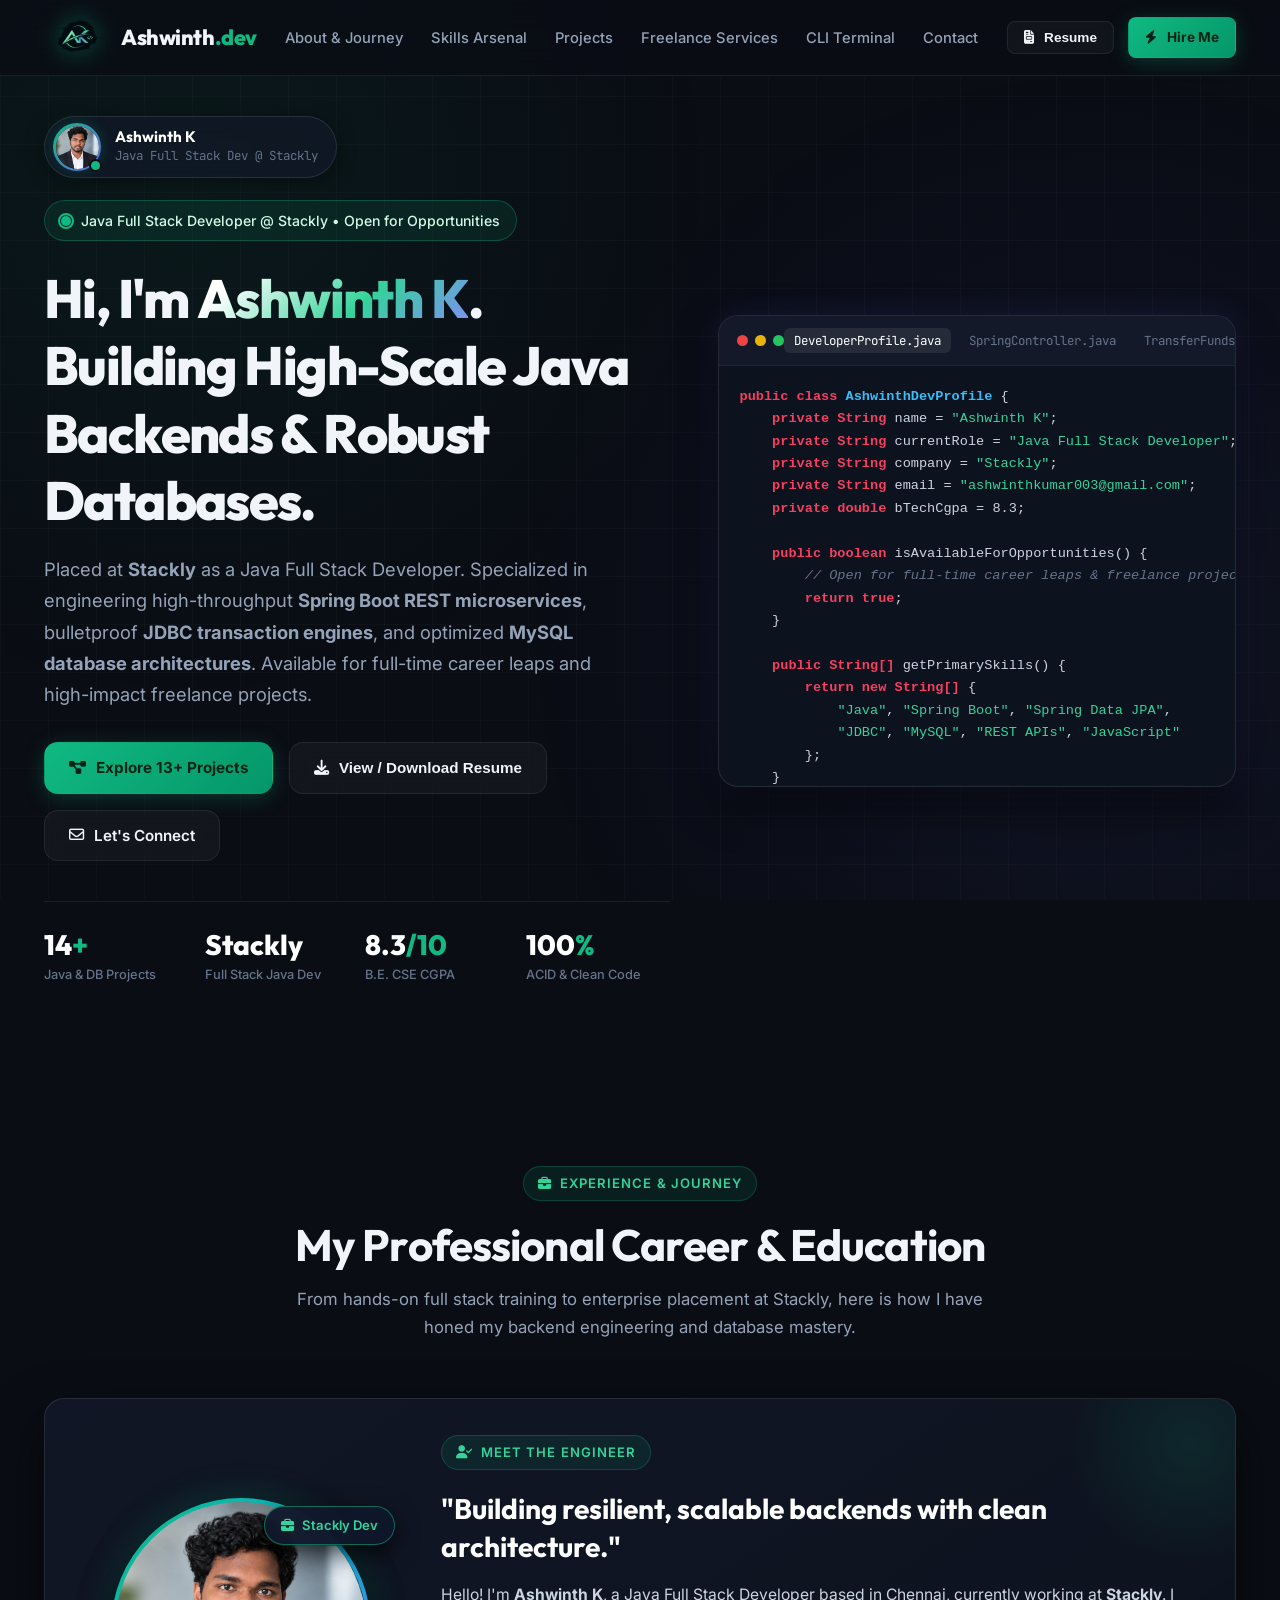
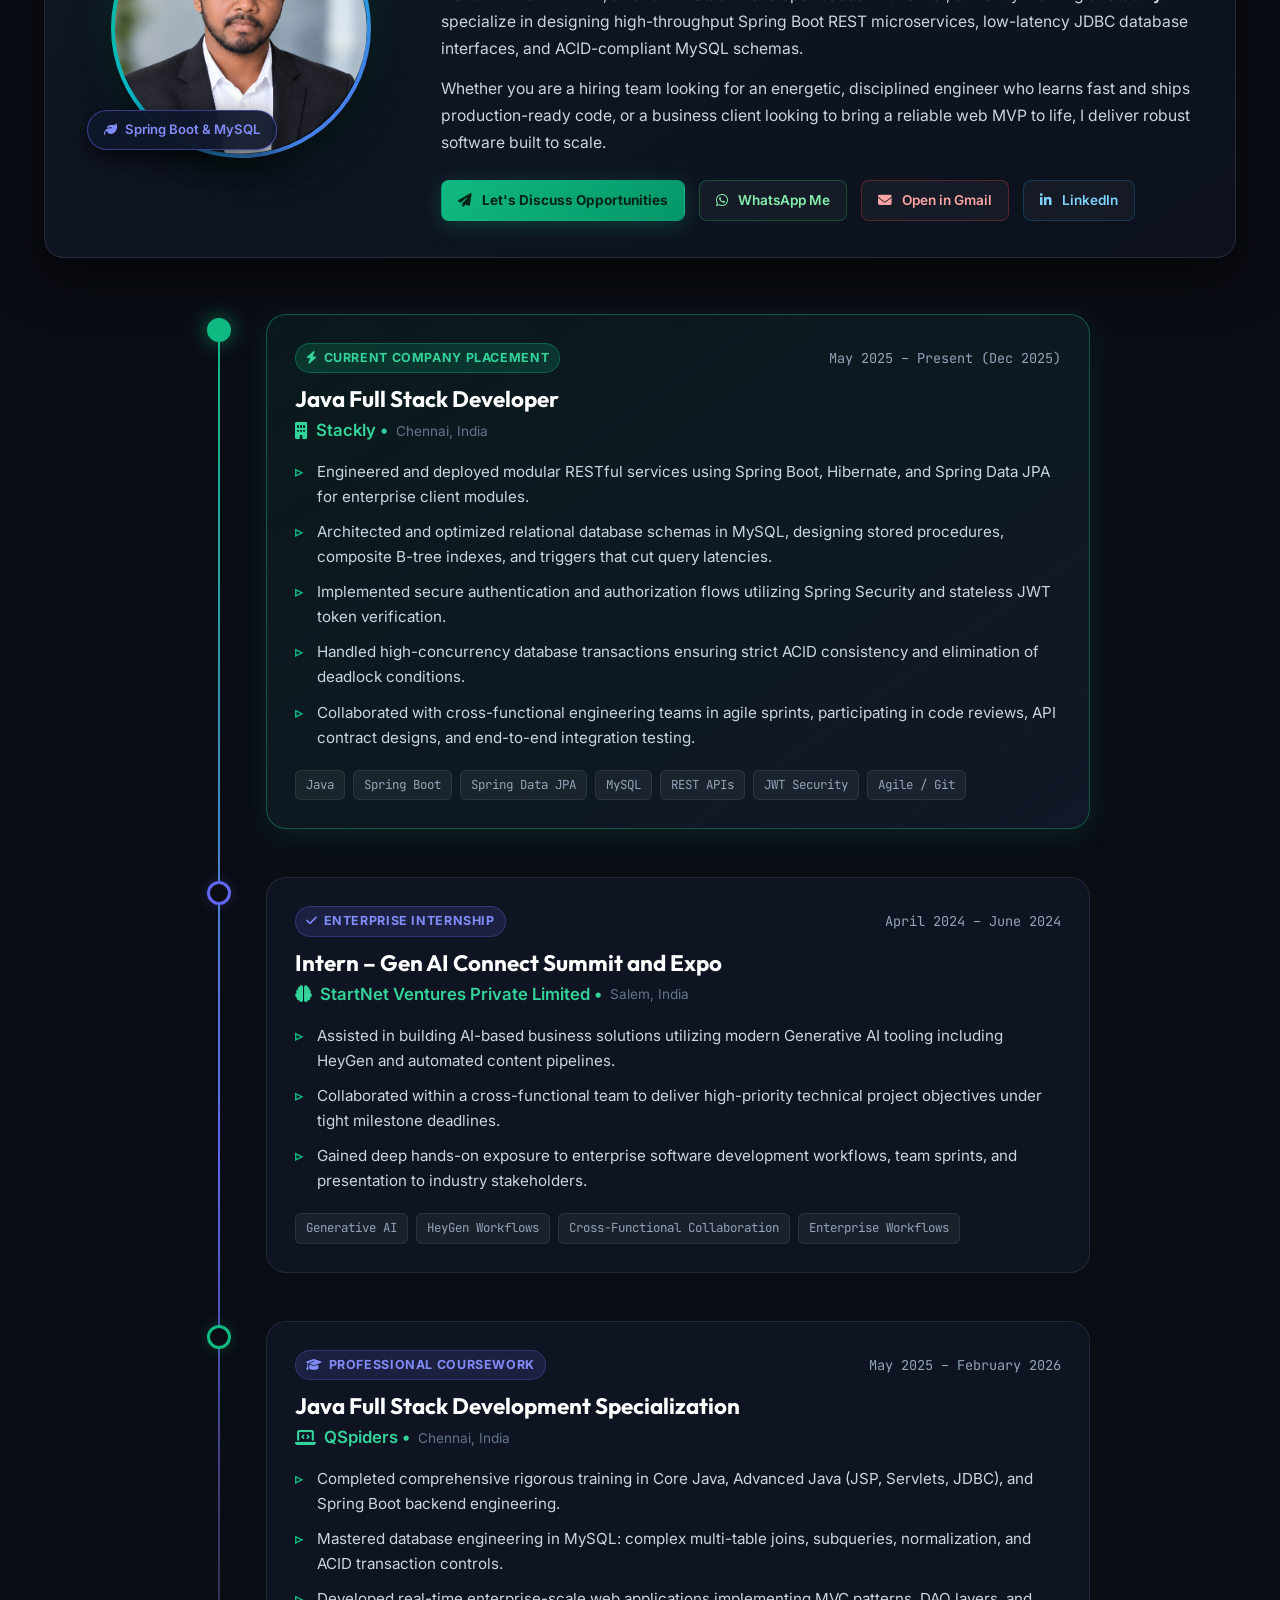
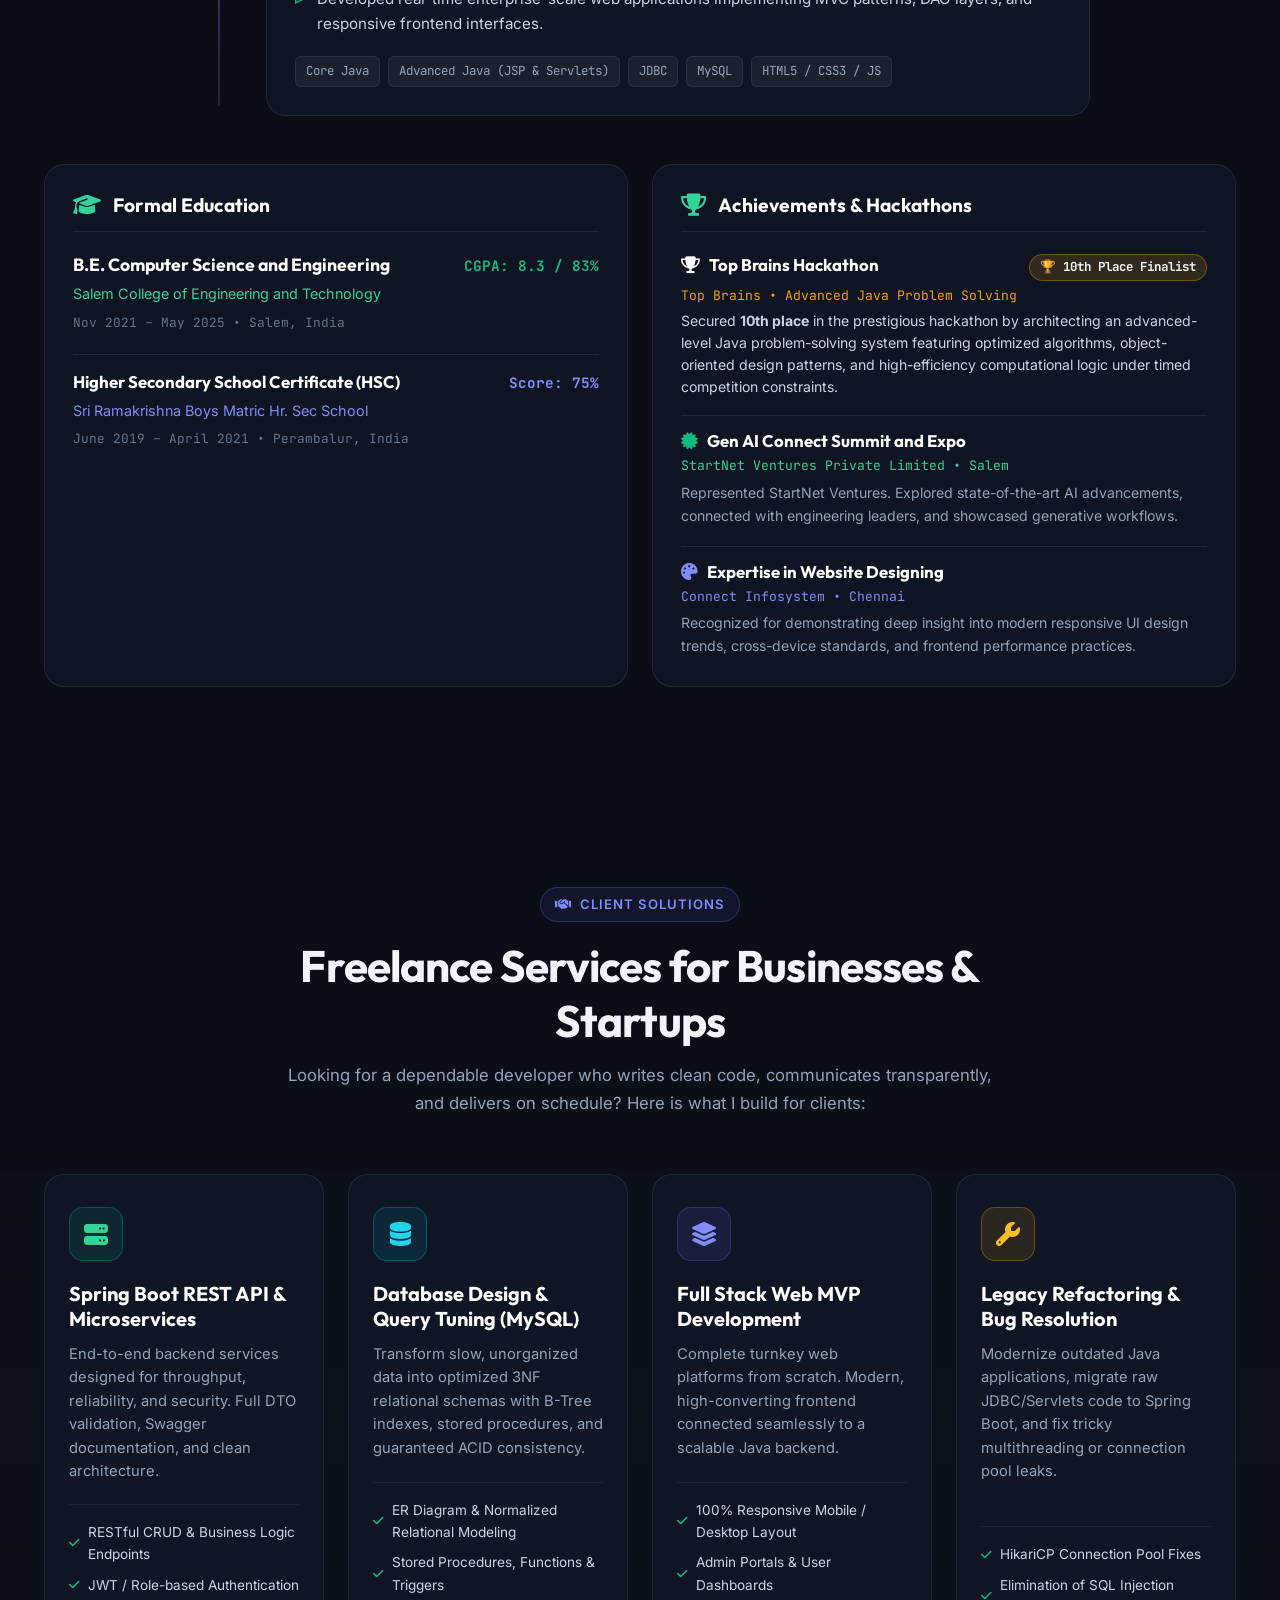
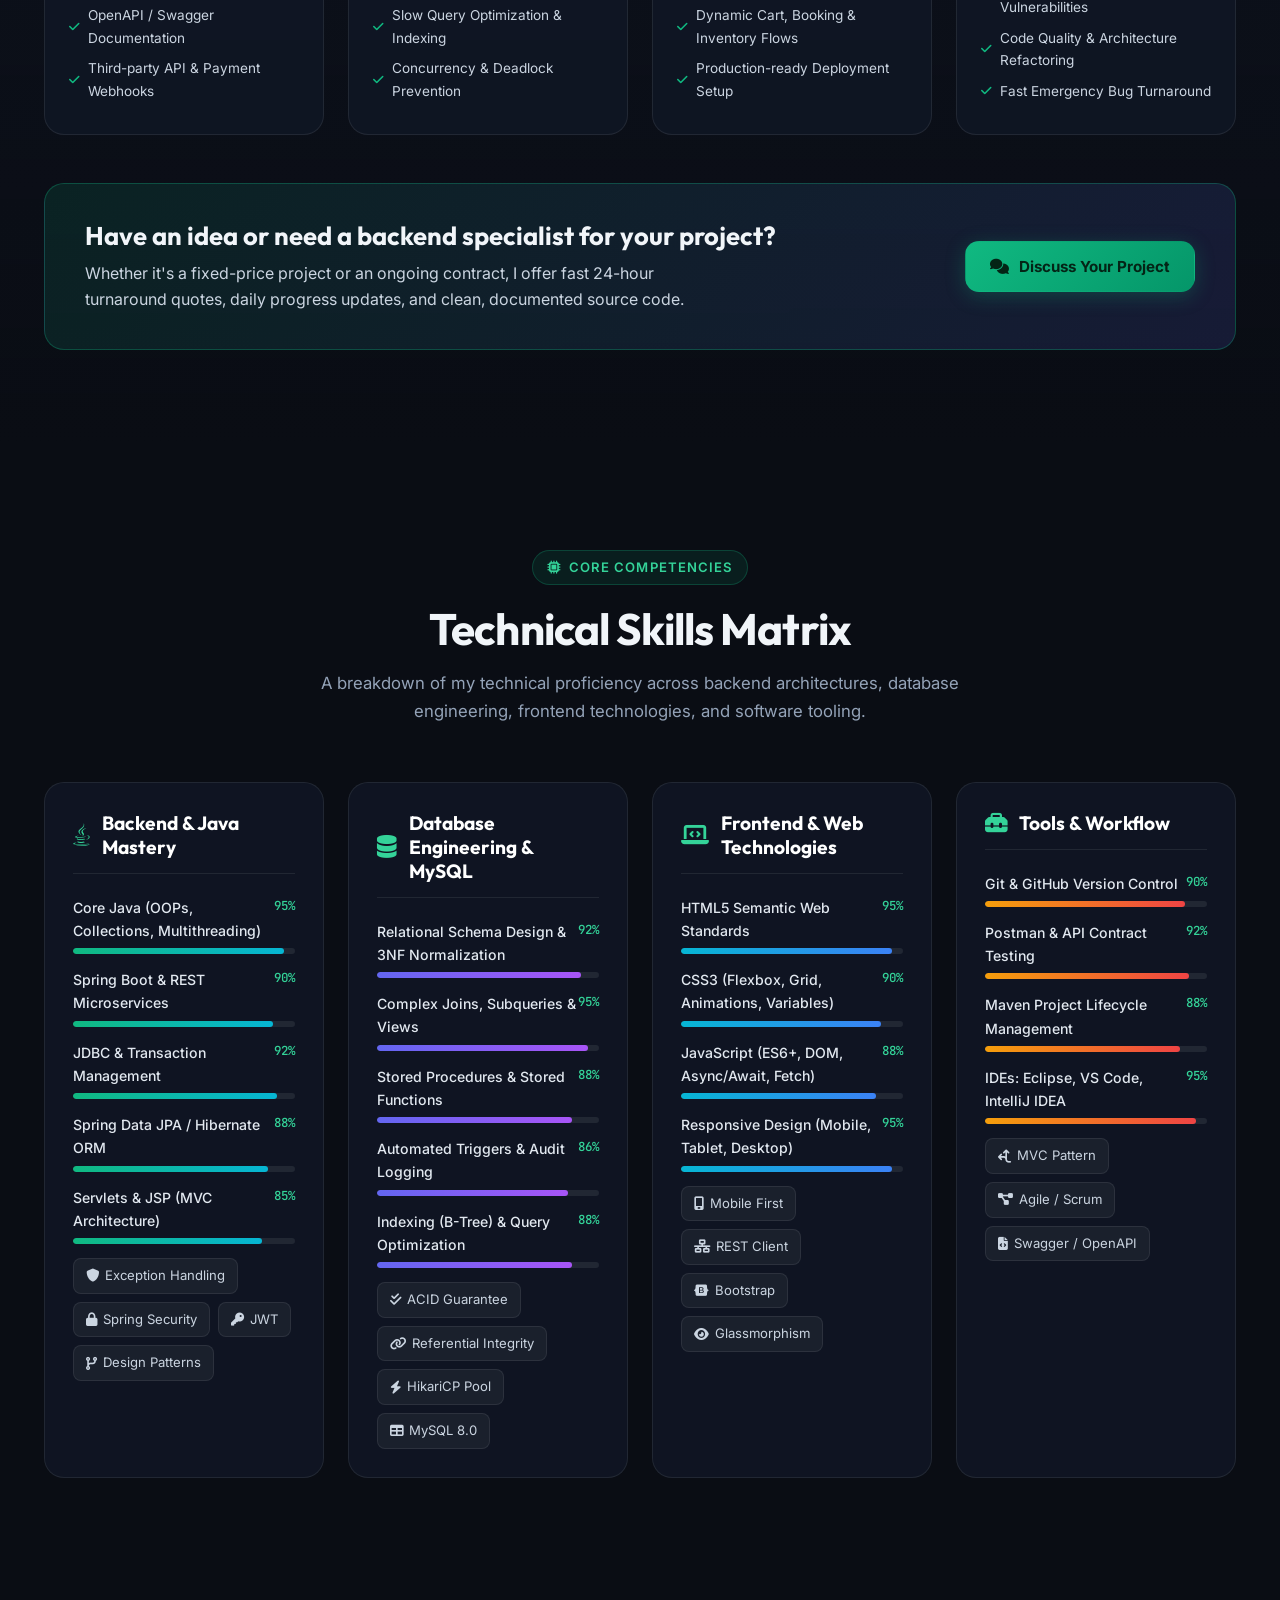
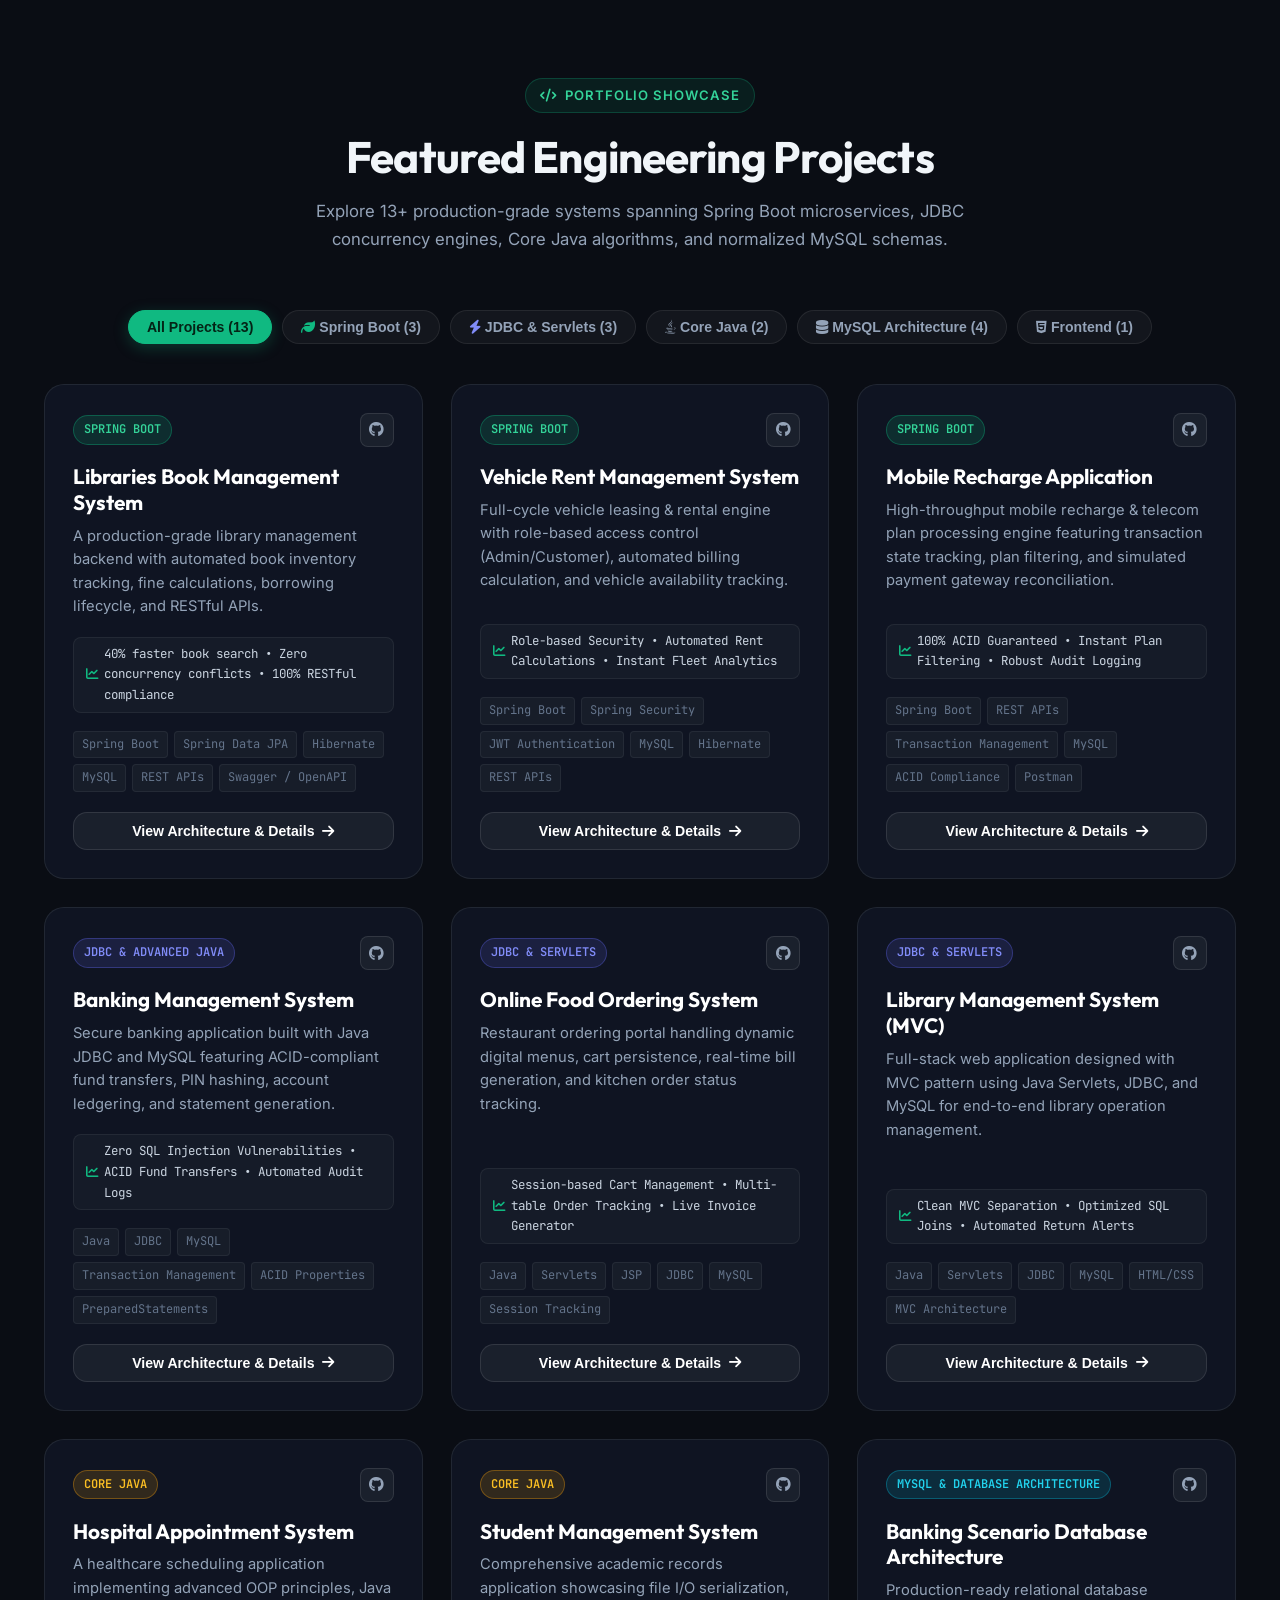
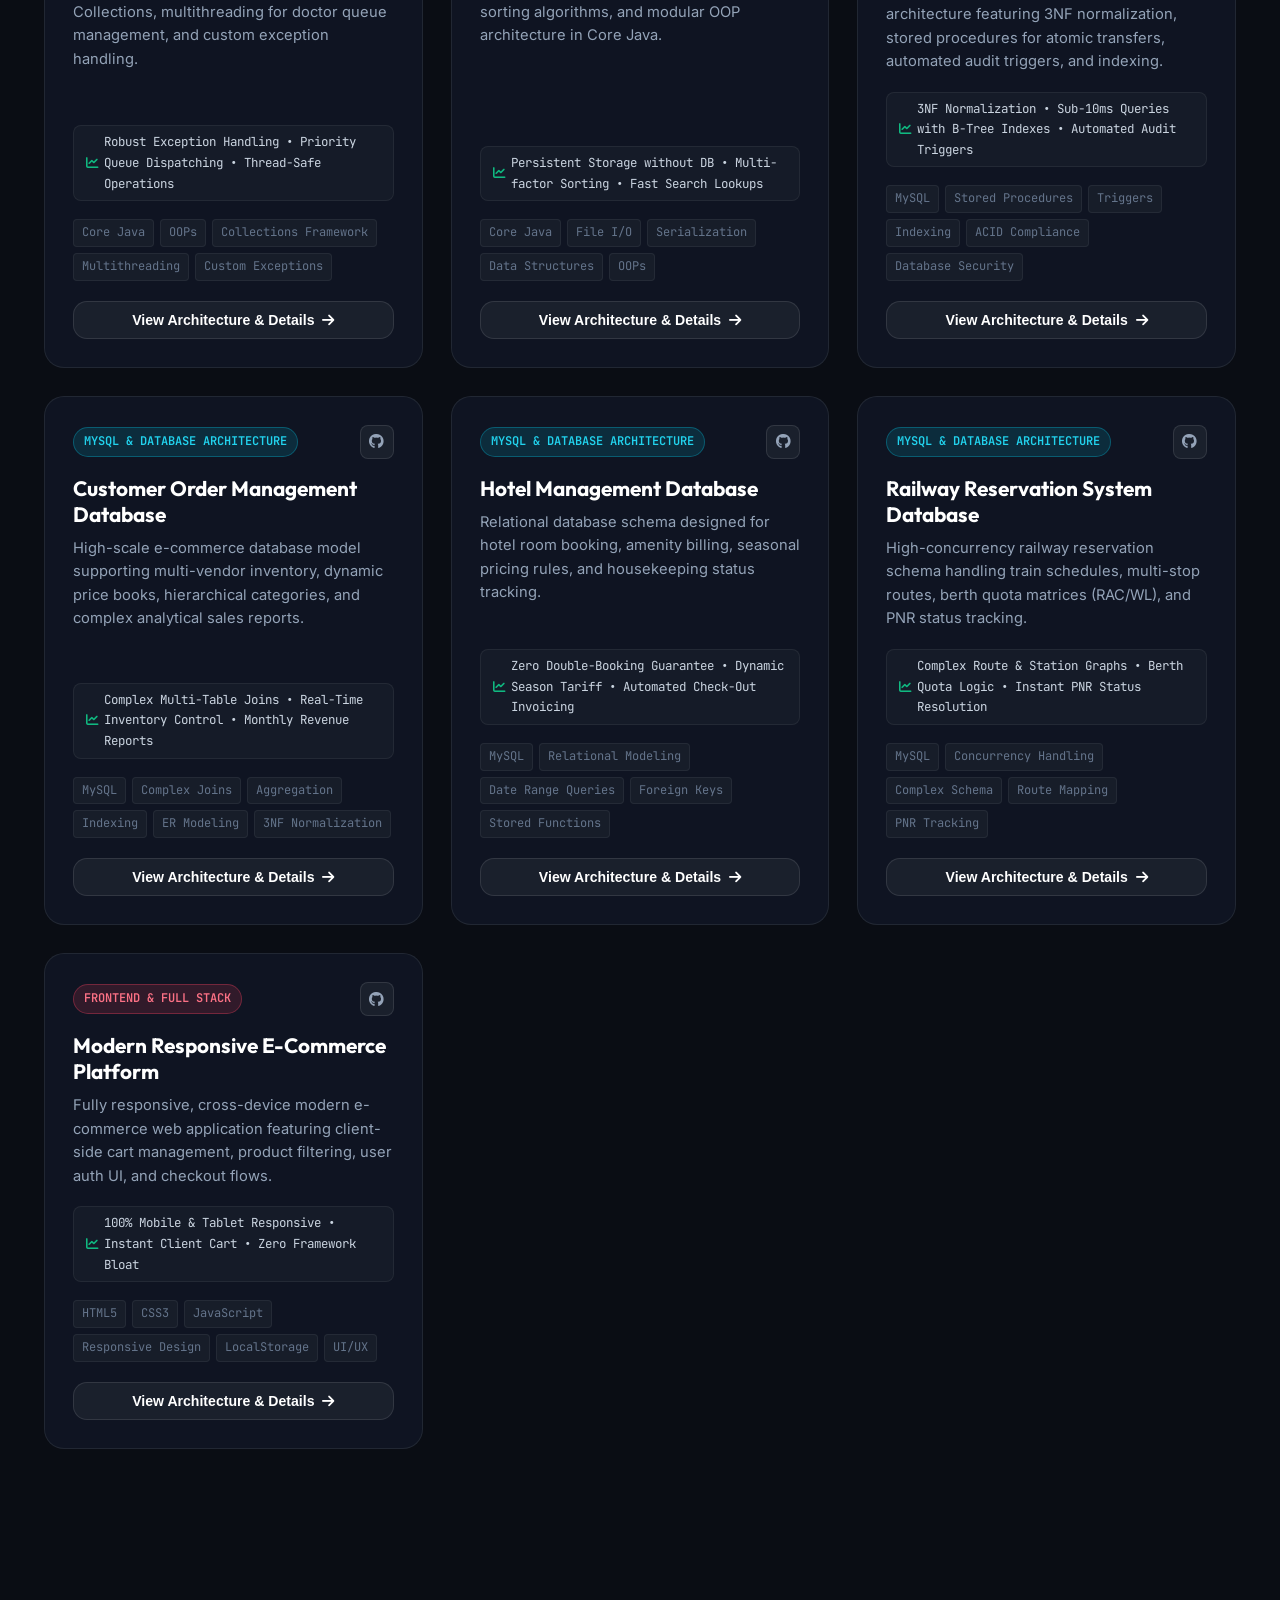
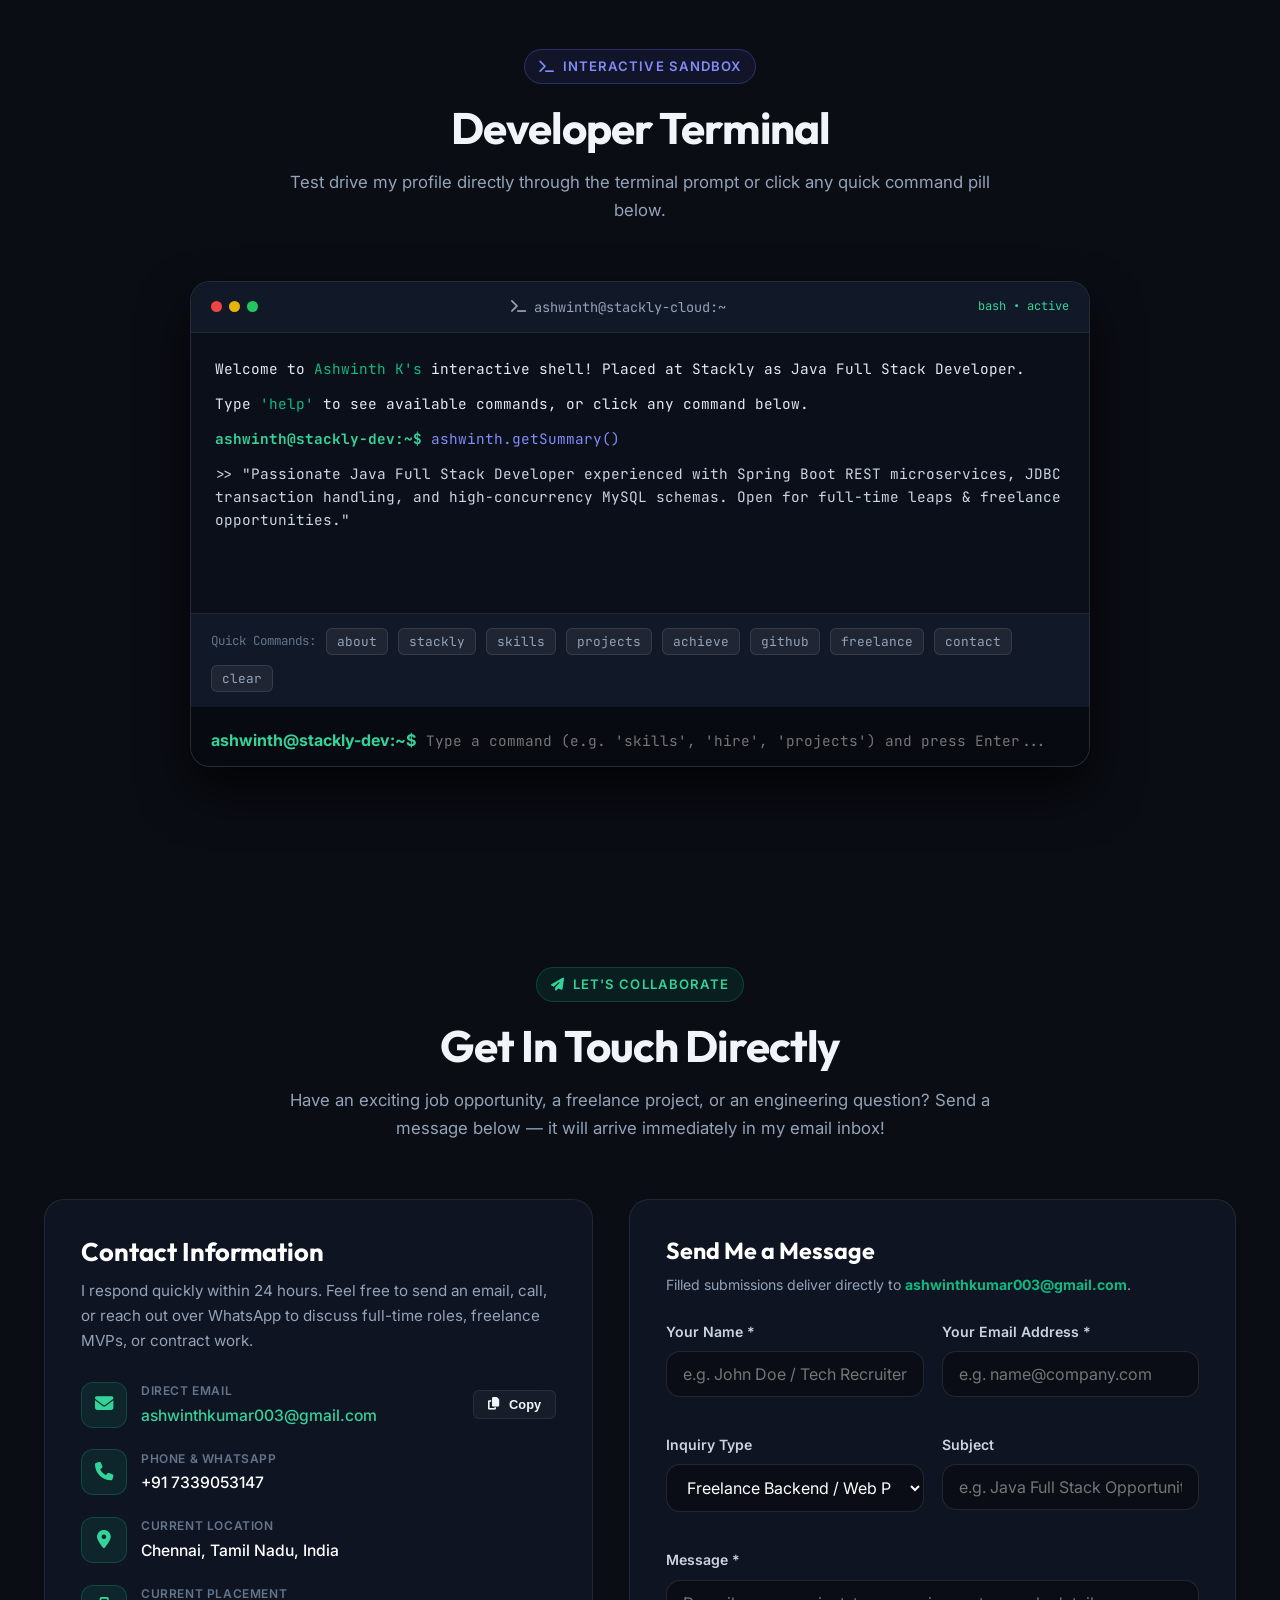
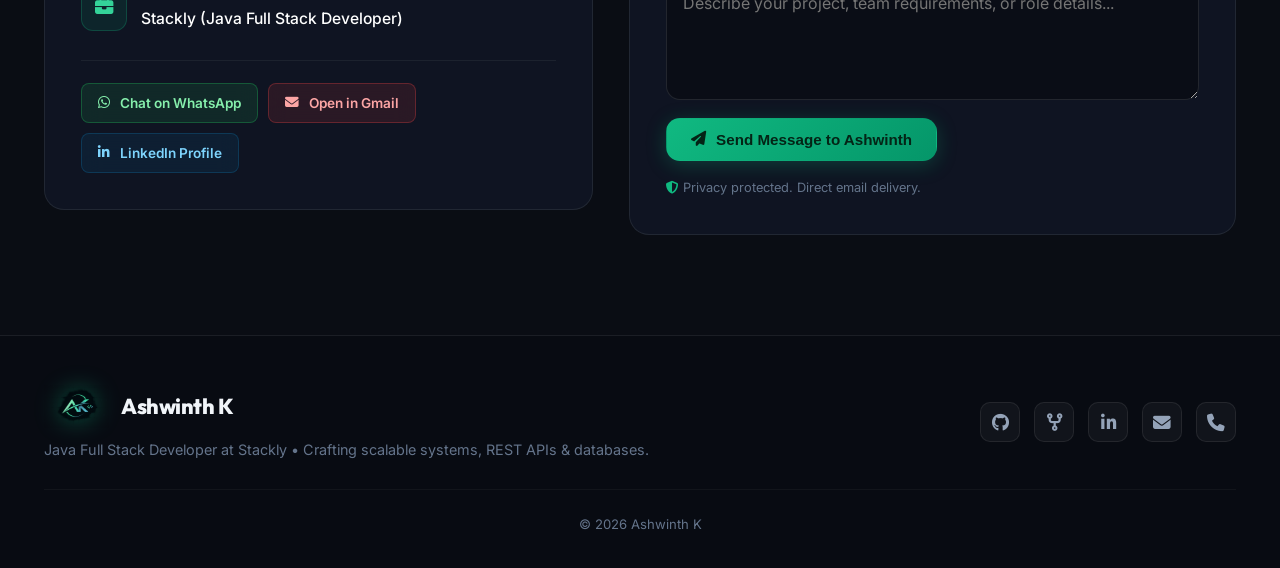
==== index.html @ b4a5644e "Deploy Ashwinth K Java Full Stack Developer Portfolio" ====
<!DOCTYPE html>
<html lang="en">
<head>
  <meta charset="UTF-8">
  <meta name="viewport" content="width=device-width, initial-scale=1.0">
  <title>Ashwinth K | Java Full Stack Developer & Database Specialist</title>
  
  <!-- SEO & Social Meta Tags -->
  <meta name="description" content="Portfolio of Ashwinth K - Java Full Stack Developer at Stackly. Specialized in Spring Boot, REST APIs, JDBC, MySQL Database Architecture, and High-Performance Web Applications.">
  <meta name="keywords" content="Ashwinth K, Java Developer, Spring Boot, Full Stack Developer, Stackly, JDBC, MySQL, Freelance Java Developer, Chennai Developer">
  <meta name="author" content="Ashwinth K">
  
  <!-- Favicon -->
  <link rel="icon" type="image/png" href="assets/images/logo.png">

  <!-- Google Fonts: Inter, Outfit & JetBrains Mono -->
  <link rel="preconnect" href="https://fonts.googleapis.com">
  <link rel="preconnect" href="https://fonts.gstatic.com" crossorigin>
  <link href="https://fonts.googleapis.com/css2?family=Inter:wght@300;400;500;600;700&family=JetBrains+Mono:wght@400;500;600;700&family=Outfit:wght@500;600;700;800;900&display=swap" rel="stylesheet">

  <!-- Font Awesome 6 Icons -->
  <link rel="stylesheet" href="https://cdnjs.cloudflare.com/ajax/libs/font-awesome/6.5.1/css/all.min.css">

  <!-- Custom CSS -->
  <link rel="stylesheet" href="css/style.css?v=2.3">
</head>
<body>

  <!-- Background Cyber Pattern -->
  <div class="bg-grid-pattern"></div>

  <!-- ===================================================================
       1. NAVIGATION BAR
       =================================================================== -->
  <header class="navbar" id="navbar">
    <div class="container navbar-container">
      <a href="#hero" class="brand-logo">
        <img src="assets/images/logo.png" alt="Ashwinth K Logo" class="brand-logo-img">
        <span>Ashwinth<span class="text-emerald">.dev</span></span>
      </a>

      <nav>
        <ul class="nav-links">
          <li><a href="#about" class="nav-link">About &amp; Journey</a></li>
          <li><a href="#skills" class="nav-link">Skills Arsenal</a></li>
          <li><a href="#projects" class="nav-link">Projects</a></li>
          <li><a href="#freelance" class="nav-link">Freelance Services</a></li>
          <li><a href="#terminal" class="nav-link">CLI Terminal</a></li>
          <li><a href="#contact" class="nav-link">Contact</a></li>
        </ul>
      </nav>

      <div class="nav-actions">
        <button class="btn btn-secondary btn-sm" onclick="openResumeModal()">
          <i class="fa-solid fa-file-invoice"></i> Resume
        </button>
        <a href="#contact" class="btn btn-primary btn-sm">
          <i class="fa-solid fa-bolt"></i> Hire Me
        </a>
        <button class="mobile-menu-btn" id="mobileMenuToggle" aria-label="Toggle Navigation">
          <i class="fa-solid fa-bars"></i>
        </button>
      </div>
    </div>
  </header>

  <!-- Mobile Navigation Drawer -->
  <div class="mobile-nav-overlay" id="mobileNavOverlay"></div>
  <aside class="mobile-nav-drawer" id="mobileNavDrawer">
    <div style="display: flex; justify-content: space-between; align-items: center; padding-bottom: 16px; border-bottom: 1px solid var(--border-subtle);">
      <div class="brand-logo">
        <img src="assets/images/logo.png" alt="Ashwinth K Logo" class="brand-logo-img">
        <span>Ashwinth</span>
      </div>
    </div>
    <ul class="mobile-nav-links">
      <li><a href="#about" class="mobile-nav-link nav-link"><i class="fa-solid fa-user-tie"></i> About &amp; Experience</a></li>
      <li><a href="#skills" class="mobile-nav-link nav-link"><i class="fa-solid fa-layer-group"></i> Technical Skills</a></li>
      <li><a href="#projects" class="mobile-nav-link nav-link"><i class="fa-solid fa-code"></i> Projects (13+)</a></li>
      <li><a href="#freelance" class="mobile-nav-link nav-link"><i class="fa-solid fa-briefcase"></i> Freelance Services</a></li>
      <li><a href="#terminal" class="mobile-nav-link nav-link"><i class="fa-solid fa-terminal"></i> CLI Terminal</a></li>
      <li><a href="#contact" class="mobile-nav-link nav-link"><i class="fa-solid fa-paper-plane"></i> Contact Me</a></li>
    </ul>
    <div style="display: flex; flex-direction: column; gap: 12px; margin-top: auto;">
      <button class="btn btn-secondary" onclick="openResumeModal()">
        <i class="fa-solid fa-file-lines"></i> View &amp; Print Resume
      </button>
      <a href="#contact" class="btn btn-primary">
        <i class="fa-solid fa-bolt"></i> Get In Touch
      </a>
    </div>
  </aside>

  <!-- ===================================================================
       2. HERO SECTION
       =================================================================== -->
  <section class="hero-section" id="hero">
    <div class="container">
      <div class="hero-grid">
        
        <!-- Left Hero Content -->
        <div class="hero-content">
          <!-- Profile Photo & Status Badge -->
          <div class="hero-profile-badge">
            <div class="avatar-ring">
              <div class="avatar-ring-inner">
                <img src="assets/images/Ashwinth_k.png" onerror="this.onerror=null; this.src='assets/images/profile-placeholder.svg';" alt="Ashwinth K - Java Full Stack Developer" class="hero-avatar-img">
              </div>
              <span class="avatar-online-dot"></span>
            </div>
            <div class="hero-profile-text">
              <span class="hero-profile-tag">Ashwinth K</span>
              <span class="hero-profile-sub">Java Full Stack Dev @ Stackly</span>
            </div>
          </div>

          <div class="hero-status-pill">
            <span class="pulse-dot"></span>
            <span>Java Full Stack Developer @ Stackly &bull; Open for Opportunities</span>
          </div>

          <h1 class="hero-title">
            Hi, I'm <span class="text-gradient">Ashwinth K</span>.<br>
            Building High-Scale Java Backends &amp; Robust Databases.
          </h1>

          <p class="hero-subtitle">
            Placed at <strong>Stackly</strong> as a Java Full Stack Developer. Specialized in engineering high-throughput <strong>Spring Boot REST microservices</strong>, bulletproof <strong>JDBC transaction engines</strong>, and optimized <strong>MySQL database architectures</strong>. Available for full-time career leaps and high-impact freelance projects.
          </p>

          <div class="hero-actions">
            <a href="#projects" class="btn btn-primary">
              <i class="fa-solid fa-diagram-project"></i> Explore 13+ Projects
            </a>
            <button class="btn btn-secondary" onclick="openResumeModal()">
              <i class="fa-solid fa-download"></i> View / Download Resume
            </button>
            <a href="#contact" class="btn btn-secondary">
              <i class="fa-regular fa-envelope"></i> Let's Connect
            </a>
          </div>

          <div class="hero-stats-row">
            <div class="stat-item">
              <div class="stat-number">14<span>+</span></div>
              <div class="stat-label">Java &amp; DB Projects</div>
            </div>
            <div class="stat-item">
              <div class="stat-number">Stackly</div>
              <div class="stat-label">Full Stack Java Dev</div>
            </div>
            <div class="stat-item">
              <div class="stat-number">8.3<span>/10</span></div>
              <div class="stat-label">B.E. CSE CGPA</div>
            </div>
            <div class="stat-item">
              <div class="stat-number">100<span>%</span></div>
              <div class="stat-label">ACID &amp; Clean Code</div>
            </div>
          </div>
        </div>

        <!-- Right Hero Interactive Code Window -->
        <div class="hero-code-card">
          <div class="code-header">
            <div class="window-dots">
              <span class="window-dot dot-red"></span>
              <span class="window-dot dot-yellow"></span>
              <span class="window-dot dot-green"></span>
            </div>
            <div class="code-tabs">
              <button class="code-tab-btn active" data-tab="profile">DeveloperProfile.java</button>
              <button class="code-tab-btn" data-tab="controller">SpringController.java</button>
              <button class="code-tab-btn" data-tab="sql">TransferFunds.sql</button>
            </div>
          </div>
          <div class="code-body">
            <pre><code id="heroCodeContent"><span class="syntax-keyword">public class</span> <span class="syntax-class">AshwinthDevProfile</span> {
    <span class="syntax-keyword">private String</span> name = <span class="syntax-string">"Ashwinth K"</span>;
    <span class="syntax-keyword">private String</span> currentRole = <span class="syntax-string">"Java Full Stack Developer"</span>;
    <span class="syntax-keyword">private String</span> company = <span class="syntax-string">"Stackly"</span>;
    <span class="syntax-keyword">private String</span> email = <span class="syntax-string">"ashwinthkumar003@gmail.com"</span>;
    <span class="syntax-keyword">private double</span> bTechCgpa = <span class="syntax-number">8.3</span>;

    <span class="syntax-keyword">public boolean</span> isAvailableForOpportunities() {
        <span class="syntax-comment">// Open for full-time career leaps &amp; freelance projects</span>
        <span class="syntax-keyword">return true</span>;
    }

    <span class="syntax-keyword">public String[]</span> getPrimarySkills() {
        <span class="syntax-keyword">return new String[]</span> {
            <span class="syntax-string">"Java"</span>, <span class="syntax-string">"Spring Boot"</span>, <span class="syntax-string">"Spring Data JPA"</span>,
            <span class="syntax-string">"JDBC"</span>, <span class="syntax-string">"MySQL"</span>, <span class="syntax-string">"REST APIs"</span>, <span class="syntax-string">"JavaScript"</span>
        };
    }
}</code></pre>
          </div>
        </div>

      </div>
    </div>
  </section>

  <!-- ===================================================================
       3. ABOUT & CAREER JOURNEY (STACKLY & EXPERIENCE)
       =================================================================== -->
  <section id="about">
    <div class="container">
      <div class="section-header">
        <span class="section-pill"><i class="fa-solid fa-briefcase"></i> Experience &amp; Journey</span>
        <h2 class="section-title">My Professional Career &amp; Education</h2>
        <p class="section-subtitle">
          From hands-on full stack training to enterprise placement at Stackly, here is how I have honed my backend engineering and database mastery.
        </p>
      </div>

      <!-- Developer Portrait Spotlight Card -->
      <div class="about-spotlight-card">
        <div class="about-photo-wrapper">
          <div class="photo-cyber-frame">
            <img src="assets/images/Ashwinth_k.png" onerror="this.onerror=null; this.src='assets/images/profile-placeholder.svg';" alt="Ashwinth K - Java Full Stack Developer" class="about-portrait-img">
          </div>
          <div class="about-photo-badges">
            <div class="floating-badge badge-stackly">
              <i class="fa-solid fa-briefcase"></i> Stackly Dev
            </div>
            <div class="floating-badge badge-spring">
              <i class="fa-solid fa-leaf"></i> Spring Boot &amp; MySQL
            </div>
          </div>
        </div>
        <div class="about-spotlight-bio">
          <span class="section-pill" style="margin-bottom: 8px;"><i class="fa-solid fa-user-check"></i> Meet The Engineer</span>
          <h3>"Building resilient, scalable backends with clean architecture."</h3>
          <p>
            Hello! I'm <strong>Ashwinth K</strong>, a Java Full Stack Developer based in Chennai, currently working at <strong>Stackly</strong>. I specialize in designing high-throughput Spring Boot REST microservices, low-latency JDBC database interfaces, and ACID-compliant MySQL schemas.
          </p>
          <p>
            Whether you are a hiring team looking for an energetic, disciplined engineer who learns fast and ships production-ready code, or a business client looking to bring a reliable web MVP to life, I deliver robust software built to scale.
          </p>
          <div class="about-spotlight-actions">
            <a href="#contact" class="btn btn-primary btn-sm">
              <i class="fa-solid fa-paper-plane"></i> Let's Discuss Opportunities
            </a>
            <a href="https://wa.me/917339053147?text=Hi%20Ashwinth,%20I%20saw%20your%20Java%20portfolio%20and%20would%20like%20to%20connect!" target="_blank" rel="noopener noreferrer" class="btn btn-secondary btn-sm" style="color: #86efac; border-color: rgba(34, 197, 94, 0.3);">
              <i class="fa-brands fa-whatsapp"></i> WhatsApp Me
            </a>
            <a href="https://mail.google.com/mail/?view=cm&fs=1&to=ashwinthkumar003@gmail.com" target="_blank" rel="noopener noreferrer" class="btn btn-secondary btn-sm" style="color: #fca5a5; border-color: rgba(239, 68, 68, 0.3);">
              <i class="fa-solid fa-envelope"></i> Open in Gmail
            </a>
            <a href="https://www.linkedin.com/in/ashwinth-k-91616529b" target="_blank" rel="noopener noreferrer" class="btn btn-secondary btn-sm" style="color: #7dd3fc; border-color: rgba(14, 118, 168, 0.35);">
              <i class="fa-brands fa-linkedin-in"></i> LinkedIn
            </a>
          </div>
        </div>
      </div>

      <div class="timeline">

        <!-- Experience 1: Stackly -->
        <div class="timeline-item company-stackly">
          <div class="timeline-marker"></div>
          <div class="timeline-card featured-placement">
            <div class="exp-badge-row">
              <span class="exp-status-tag active"><i class="fa-solid fa-bolt"></i> Current Company Placement</span>
              <span class="exp-date">May 2025 &ndash; Present (Dec 2025)</span>
            </div>
            <h3 class="exp-role">Java Full Stack Developer</h3>
            <div class="exp-company">
              <i class="fa-solid fa-building"></i> Stackly &bull; <span class="exp-location">Chennai, India</span>
            </div>
            <ul class="exp-bullets">
              <li>Engineered and deployed modular RESTful services using Spring Boot, Hibernate, and Spring Data JPA for enterprise client modules.</li>
              <li>Architected and optimized relational database schemas in MySQL, designing stored procedures, composite B-tree indexes, and triggers that cut query latencies.</li>
              <li>Implemented secure authentication and authorization flows utilizing Spring Security and stateless JWT token verification.</li>
              <li>Handled high-concurrency database transactions ensuring strict ACID consistency and elimination of deadlock conditions.</li>
              <li>Collaborated with cross-functional engineering teams in agile sprints, participating in code reviews, API contract designs, and end-to-end integration testing.</li>
            </ul>
            <div class="exp-tech-chips">
              <span class="tech-chip">Java</span>
              <span class="tech-chip">Spring Boot</span>
              <span class="tech-chip">Spring Data JPA</span>
              <span class="tech-chip">MySQL</span>
              <span class="tech-chip">REST APIs</span>
              <span class="tech-chip">JWT Security</span>
              <span class="tech-chip">Agile / Git</span>
            </div>
          </div>
        </div>

        <!-- Experience 2: StartNet Ventures -->
        <div class="timeline-item internship">
          <div class="timeline-marker"></div>
          <div class="timeline-card">
            <div class="exp-badge-row">
              <span class="exp-status-tag completed"><i class="fa-solid fa-check"></i> Enterprise Internship</span>
              <span class="exp-date">April 2024 &ndash; June 2024</span>
            </div>
            <h3 class="exp-role">Intern &ndash; Gen AI Connect Summit and Expo</h3>
            <div class="exp-company">
              <i class="fa-solid fa-brain"></i> StartNet Ventures Private Limited &bull; <span class="exp-location">Salem, India</span>
            </div>
            <ul class="exp-bullets">
              <li>Assisted in building AI-based business solutions utilizing modern Generative AI tooling including HeyGen and automated content pipelines.</li>
              <li>Collaborated within a cross-functional team to deliver high-priority technical project objectives under tight milestone deadlines.</li>
              <li>Gained deep hands-on exposure to enterprise software development workflows, team sprints, and presentation to industry stakeholders.</li>
            </ul>
            <div class="exp-tech-chips">
              <span class="tech-chip">Generative AI</span>
              <span class="tech-chip">HeyGen Workflows</span>
              <span class="tech-chip">Cross-Functional Collaboration</span>
              <span class="tech-chip">Enterprise Workflows</span>
            </div>
          </div>
        </div>

        <!-- Experience 3: QSpiders Full Stack Training -->
        <div class="timeline-item">
          <div class="timeline-marker"></div>
          <div class="timeline-card">
            <div class="exp-badge-row">
              <span class="exp-status-tag completed"><i class="fa-solid fa-graduation-cap"></i> Professional Coursework</span>
              <span class="exp-date">May 2025 &ndash; February 2026</span>
            </div>
            <h3 class="exp-role">Java Full Stack Development Specialization</h3>
            <div class="exp-company">
              <i class="fa-solid fa-laptop-code"></i> QSpiders &bull; <span class="exp-location">Chennai, India</span>
            </div>
            <ul class="exp-bullets">
              <li>Completed comprehensive rigorous training in Core Java, Advanced Java (JSP, Servlets, JDBC), and Spring Boot backend engineering.</li>
              <li>Mastered database engineering in MySQL: complex multi-table joins, subqueries, normalization, and ACID transaction controls.</li>
              <li>Developed real-time enterprise-scale web applications implementing MVC patterns, DAO layers, and responsive frontend interfaces.</li>
            </ul>
            <div class="exp-tech-chips">
              <span class="tech-chip">Core Java</span>
              <span class="tech-chip">Advanced Java (JSP &amp; Servlets)</span>
              <span class="tech-chip">JDBC</span>
              <span class="tech-chip">MySQL</span>
              <span class="tech-chip">HTML5 / CSS3 / JS</span>
            </div>
          </div>
        </div>

      </div>

      <!-- Education & Achievements Grid -->
      <div class="edu-achieve-grid">
        
        <!-- Education Card -->
        <div class="glass-card">
          <div class="skill-cat-header">
            <i class="fa-solid fa-graduation-cap"></i>
            <h3 class="skill-cat-title">Formal Education</h3>
          </div>
          <div style="display: flex; flex-direction: column; gap: 20px;">
            <div>
              <div style="display: flex; justify-content: space-between; align-items: baseline; margin-bottom: 4px;">
                <h4 style="font-size: 1.1rem; color: #ffffff;">B.E. Computer Science and Engineering</h4>
                <span class="text-emerald font-mono" style="font-size: 0.9rem; font-weight: 700;">CGPA: 8.3 / 83%</span>
              </div>
              <p style="color: var(--accent-emerald-light); font-size: 0.9rem; margin-bottom: 2px;">Salem College of Engineering and Technology</p>
              <span style="font-size: 0.8rem; color: var(--text-dim); font-family: var(--font-mono);">Nov 2021 &ndash; May 2025 &bull; Salem, India</span>
            </div>

            <div style="padding-top: 16px; border-top: 1px solid var(--border-subtle);">
              <div style="display: flex; justify-content: space-between; align-items: baseline; margin-bottom: 4px;">
                <h4 style="font-size: 1.05rem; color: #ffffff;">Higher Secondary School Certificate (HSC)</h4>
                <span class="text-indigo font-mono" style="font-size: 0.9rem; font-weight: 700;">Score: 75%</span>
              </div>
              <p style="color: var(--accent-indigo-light); font-size: 0.9rem; margin-bottom: 2px;">Sri Ramakrishna Boys Matric Hr. Sec School</p>
              <span style="font-size: 0.8rem; color: var(--text-dim); font-family: var(--font-mono);">June 2019 &ndash; April 2021 &bull; Perambalur, India</span>
            </div>
          </div>
        </div>

        <!-- Achievements & Recognitions Card -->
        <div class="glass-card">
          <div class="skill-cat-header">
            <i class="fa-solid fa-trophy text-amber"></i>
            <h3 class="skill-cat-title">Achievements &amp; Hackathons</h3>
          </div>
          <div style="display: flex; flex-direction: column; gap: 18px;">
            <div>
              <div style="display: flex; justify-content: space-between; align-items: baseline; margin-bottom: 4px; flex-wrap: wrap; gap: 6px;">
                <h4 style="font-size: 1.05rem; color: #ffffff;">
                  <i class="fa-solid fa-trophy text-amber" style="margin-right: 6px;"></i> Top Brains Hackathon
                </h4>
                <span class="text-amber font-mono" style="font-size: 0.78rem; font-weight: 700; background: rgba(245, 158, 11, 0.15); border: 1px solid rgba(245, 158, 11, 0.35); padding: 2px 10px; border-radius: var(--radius-full);">🏆 10th Place Finalist</span>
              </div>
              <p style="color: var(--accent-amber); font-size: 0.82rem; font-family: var(--font-mono); margin-bottom: 4px;">Top Brains &bull; Advanced Java Problem Solving</p>
              <p style="font-size: 0.88rem; color: #cbd5e1; line-height: 1.55;">
                Secured <strong>10th place</strong> in the prestigious hackathon by architecting an advanced-level Java problem-solving system featuring optimized algorithms, object-oriented design patterns, and high-efficiency computational logic under timed competition constraints.
              </p>
            </div>

            <div style="padding-top: 14px; border-top: 1px solid var(--border-subtle);">
              <h4 style="font-size: 1.05rem; color: #ffffff; margin-bottom: 4px;">
                <i class="fa-solid fa-certificate text-emerald" style="margin-right: 6px;"></i> Gen AI Connect Summit and Expo
              </h4>
              <p style="color: var(--accent-emerald-light); font-size: 0.82rem; font-family: var(--font-mono); margin-bottom: 4px;">StartNet Ventures Private Limited &bull; Salem</p>
              <p style="font-size: 0.88rem; color: var(--text-muted);">
                Represented StartNet Ventures. Explored state-of-the-art AI advancements, connected with engineering leaders, and showcased generative workflows.
              </p>
            </div>

            <div style="padding-top: 14px; border-top: 1px solid var(--border-subtle);">
              <h4 style="font-size: 1.05rem; color: #ffffff; margin-bottom: 4px;">
                <i class="fa-solid fa-palette text-indigo" style="margin-right: 6px;"></i> Expertise in Website Designing
              </h4>
              <p style="color: var(--accent-indigo-light); font-size: 0.82rem; font-family: var(--font-mono); margin-bottom: 4px;">Connect Infosystem &bull; Chennai</p>
              <p style="font-size: 0.88rem; color: var(--text-muted);">
                Recognized for demonstrating deep insight into modern responsive UI design trends, cross-device standards, and frontend performance practices.
              </p>
            </div>
          </div>
        </div>

      </div>

    </div>
  </section>

  <!-- ===================================================================
       4. FREELANCE SERVICES SECTION
       =================================================================== -->
  <section class="freelance-section" id="freelance">
    <div class="container">
      <div class="section-header">
        <span class="section-pill indigo"><i class="fa-solid fa-handshake"></i> Client Solutions</span>
        <h2 class="section-title">Freelance Services for Businesses &amp; Startups</h2>
        <p class="section-subtitle">
          Looking for a dependable developer who writes clean code, communicates transparently, and delivers on schedule? Here is what I build for clients:
        </p>
      </div>

      <div class="services-grid">

        <!-- Service 1 -->
        <div class="service-card">
          <div class="service-icon-box emerald">
            <i class="fa-solid fa-server"></i>
          </div>
          <h3 class="service-title">Spring Boot REST API &amp; Microservices</h3>
          <p class="service-desc">
            End-to-end backend services designed for throughput, reliability, and security. Full DTO validation, Swagger documentation, and clean architecture.
          </p>
          <ul class="service-deliverables">
            <li><i class="fa-solid fa-check"></i> RESTful CRUD &amp; Business Logic Endpoints</li>
            <li><i class="fa-solid fa-check"></i> JWT / Role-based Authentication</li>
            <li><i class="fa-solid fa-check"></i> OpenAPI / Swagger Documentation</li>
            <li><i class="fa-solid fa-check"></i> Third-party API &amp; Payment Webhooks</li>
          </ul>
        </div>

        <!-- Service 2 -->
        <div class="service-card">
          <div class="service-icon-box cyan">
            <i class="fa-solid fa-database"></i>
          </div>
          <h3 class="service-title">Database Design &amp; Query Tuning (MySQL)</h3>
          <p class="service-desc">
            Transform slow, unorganized data into optimized 3NF relational schemas with B-Tree indexes, stored procedures, and guaranteed ACID consistency.
          </p>
          <ul class="service-deliverables">
            <li><i class="fa-solid fa-check"></i> ER Diagram &amp; Normalized Relational Modeling</li>
            <li><i class="fa-solid fa-check"></i> Stored Procedures, Functions &amp; Triggers</li>
            <li><i class="fa-solid fa-check"></i> Slow Query Optimization &amp; Indexing</li>
            <li><i class="fa-solid fa-check"></i> Concurrency &amp; Deadlock Prevention</li>
          </ul>
        </div>

        <!-- Service 3 -->
        <div class="service-card">
          <div class="service-icon-box indigo">
            <i class="fa-solid fa-layer-group"></i>
          </div>
          <h3 class="service-title">Full Stack Web MVP Development</h3>
          <p class="service-desc">
            Complete turnkey web platforms from scratch. Modern, high-converting frontend connected seamlessly to a scalable Java backend.
          </p>
          <ul class="service-deliverables">
            <li><i class="fa-solid fa-check"></i> 100% Responsive Mobile / Desktop Layout</li>
            <li><i class="fa-solid fa-check"></i> Admin Portals &amp; User Dashboards</li>
            <li><i class="fa-solid fa-check"></i> Dynamic Cart, Booking &amp; Inventory Flows</li>
            <li><i class="fa-solid fa-check"></i> Production-ready Deployment Setup</li>
          </ul>
        </div>

        <!-- Service 4 -->
        <div class="service-card">
          <div class="service-icon-box amber">
            <i class="fa-solid fa-wrench"></i>
          </div>
          <h3 class="service-title">Legacy Refactoring &amp; Bug Resolution</h3>
          <p class="service-desc">
            Modernize outdated Java applications, migrate raw JDBC/Servlets code to Spring Boot, and fix tricky multithreading or connection pool leaks.
          </p>
          <ul class="service-deliverables">
            <li><i class="fa-solid fa-check"></i> HikariCP Connection Pool Fixes</li>
            <li><i class="fa-solid fa-check"></i> Elimination of SQL Injection Vulnerabilities</li>
            <li><i class="fa-solid fa-check"></i> Code Quality &amp; Architecture Refactoring</li>
            <li><i class="fa-solid fa-check"></i> Fast Emergency Bug Turnaround</li>
          </ul>
        </div>

      </div>

      <!-- Freelance Call to Action Banner -->
      <div class="freelance-cta-banner">
        <div class="banner-content">
          <h3>Have an idea or need a backend specialist for your project?</h3>
          <p>
            Whether it's a fixed-price project or an ongoing contract, I offer fast 24-hour turnaround quotes, daily progress updates, and clean, documented source code.
          </p>
        </div>
        <a href="#contact" class="btn btn-primary" style="flex-shrink: 0;">
          <i class="fa-solid fa-comments"></i> Discuss Your Project
        </a>
      </div>

    </div>
  </section>

  <!-- ===================================================================
       5. TECHNICAL SKILLS ARSENAL
       =================================================================== -->
  <section id="skills">
    <div class="container">
      <div class="section-header">
        <span class="section-pill"><i class="fa-solid fa-microchip"></i> Core Competencies</span>
        <h2 class="section-title">Technical Skills Matrix</h2>
        <p class="section-subtitle">
          A breakdown of my technical proficiency across backend architectures, database engineering, frontend technologies, and software tooling.
        </p>
      </div>

      <div class="skills-grid">

        <!-- Category 1: Backend & Java -->
        <div class="skill-category-card">
          <div class="skill-cat-header">
            <i class="fa-brands fa-java text-emerald"></i>
            <h3 class="skill-cat-title">Backend &amp; Java Mastery</h3>
          </div>
          <div class="skill-items-list">
            <div class="skill-item">
              <div class="skill-label-row">
                <span>Core Java (OOPs, Collections, Multithreading)</span>
                <span class="skill-level-text">95%</span>
              </div>
              <div class="skill-progress-track">
                <div class="skill-progress-fill" style="width: 95%;"></div>
              </div>
            </div>
            <div class="skill-item">
              <div class="skill-label-row">
                <span>Spring Boot &amp; REST Microservices</span>
                <span class="skill-level-text">90%</span>
              </div>
              <div class="skill-progress-track">
                <div class="skill-progress-fill" style="width: 90%;"></div>
              </div>
            </div>
            <div class="skill-item">
              <div class="skill-label-row">
                <span>JDBC &amp; Transaction Management</span>
                <span class="skill-level-text">92%</span>
              </div>
              <div class="skill-progress-track">
                <div class="skill-progress-fill" style="width: 92%;"></div>
              </div>
            </div>
            <div class="skill-item">
              <div class="skill-label-row">
                <span>Spring Data JPA / Hibernate ORM</span>
                <span class="skill-level-text">88%</span>
              </div>
              <div class="skill-progress-track">
                <div class="skill-progress-fill" style="width: 88%;"></div>
              </div>
            </div>
            <div class="skill-item">
              <div class="skill-label-row">
                <span>Servlets &amp; JSP (MVC Architecture)</span>
                <span class="skill-level-text">85%</span>
              </div>
              <div class="skill-progress-track">
                <div class="skill-progress-fill" style="width: 85%;"></div>
              </div>
            </div>
          </div>
          <div class="skill-badge-cloud">
            <span class="skill-pill"><i class="fa-solid fa-shield"></i> Exception Handling</span>
            <span class="skill-pill"><i class="fa-solid fa-lock"></i> Spring Security</span>
            <span class="skill-pill"><i class="fa-solid fa-key"></i> JWT</span>
            <span class="skill-pill"><i class="fa-solid fa-code-branch"></i> Design Patterns</span>
          </div>
        </div>

        <!-- Category 2: Database Engineering & MySQL -->
        <div class="skill-category-card">
          <div class="skill-cat-header">
            <i class="fa-solid fa-database text-indigo"></i>
            <h3 class="skill-cat-title">Database Engineering &amp; MySQL</h3>
          </div>
          <div class="skill-items-list">
            <div class="skill-item">
              <div class="skill-label-row">
                <span>Relational Schema Design &amp; 3NF Normalization</span>
                <span class="skill-level-text">92%</span>
              </div>
              <div class="skill-progress-track">
                <div class="skill-progress-fill indigo" style="width: 92%;"></div>
              </div>
            </div>
            <div class="skill-item">
              <div class="skill-label-row">
                <span>Complex Joins, Subqueries &amp; Views</span>
                <span class="skill-level-text">95%</span>
              </div>
              <div class="skill-progress-track">
                <div class="skill-progress-fill indigo" style="width: 95%;"></div>
              </div>
            </div>
            <div class="skill-item">
              <div class="skill-label-row">
                <span>Stored Procedures &amp; Stored Functions</span>
                <span class="skill-level-text">88%</span>
              </div>
              <div class="skill-progress-track">
                <div class="skill-progress-fill indigo" style="width: 88%;"></div>
              </div>
            </div>
            <div class="skill-item">
              <div class="skill-label-row">
                <span>Automated Triggers &amp; Audit Logging</span>
                <span class="skill-level-text">86%</span>
              </div>
              <div class="skill-progress-track">
                <div class="skill-progress-fill indigo" style="width: 86%;"></div>
              </div>
            </div>
            <div class="skill-item">
              <div class="skill-label-row">
                <span>Indexing (B-Tree) &amp; Query Optimization</span>
                <span class="skill-level-text">88%</span>
              </div>
              <div class="skill-progress-track">
                <div class="skill-progress-fill indigo" style="width: 88%;"></div>
              </div>
            </div>
          </div>
          <div class="skill-badge-cloud">
            <span class="skill-pill"><i class="fa-solid fa-check-double"></i> ACID Guarantee</span>
            <span class="skill-pill"><i class="fa-solid fa-link"></i> Referential Integrity</span>
            <span class="skill-pill"><i class="fa-solid fa-bolt"></i> HikariCP Pool</span>
            <span class="skill-pill"><i class="fa-solid fa-table"></i> MySQL 8.0</span>
          </div>
        </div>

        <!-- Category 3: Web & Frontend -->
        <div class="skill-category-card">
          <div class="skill-cat-header">
            <i class="fa-solid fa-laptop-code text-cyan"></i>
            <h3 class="skill-cat-title">Frontend &amp; Web Technologies</h3>
          </div>
          <div class="skill-items-list">
            <div class="skill-item">
              <div class="skill-label-row">
                <span>HTML5 Semantic Web Standards</span>
                <span class="skill-level-text">95%</span>
              </div>
              <div class="skill-progress-track">
                <div class="skill-progress-fill" style="width: 95%; background: linear-gradient(90deg, #06b6d4, #3b82f6);"></div>
              </div>
            </div>
            <div class="skill-item">
              <div class="skill-label-row">
                <span>CSS3 (Flexbox, Grid, Animations, Variables)</span>
                <span class="skill-level-text">90%</span>
              </div>
              <div class="skill-progress-track">
                <div class="skill-progress-fill" style="width: 90%; background: linear-gradient(90deg, #06b6d4, #3b82f6);"></div>
              </div>
            </div>
            <div class="skill-item">
              <div class="skill-label-row">
                <span>JavaScript (ES6+, DOM, Async/Await, Fetch)</span>
                <span class="skill-level-text">88%</span>
              </div>
              <div class="skill-progress-track">
                <div class="skill-progress-fill" style="width: 88%; background: linear-gradient(90deg, #06b6d4, #3b82f6);"></div>
              </div>
            </div>
            <div class="skill-item">
              <div class="skill-label-row">
                <span>Responsive Design (Mobile, Tablet, Desktop)</span>
                <span class="skill-level-text">95%</span>
              </div>
              <div class="skill-progress-track">
                <div class="skill-progress-fill" style="width: 95%; background: linear-gradient(90deg, #06b6d4, #3b82f6);"></div>
              </div>
            </div>
          </div>
          <div class="skill-badge-cloud">
            <span class="skill-pill"><i class="fa-solid fa-mobile-screen"></i> Mobile First</span>
            <span class="skill-pill"><i class="fa-solid fa-network-wired"></i> REST Client</span>
            <span class="skill-pill"><i class="fa-brands fa-bootstrap"></i> Bootstrap</span>
            <span class="skill-pill"><i class="fa-solid fa-eye"></i> Glassmorphism</span>
          </div>
        </div>

        <!-- Category 4: Tools & Engineering Practices -->
        <div class="skill-category-card">
          <div class="skill-cat-header">
            <i class="fa-solid fa-toolbox text-amber"></i>
            <h3 class="skill-cat-title">Tools &amp; Workflow</h3>
          </div>
          <div class="skill-items-list">
            <div class="skill-item">
              <div class="skill-label-row">
                <span>Git &amp; GitHub Version Control</span>
                <span class="skill-level-text">90%</span>
              </div>
              <div class="skill-progress-track">
                <div class="skill-progress-fill" style="width: 90%; background: linear-gradient(90deg, #f59e0b, #ef4444);"></div>
              </div>
            </div>
            <div class="skill-item">
              <div class="skill-label-row">
                <span>Postman &amp; API Contract Testing</span>
                <span class="skill-level-text">92%</span>
              </div>
              <div class="skill-progress-track">
                <div class="skill-progress-fill" style="width: 92%; background: linear-gradient(90deg, #f59e0b, #ef4444);"></div>
              </div>
            </div>
            <div class="skill-item">
              <div class="skill-label-row">
                <span>Maven Project Lifecycle Management</span>
                <span class="skill-level-text">88%</span>
              </div>
              <div class="skill-progress-track">
                <div class="skill-progress-fill" style="width: 88%; background: linear-gradient(90deg, #f59e0b, #ef4444);"></div>
              </div>
            </div>
            <div class="skill-item">
              <div class="skill-label-row">
                <span>IDEs: Eclipse, VS Code, IntelliJ IDEA</span>
                <span class="skill-level-text">95%</span>
              </div>
              <div class="skill-progress-track">
                <div class="skill-progress-fill" style="width: 95%; background: linear-gradient(90deg, #f59e0b, #ef4444);"></div>
              </div>
            </div>
          </div>
          <div class="skill-badge-cloud">
            <span class="skill-pill"><i class="fa-solid fa-arrows-split-up-and-left"></i> MVC Pattern</span>
            <span class="skill-pill"><i class="fa-solid fa-diagram-project"></i> Agile / Scrum</span>
            <span class="skill-pill"><i class="fa-solid fa-file-code"></i> Swagger / OpenAPI</span>
          </div>
        </div>

      </div>

    </div>
  </section>

  <!-- ===================================================================
       6. PROJECTS SHOWCASE SECTION
       =================================================================== -->
  <section id="projects">
    <div class="container">
      <div class="section-header">
        <span class="section-pill"><i class="fa-solid fa-code"></i> Portfolio Showcase</span>
        <h2 class="section-title">Featured Engineering Projects</h2>
        <p class="section-subtitle">
          Explore 13+ production-grade systems spanning Spring Boot microservices, JDBC concurrency engines, Core Java algorithms, and normalized MySQL schemas.
        </p>
      </div>

      <!-- Category Filter Tabs -->
      <div class="projects-filter-bar">
        <button class="filter-btn active" data-filter="all">All Projects (13)</button>
        <button class="filter-btn" data-filter="springboot"><i class="fa-solid fa-leaf text-emerald"></i> Spring Boot (3)</button>
        <button class="filter-btn" data-filter="jdbc"><i class="fa-solid fa-bolt text-indigo"></i> JDBC &amp; Servlets (3)</button>
        <button class="filter-btn" data-filter="corejava"><i class="fa-brands fa-java text-amber"></i> Core Java (2)</button>
        <button class="filter-btn" data-filter="mysql"><i class="fa-solid fa-database text-cyan"></i> MySQL Architecture (4)</button>
        <button class="filter-btn" data-filter="frontend"><i class="fa-brands fa-html5 text-rose"></i> Frontend (1)</button>
      </div>

      <!-- Dynamic Projects Grid (Hydrated by js/main.js & projects-data.js) -->
      <div class="projects-grid" id="projectsContainer">
        <!-- Rendered via JavaScript -->
      </div>

    </div>
  </section>

  <!-- ===================================================================
       7. INTERACTIVE DEVELOPER TERMINAL
       =================================================================== -->
  <section id="terminal">
    <div class="container">
      <div class="section-header">
        <span class="section-pill indigo"><i class="fa-solid fa-terminal"></i> Interactive Sandbox</span>
        <h2 class="section-title">Developer Terminal</h2>
        <p class="section-subtitle">
          Test drive my profile directly through the terminal prompt or click any quick command pill below.
        </p>
      </div>

      <div class="terminal-container">
        <div class="terminal-header">
          <div class="window-dots">
            <span class="window-dot dot-red"></span>
            <span class="window-dot dot-yellow"></span>
            <span class="window-dot dot-green"></span>
          </div>
          <div class="terminal-title">
            <i class="fa-solid fa-terminal"></i> ashwinth@stackly-cloud:~
          </div>
          <span style="font-size: 0.75rem; color: var(--accent-emerald-light); font-family: var(--font-mono);">bash &bull; active</span>
        </div>

        <div class="terminal-body" id="terminalBody">
          <div class="terminal-line">
            Welcome to <span class="text-emerald">Ashwinth K's</span> interactive shell! Placed at Stackly as Java Full Stack Developer.
          </div>
          <div class="terminal-line">
            Type <span class="text-emerald">'help'</span> to see available commands, or click any command below.
          </div>
          <div class="terminal-line">
            <span class="terminal-prompt">ashwinth@stackly-dev:~$</span> <span class="text-indigo">ashwinth.getSummary()</span>
          </div>
          <div class="terminal-line" style="color: #cbd5e1;">
            &gt;&gt; "Passionate Java Full Stack Developer experienced with Spring Boot REST microservices, JDBC transaction handling, and high-concurrency MySQL schemas. Open for full-time leaps &amp; freelance opportunities."
          </div>
        </div>

        <div class="terminal-quick-cmds">
          <span class="terminal-quick-label">Quick Commands:</span>
          <button class="terminal-cmd-pill" data-cmd="about">about</button>
          <button class="terminal-cmd-pill" data-cmd="stackly">stackly</button>
          <button class="terminal-cmd-pill" data-cmd="skills">skills</button>
          <button class="terminal-cmd-pill" data-cmd="projects">projects</button>
          <button class="terminal-cmd-pill" data-cmd="achieve">achieve</button>
          <button class="terminal-cmd-pill" data-cmd="github">github</button>
          <button class="terminal-cmd-pill" data-cmd="freelance">freelance</button>
          <button class="terminal-cmd-pill" data-cmd="contact">contact</button>
          <button class="terminal-cmd-pill" data-cmd="clear">clear</button>
        </div>

        <div style="padding: 12px 20px; background: #070a10; border-top: 1px solid rgba(255,255,255,0.06);">
          <div class="terminal-input-row">
            <span class="terminal-prompt">ashwinth@stackly-dev:~$</span>
            <input type="text" class="terminal-input" id="terminalInput" placeholder="Type a command (e.g. 'skills', 'hire', 'projects') and press Enter..." autocomplete="off">
          </div>
        </div>
      </div>

    </div>
  </section>

  <!-- ===================================================================
       8. CONTACT SECTION (Direct to ashwinthkumar003@gmail.com)
       =================================================================== -->
  <section id="contact">
    <div class="container">
      <div class="section-header">
        <span class="section-pill"><i class="fa-solid fa-paper-plane"></i> Let's Collaborate</span>
        <h2 class="section-title">Get In Touch Directly</h2>
        <p class="section-subtitle">
          Have an exciting job opportunity, a freelance project, or an engineering question? Send a message below &mdash; it will arrive immediately in my email inbox!
        </p>
      </div>

      <div class="contact-grid">

        <!-- Left Contact Info Card -->
        <div class="contact-info-card">
          <h3 class="contact-info-title">Contact Information</h3>
          <p class="contact-info-desc">
            I respond quickly within 24 hours. Feel free to send an email, call, or reach out over WhatsApp to discuss full-time roles, freelance MVPs, or contract work.
          </p>

          <div class="contact-details-list">
            
            <!-- Email -->
            <div class="contact-detail-item contact-email-item">
              <div class="contact-icon-bubble">
                <i class="fa-solid fa-envelope"></i>
              </div>
              <div class="contact-detail-content">
                <div class="contact-detail-label">Direct Email</div>
                <div class="contact-detail-value">
                  <a href="https://mail.google.com/mail/?view=cm&fs=1&to=ashwinthkumar003@gmail.com" target="_blank" rel="noopener noreferrer" class="contact-email-link">ashwinthkumar003@gmail.com</a>
                </div>
              </div>
              <button class="btn btn-secondary btn-sm copy-email-btn" title="Copy Email to Clipboard" aria-label="Copy Email">
                <i class="fa-solid fa-copy"></i> Copy
              </button>
            </div>

            <!-- Phone -->
            <div class="contact-detail-item">
              <div class="contact-icon-bubble">
                <i class="fa-solid fa-phone"></i>
              </div>
              <div class="contact-detail-content">
                <div class="contact-detail-label">Phone &amp; WhatsApp</div>
                <div class="contact-detail-value">
                  <a href="tel:+917339053147" style="color: #ffffff;">+91 7339053147</a>
                </div>
              </div>
            </div>

            <!-- Location -->
            <div class="contact-detail-item">
              <div class="contact-icon-bubble">
                <i class="fa-solid fa-location-dot"></i>
              </div>
              <div class="contact-detail-content">
                <div class="contact-detail-label">Current Location</div>
                <div class="contact-detail-value">Chennai, Tamil Nadu, India</div>
              </div>
            </div>

            <!-- Current Company -->
            <div class="contact-detail-item">
              <div class="contact-icon-bubble">
                <i class="fa-solid fa-briefcase"></i>
              </div>
              <div class="contact-detail-content">
                <div class="contact-detail-label">Current Placement</div>
                <div class="contact-detail-value">Stackly (Java Full Stack Developer)</div>
              </div>
            </div>

          </div>

          <!-- Quick Action Buttons -->
          <div class="contact-quick-actions">
            <a href="https://wa.me/917339053147?text=Hi%20Ashwinth,%20I%20saw%20your%20Java%20portfolio%20and%20would%20like%20to%20connect!" target="_blank" rel="noopener noreferrer" class="btn btn-secondary btn-sm action-btn-whatsapp">
              <i class="fa-brands fa-whatsapp"></i> Chat on WhatsApp
            </a>
            <a href="https://mail.google.com/mail/?view=cm&fs=1&to=ashwinthkumar003@gmail.com" target="_blank" rel="noopener noreferrer" class="btn btn-secondary btn-sm action-btn-gmail">
              <i class="fa-solid fa-envelope"></i> Open in Gmail
            </a>
            <a href="https://www.linkedin.com/in/ashwinth-k-91616529b" target="_blank" rel="noopener noreferrer" class="btn btn-secondary btn-sm action-btn-linkedin">
              <i class="fa-brands fa-linkedin-in"></i> LinkedIn Profile
            </a>
          </div>
        </div>

        <!-- Right Working Contact Form -->
        <div class="contact-form-card">
          <h3 style="font-size: 1.45rem; color: #ffffff; margin-bottom: 8px;">Send Me a Message</h3>
          <p style="font-size: 0.88rem; color: var(--text-muted); margin-bottom: 24px;">
            Filled submissions deliver directly to <strong class="text-emerald">ashwinthkumar003@gmail.com</strong>.
          </p>

          <form id="contactForm">
            <div class="form-group-row">
              <div class="form-group">
                <label for="contactName" class="form-label">Your Name *</label>
                <input type="text" id="contactName" name="name" class="form-control" placeholder="e.g. John Doe / Tech Recruiter" required>
              </div>
              <div class="form-group">
                <label for="contactEmail" class="form-label">Your Email Address *</label>
                <input type="email" id="contactEmail" name="email" class="form-control" placeholder="e.g. name@company.com" required>
              </div>
            </div>

            <div class="form-group-row">
              <div class="form-group">
                <label for="contactInquiryType" class="form-label">Inquiry Type</label>
                <select id="contactInquiryType" name="inquiry_type" class="form-control" style="cursor: pointer;">
                  <option value="Freelance Project">Freelance Backend / Web Project</option>
                  <option value="Full-Time Hiring">Full-Time Career Opportunity / Hiring</option>
                  <option value="Contract Consulting">Technical Consultation / Database Tuning</option>
                  <option value="Other">General Inquiry / Networking</option>
                </select>
              </div>
              <div class="form-group">
                <label for="contactSubject" class="form-label">Subject</label>
                <input type="text" id="contactSubject" name="subject" class="form-control" placeholder="e.g. Java Full Stack Opportunity">
              </div>
            </div>

            <div class="form-group">
              <label for="contactMessage" class="form-label">Message *</label>
              <textarea id="contactMessage" name="message" class="form-control" placeholder="Describe your project, team requirements, or role details..." required></textarea>
            </div>

            <div id="formStatus" style="margin-bottom: 16px;"></div>

            <div class="form-submit-row">
              <button type="submit" class="btn btn-primary" id="submitBtn">
                <i class="fa-solid fa-spinner fa-spin" id="btnSpinner" style="display: none;"></i>
                <i class="fa-solid fa-paper-plane" id="btnIcon"></i>
                <span id="btnText">Send Message to Ashwinth</span>
              </button>
              <span class="form-note">
                <i class="fa-solid fa-shield-halved text-emerald"></i> Privacy protected. Direct email delivery.
              </span>
            </div>
          </form>
        </div>

      </div>

    </div>
  </section>

  <!-- ===================================================================
       9. FOOTER
       =================================================================== -->
  <footer class="footer">
    <div class="container">
      <div class="footer-content">
        <div>
          <a href="#hero" class="brand-logo" style="margin-bottom: 8px;">
            <img src="assets/images/logo.png" alt="Ashwinth K Logo" class="brand-logo-img">
            <span>Ashwinth K</span>
          </a>
          <p class="footer-text">
            Java Full Stack Developer at Stackly &bull; Crafting scalable systems, REST APIs &amp; databases.
          </p>
        </div>

        <div class="footer-social-links">
          <a href="https://github.com/Ashwinth-k-3018" target="_blank" rel="noopener noreferrer" class="social-link" title="GitHub Profile">
            <i class="fa-brands fa-github"></i>
          </a>
          <a href="https://github.com/Ashwinth-k-3018/Java_Stackly" target="_blank" rel="noopener noreferrer" class="social-link" title="Java & MySQL Repository">
            <i class="fa-solid fa-code-fork"></i>
          </a>
          <a href="https://www.linkedin.com/in/ashwinth-k-91616529b" target="_blank" rel="noopener noreferrer" class="social-link" title="LinkedIn Profile">
            <i class="fa-brands fa-linkedin-in"></i>
          </a>
          <a href="https://mail.google.com/mail/?view=cm&fs=1&to=ashwinthkumar003@gmail.com" target="_blank" rel="noopener noreferrer" class="social-link" title="Open in Gmail">
            <i class="fa-solid fa-envelope"></i>
          </a>
          <a href="tel:+917339053147" class="social-link" title="Call Ashwinth">
            <i class="fa-solid fa-phone"></i>
          </a>
        </div>
      </div>

      <div class="footer-bottom-copy">
        &copy; 2026 Ashwinth K
      </div>
    </div>
  </footer>

  <!-- ===================================================================
       10. PROJECT DEEP DIVE MODAL
       =================================================================== -->
  <div class="modal-overlay" id="projectModal">
    <div class="modal-dialog" id="projectModalContent">
      <!-- Injected by openProjectModal() in main.js -->
    </div>
  </div>

  <!-- ===================================================================
       11. RESUME MODAL & PRINT VIEW
       =================================================================== -->
  <div class="modal-overlay" id="resumeModal">
    <div class="modal-dialog" style="max-width: 900px;">
      <div class="modal-header">
        <div class="modal-title-box">
          <span class="project-cat-badge cat-springboot" style="margin-bottom: 6px; display: inline-block;">UPDATED RESUME &bull; STACKLY PLACEMENT</span>
          <h3>Ashwinth K &ndash; Resume Preview</h3>
        </div>
        <div style="display: flex; gap: 10px; align-items: center;">
          <a href="resume.html" target="_blank" class="btn btn-primary btn-sm">
            <i class="fa-solid fa-arrow-up-right-from-square"></i> Open Printable View
          </a>
          <button class="modal-close-btn" onclick="closeResumeModal()">
            <i class="fa-solid fa-xmark"></i>
          </button>
        </div>
      </div>

      <div class="modal-body" style="background: #090d16; padding: 24px;">
        <div style="background: #ffffff; color: #1e293b; padding: 36px; border-radius: 12px; box-shadow: 0 10px 25px rgba(0,0,0,0.5); font-family: 'Inter', sans-serif;">
          
          <!-- Resume Header -->
          <div style="border-bottom: 2px solid #0f172a; padding-bottom: 16px; margin-bottom: 20px; display: flex; align-items: center; justify-content: center; gap: 20px; text-align: left;">
            <div style="width: 74px; height: 74px; border-radius: 50%; overflow: hidden; border: 2.5px solid #0284c7; flex-shrink: 0; box-shadow: 0 4px 10px rgba(0,0,0,0.12); display: flex; align-items: center; justify-content: center;">
              <img src="assets/images/Ashwinth_k.png" onerror="this.onerror=null; this.src='assets/images/profile-placeholder.svg';" alt="Ashwinth K" style="width: 100%; height: 100%; border-radius: 50%; object-fit: cover; transform: scale(1.05); display: block;">
            </div>
            <div>
              <h1 style="font-size: 1.8rem; color: #0f172a; letter-spacing: -0.02em; margin-bottom: 4px;">ASHWINTH K</h1>
              <p style="font-size: 0.88rem; color: #475569; font-weight: 500;">
                <strong>Java Full Stack Developer</strong> &bull; Chennai, India<br>
                <a href="https://mail.google.com/mail/?view=cm&fs=1&to=ashwinthkumar003@gmail.com" target="_blank" style="color: #0284c7;">ashwinthkumar003@gmail.com</a> &bull; +91 7339053147<br>
                <a href="https://github.com/Ashwinth-k-3018" target="_blank" style="color: #0284c7;">github.com/Ashwinth-k-3018</a> &bull; 
                <a href="https://www.linkedin.com/in/ashwinth-k-91616529b" target="_blank" style="color: #0284c7;">linkedin.com/in/ashwinth-k-91616529b</a>
              </p>
            </div>
          </div>

          <!-- Professional Objective -->
          <div style="margin-bottom: 18px;">
            <h3 style="font-size: 1.05rem; color: #0f172a; text-transform: uppercase; border-bottom: 1px solid #cbd5e1; padding-bottom: 4px; margin-bottom: 6px;">
              Professional Summary
            </h3>
            <p style="font-size: 0.88rem; color: #334155; line-height: 1.55;">
              Java Full Stack Developer placed at <strong>Stackly</strong>, with solid experience developing enterprise RESTful microservices, transactional JDBC backends, and normalized MySQL schemas. Strong foundation in Core Java (OOPs, Collections, Multithreading, Exception Handling), Spring Boot, Spring Data JPA, and modern web technologies. Eager to contribute to scalable engineering environments and freelance initiatives.
            </p>
          </div>

          <!-- Skills -->
          <div style="margin-bottom: 18px;">
            <h3 style="font-size: 1.05rem; color: #0f172a; text-transform: uppercase; border-bottom: 1px solid #cbd5e1; padding-bottom: 4px; margin-bottom: 6px;">
              Technical Skills
            </h3>
            <div style="font-size: 0.86rem; color: #334155; line-height: 1.6;">
              <strong>Programming &amp; Core:</strong> Java (8/11/17/21), OOPs, Collections Framework, Multithreading, Exception Handling, File I/O.<br>
              <strong>Java Technologies &amp; Frameworks:</strong> Spring Boot, Spring Data JPA, Hibernate, JDBC, JSP, Servlets, RESTful APIs, Spring Security &amp; JWT.<br>
              <strong>Databases:</strong> MySQL (3NF Normalization, Complex Joins, Indexing, Stored Procedures, Triggers, Views, ACID).<br>
              <strong>Web &amp; Frontend:</strong> HTML5, CSS3, JavaScript (ES6+), Responsive Web Design, Bootstrap.<br>
              <strong>Tools &amp; Practices:</strong> Git, GitHub, Maven, Postman, Eclipse, VS Code, Agile/Scrum, MVC Architecture.
            </div>
          </div>

          <!-- Work Experience -->
          <div style="margin-bottom: 18px;">
            <h3 style="font-size: 1.05rem; color: #0f172a; text-transform: uppercase; border-bottom: 1px solid #cbd5e1; padding-bottom: 4px; margin-bottom: 6px;">
              Work Experience
            </h3>
            
            <div style="margin-bottom: 12px;">
              <div style="display: flex; justify-content: space-between; font-weight: bold; color: #0f172a; font-size: 0.92rem;">
                <span>Java Full Stack Developer &ndash; Stackly</span>
                <span>May 2025 &ndash; Present (Dec 2025) &bull; Chennai</span>
              </div>
              <ul style="margin: 6px 0 0 20px; font-size: 0.86rem; color: #334155; line-height: 1.5;">
                <li>Designed and developed RESTful microservices utilizing Spring Boot and Spring Data JPA.</li>
                <li>Optimized MySQL relational database queries, authoring stored procedures, triggers, and B-Tree indexes.</li>
                <li>Implemented secure endpoints with Spring Security and JWT authentication tokens.</li>
                <li>Engineered high-concurrency database transactions ensuring ACID guarantees.</li>
              </ul>
            </div>

            <div>
              <div style="display: flex; justify-content: space-between; font-weight: bold; color: #0f172a; font-size: 0.92rem;">
                <span>Intern &ndash; Gen AI Connect Summit &amp; Expo &ndash; StartNet Ventures Pvt Ltd</span>
                <span>April 2024 &ndash; June 2024 &bull; Salem</span>
              </div>
              <ul style="margin: 6px 0 0 20px; font-size: 0.86rem; color: #334155; line-height: 1.5;">
                <li>Assisted in developing AI-based solutions leveraging Generative AI tools (HeyGen).</li>
                <li>Collaborated in cross-functional agile teams to deliver technical project deliverables.</li>
              </ul>
            </div>
          </div>

          <!-- Projects Showcase -->
          <div style="margin-bottom: 18px;">
            <h3 style="font-size: 1.05rem; color: #0f172a; text-transform: uppercase; border-bottom: 1px solid #cbd5e1; padding-bottom: 4px; margin-bottom: 6px;">
              Key Projects
            </h3>
            <div style="font-size: 0.86rem; color: #334155; line-height: 1.5;">
              <p><strong>Libraries Book Management System:</strong> Spring Boot, Spring Data JPA, MySQL. Built book borrowing, automated overdue fine calculation, and RESTful APIs.</p>
              <p><strong>Vehicle Rent Management System:</strong> Spring Boot, Spring Security, JWT, MySQL. Role-based customer/admin vehicle leasing and billing engine.</p>
              <p><strong>Mobile Recharge Application:</strong> Spring Boot, Transaction Management, MySQL. Atomic transaction processing, plan filtering, and simulated payment gateway.</p>
              <p><strong>Banking Management System:</strong> Java, JDBC, MySQL. ACID-compliant fund transfer engine with PIN hashing and raw SQL row-level locking.</p>
              <p><strong>Database Architecture Projects:</strong> Designed production schemas in MySQL for Banking Scenarios (Stored Procedures, Triggers), Customer Orders (3NF, Joins), Hotel Management, and Railway Reservation Systems.</p>
            </div>
          </div>

          <!-- Education -->
          <div style="margin-bottom: 18px;">
            <h3 style="font-size: 1.05rem; color: #0f172a; text-transform: uppercase; border-bottom: 1px solid #cbd5e1; padding-bottom: 4px; margin-bottom: 6px;">
              Education &amp; Training
            </h3>
            <div style="font-size: 0.86rem; color: #334155; line-height: 1.55;">
              <p><strong>B.E. Computer Science and Engineering:</strong> Salem College of Engineering and Technology (2021 &ndash; 2025) &bull; <strong>CGPA: 8.3 / 83%</strong></p>
              <p><strong>Java Full Stack Specialization:</strong> QSpiders, Chennai (May 2025 &ndash; Feb 2026) &bull; Core Java, Advanced Java, Spring Boot, JDBC, MySQL.</p>
              <p><strong>Higher Secondary School (HSC):</strong> Sri Ramakrishna Boys Matric Hr. Sec School &bull; <strong>Score: 75%</strong></p>
            </div>
          </div>

          <!-- Achievements & Honors -->
          <div>
            <h3 style="font-size: 1.05rem; color: #0f172a; text-transform: uppercase; border-bottom: 1px solid #cbd5e1; padding-bottom: 4px; margin-bottom: 6px;">
              Achievements &amp; Hackathons
            </h3>
            <div style="font-size: 0.86rem; color: #334155; line-height: 1.55;">
              <p><strong>Top Brains Hackathon &ndash; 10th Place:</strong> Top Brains. Secured 10th place competing with an Advanced Java algorithmic problem-solving architecture.</p>
              <p><strong>Gen AI Connect Summit and Expo:</strong> StartNet Ventures Private Limited, Salem. Explored AI advancements and enterprise workflows.</p>
              <p><strong>Expertise in Website Designing:</strong> Connect Infosystem, Chennai. Insight into modern responsive web design standards and practices.</p>
            </div>
          </div>

        </div>
      </div>
    </div>
  </div>

  <!-- Toast Notification Container -->
  <div class="toast-notice" id="toastNotice"></div>

  <!-- JavaScript Modules -->
  <script src="js/projects-data.js"></script>
  <script src="js/main.js"></script>
</body>
</html>
---- css/style.css ----
/* ===================================================================
   ASHWINTH K - PORTFOLIO STYLESHEET
   Sleek Dark Theme | Modern Glassmorphism | Emerald & Indigo Accents
   Fully Responsive for Mobile, Tablet, Laptop & Desktop
   =================================================================== */

:root {
  /* Colors */
  --bg-primary: #0a0d14;
  --bg-secondary: #0f1523;
  --bg-card: rgba(18, 25, 41, 0.7);
  --bg-card-hover: rgba(26, 36, 59, 0.85);
  --bg-glass: rgba(15, 21, 35, 0.65);
  
  --border-subtle: rgba(255, 255, 255, 0.08);
  --border-accent: rgba(16, 185, 129, 0.35);
  --border-hover: rgba(99, 102, 241, 0.5);

  --text-main: #f1f5f9;
  --text-muted: #94a3b8;
  --text-dim: #64748b;
  
  --accent-emerald: #10b981;
  --accent-emerald-light: #34d399;
  --accent-emerald-glow: rgba(16, 185, 129, 0.25);

  --accent-indigo: #6366f1;
  --accent-indigo-light: #818cf8;
  --accent-indigo-glow: rgba(99, 102, 241, 0.25);

  --accent-cyan: #06b6d4;
  --accent-amber: #f59e0b;
  --accent-rose: #f43f5e;

  /* Typography */
  --font-sans: 'Inter', -apple-system, BlinkMacSystemFont, 'Segoe UI', Roboto, sans-serif;
  --font-heading: 'Outfit', 'Plus Jakarta Sans', var(--font-sans);
  --font-mono: 'JetBrains Mono', 'Fira Code', monospace;

  /* Layout */
  --container-max: 1240px;
  --header-height: 76px;
  --radius-sm: 8px;
  --radius-md: 14px;
  --radius-lg: 20px;
  --radius-full: 9999px;

  /* Transitions */
  --transition-fast: 0.2s cubic-bezier(0.16, 1, 0.3, 1);
  --transition-normal: 0.3s cubic-bezier(0.16, 1, 0.3, 1);
  --transition-slow: 0.5s cubic-bezier(0.16, 1, 0.3, 1);

  /* Shadows */
  --shadow-sm: 0 4px 6px -1px rgba(0, 0, 0, 0.3);
  --shadow-card: 0 10px 30px -10px rgba(0, 0, 0, 0.5);
  --shadow-glow: 0 0 25px rgba(16, 185, 129, 0.2);
  --shadow-glow-indigo: 0 0 25px rgba(99, 102, 241, 0.25);
}

/* Base & Reset */
*, *::before, *::after {
  box-sizing: border-box;
  margin: 0;
  padding: 0;
}

html {
  scroll-behavior: smooth;
  font-size: 16px;
  scroll-padding-top: calc(var(--header-height) + 16px);
  overflow-x: hidden;
}

body {
  background-color: var(--bg-primary);
  color: var(--text-main);
  font-family: var(--font-sans);
  line-height: 1.65;
  overflow-x: hidden;
  position: relative;
  -webkit-font-smoothing: antialiased;
  -moz-osx-font-smoothing: grayscale;
}

/* Background Cyber Grid Pattern */
.bg-grid-pattern {
  position: fixed;
  top: 0;
  left: 0;
  width: 100vw;
  height: 100vh;
  pointer-events: none;
  z-index: -1;
  background-image: 
    radial-gradient(circle at 15% 20%, rgba(16, 185, 129, 0.07) 0%, transparent 40%),
    radial-gradient(circle at 85% 70%, rgba(99, 102, 241, 0.08) 0%, transparent 45%),
    linear-gradient(rgba(255, 255, 255, 0.02) 1px, transparent 1px),
    linear-gradient(90deg, rgba(255, 255, 255, 0.02) 1px, transparent 1px);
  background-size: 100% 100%, 100% 100%, 48px 48px, 48px 48px;
}

/* Utility Containers */
.container {
  width: 100%;
  max-width: var(--container-max);
  margin: 0 auto;
  padding: 0 24px;
}

/* Typography Helpers */
h1, h2, h3, h4, h5, h6 {
  font-family: var(--font-heading);
  color: var(--text-main);
  font-weight: 700;
  line-height: 1.25;
}

a {
  color: inherit;
  text-decoration: none;
  transition: color var(--transition-fast);
}

p {
  color: var(--text-muted);
}

.text-gradient {
  background: linear-gradient(135deg, #ffffff 15%, var(--accent-emerald-light) 60%, var(--accent-indigo-light) 100%);
  -webkit-background-clip: text;
  -webkit-text-fill-color: transparent;
  display: inline-block;
}

.text-gradient-emerald {
  background: linear-gradient(135deg, var(--accent-emerald-light), var(--accent-cyan));
  -webkit-background-clip: text;
  -webkit-text-fill-color: transparent;
}

.text-emerald {
  color: var(--accent-emerald);
}

.text-indigo {
  color: var(--accent-indigo-light);
}

.font-mono {
  font-family: var(--font-mono);
}

/* Section Header Structure */
.section-header {
  text-align: center;
  max-width: 720px;
  margin: 0 auto 56px auto;
}

.section-pill {
  display: inline-flex;
  align-items: center;
  gap: 8px;
  padding: 6px 14px;
  background: rgba(16, 185, 129, 0.1);
  border: 1px solid rgba(16, 185, 129, 0.25);
  border-radius: var(--radius-full);
  font-size: 0.82rem;
  font-weight: 600;
  color: var(--accent-emerald-light);
  text-transform: uppercase;
  letter-spacing: 0.08em;
  margin-bottom: 16px;
}

.section-pill.indigo {
  background: rgba(99, 102, 241, 0.1);
  border-color: rgba(99, 102, 241, 0.3);
  color: var(--accent-indigo-light);
}

.section-title {
  font-size: clamp(2rem, 3.5vw, 2.75rem);
  letter-spacing: -0.02em;
  margin-bottom: 14px;
}

.section-subtitle {
  font-size: 1.05rem;
  color: var(--text-muted);
}

section {
  padding: 100px 0;
  position: relative;
}

/* Buttons */
.btn {
  display: inline-flex;
  align-items: center;
  justify-content: center;
  gap: 10px;
  padding: 12px 24px;
  border-radius: var(--radius-md);
  font-weight: 600;
  font-size: 0.95rem;
  cursor: pointer;
  transition: all var(--transition-normal);
  border: 1px solid transparent;
  white-space: nowrap;
}

.btn-primary {
  background: linear-gradient(135deg, var(--accent-emerald), #059669);
  color: #042416;
  font-weight: 700;
  box-shadow: 0 4px 20px var(--accent-emerald-glow);
}

.btn-primary:hover {
  transform: translateY(-2px);
  box-shadow: 0 8px 28px rgba(16, 185, 129, 0.4);
  background: linear-gradient(135deg, var(--accent-emerald-light), #10b981);
}

.btn-secondary {
  background: rgba(255, 255, 255, 0.04);
  border-color: var(--border-subtle);
  color: var(--text-main);
  backdrop-filter: blur(10px);
}

.btn-secondary:hover {
  background: rgba(255, 255, 255, 0.08);
  border-color: var(--border-hover);
  transform: translateY(-2px);
  color: #ffffff;
}

.btn-indigo {
  background: linear-gradient(135deg, var(--accent-indigo), #4f46e5);
  color: #ffffff;
  box-shadow: 0 4px 20px var(--accent-indigo-glow);
}

.btn-indigo:hover {
  transform: translateY(-2px);
  box-shadow: 0 8px 28px rgba(99, 102, 241, 0.4);
}

.btn-sm {
  padding: 8px 16px;
  font-size: 0.85rem;
  border-radius: var(--radius-sm);
}

.btn-icon {
  width: 42px;
  height: 42px;
  padding: 0;
  border-radius: var(--radius-md);
}

/* Glass Card */
.glass-card {
  background: var(--bg-card);
  backdrop-filter: blur(14px);
  -webkit-backdrop-filter: blur(14px);
  border: 1px solid var(--border-subtle);
  border-radius: var(--radius-lg);
  padding: 28px;
  transition: all var(--transition-normal);
  position: relative;
  overflow: hidden;
}

.glass-card:hover {
  border-color: var(--border-accent);
  transform: translateY(-4px);
  box-shadow: var(--shadow-card), var(--shadow-glow);
}

/* ===================================================================
   1. NAVBAR
   =================================================================== */
.navbar {
  position: fixed;
  top: 0;
  left: 0;
  width: 100%;
  height: var(--header-height);
  z-index: 1000;
  background: rgba(10, 13, 20, 0.75);
  backdrop-filter: blur(16px);
  -webkit-backdrop-filter: blur(16px);
  border-bottom: 1px solid var(--border-subtle);
  transition: all var(--transition-normal);
}

.navbar.scrolled {
  background: rgba(10, 13, 20, 0.92);
  box-shadow: 0 10px 30px rgba(0, 0, 0, 0.6);
  border-bottom-color: rgba(255, 255, 255, 0.08);
}

.navbar-container {
  display: flex;
  align-items: center;
  justify-content: space-between;
  height: 100%;
}

.brand-logo {
  display: flex;
  align-items: center;
  gap: 12px;
  font-family: var(--font-heading);
  font-weight: 800;
  font-size: 1.35rem;
  letter-spacing: -0.02em;
}

.brand-logo-img {
  height: 46px;
  width: auto;
  max-width: 65px;
  object-fit: contain;
  filter: drop-shadow(0 0 12px rgba(16, 185, 129, 0.45));
  transition: transform var(--transition-fast);
}

.brand-logo:hover .brand-logo-img {
  transform: scale(1.08);
}

.logo-badge {
  display: inline-flex;
  align-items: center;
  justify-content: center;
  width: 38px;
  height: 38px;
  background: linear-gradient(135deg, rgba(16, 185, 129, 0.2), rgba(99, 102, 241, 0.25));
  border: 1px solid rgba(16, 185, 129, 0.4);
  border-radius: 10px;
  color: var(--accent-emerald-light);
  font-family: var(--font-mono);
  font-size: 1rem;
  font-weight: 700;
}

.nav-links {
  display: flex;
  align-items: center;
  list-style: none;
  gap: 28px;
}

.nav-link {
  font-size: 0.92rem;
  font-weight: 500;
  color: var(--text-muted);
  position: relative;
  padding: 6px 0;
}

.nav-link:hover, .nav-link.active {
  color: #ffffff;
}

.nav-link::after {
  content: '';
  position: absolute;
  bottom: 0;
  left: 0;
  width: 0;
  height: 2px;
  background: var(--accent-emerald);
  transition: width var(--transition-normal);
  border-radius: 2px;
}

.nav-link:hover::after, .nav-link.active::after {
  width: 100%;
}

.nav-actions {
  display: flex;
  align-items: center;
  gap: 14px;
}

.mobile-menu-btn {
  display: none;
  background: transparent;
  border: 1px solid var(--border-subtle);
  color: var(--text-main);
  width: 42px;
  height: 42px;
  border-radius: var(--radius-sm);
  cursor: pointer;
  align-items: center;
  justify-content: center;
  font-size: 1.25rem;
  transition: all var(--transition-fast);
}

.mobile-menu-btn:hover {
  border-color: var(--accent-emerald);
  color: var(--accent-emerald-light);
}

/* Mobile Drawer */
.mobile-nav-drawer {
  position: fixed;
  top: var(--header-height);
  right: -100%;
  width: 85%;
  max-width: 360px;
  height: calc(100vh - var(--header-height));
  background: var(--bg-secondary);
  border-left: 1px solid var(--border-subtle);
  padding: 32px 24px;
  display: flex;
  flex-direction: column;
  gap: 24px;
  transition: right var(--transition-normal);
  z-index: 999;
  box-shadow: -10px 0 40px rgba(0, 0, 0, 0.7);
  overflow-y: auto;
}

.mobile-nav-drawer.open {
  right: 0;
}

.mobile-nav-overlay {
  position: fixed;
  top: 0;
  left: 0;
  width: 100vw;
  height: 100vh;
  background: rgba(0, 0, 0, 0.65);
  backdrop-filter: blur(4px);
  z-index: 998;
  opacity: 0;
  visibility: hidden;
  transition: all var(--transition-fast);
}

.mobile-nav-overlay.open {
  opacity: 1;
  visibility: visible;
}

.mobile-nav-links {
  list-style: none;
  display: flex;
  flex-direction: column;
  gap: 18px;
}

.mobile-nav-links .nav-link {
  font-size: 1.1rem;
  display: block;
  padding: 8px 0;
}

/* ===================================================================
   2. HERO SECTION
   =================================================================== */
.hero-section {
  min-height: 100vh;
  display: flex;
  align-items: center;
  padding: calc(var(--header-height) + 40px) 0 80px 0;
  position: relative;
}

.hero-grid {
  display: grid;
  grid-template-columns: 1.15fr 0.95fr;
  gap: 48px;
  align-items: center;
}

/* Hero Profile Header Badge */
.hero-profile-badge {
  display: inline-flex;
  align-items: center;
  gap: 14px;
  padding: 6px 18px 6px 8px;
  background: rgba(18, 25, 41, 0.7);
  border: 1px solid rgba(255, 255, 255, 0.1);
  border-radius: var(--radius-full);
  margin-bottom: 22px;
  backdrop-filter: blur(12px);
  box-shadow: 0 4px 20px rgba(0, 0, 0, 0.4);
  transition: all var(--transition-normal);
}

.hero-profile-badge:hover {
  border-color: var(--accent-emerald);
  transform: translateY(-2px);
  box-shadow: 0 6px 24px var(--accent-emerald-glow);
}

.avatar-ring {
  position: relative;
  width: 48px;
  height: 48px;
  border-radius: 50%;
  padding: 2.5px;
  background: linear-gradient(135deg, var(--accent-emerald), var(--accent-indigo));
  box-shadow: 0 0 14px var(--accent-emerald-glow);
  flex-shrink: 0;
}

.avatar-ring-inner {
  width: 100%;
  height: 100%;
  border-radius: 50%;
  overflow: hidden;
  background: #0b1120;
}

.hero-avatar-img {
  width: 100%;
  height: 100%;
  border-radius: 50%;
  object-fit: cover;
  object-position: center;
  display: block;
  transform: scale(1.05);
}

.avatar-online-dot {
  position: absolute;
  bottom: -1px;
  right: -1px;
  width: 13px;
  height: 13px;
  background-color: var(--accent-emerald);
  border: 2.5px solid var(--bg-primary);
  border-radius: 50%;
  z-index: 2;
}

.hero-profile-text {
  display: flex;
  flex-direction: column;
}

.hero-profile-tag {
  font-family: var(--font-heading);
  font-size: 0.95rem;
  font-weight: 700;
  color: #ffffff;
  line-height: 1.2;
}

.hero-profile-sub {
  font-size: 0.78rem;
  color: var(--text-dim);
  font-family: var(--font-mono);
}

/* ===================================================================
   ABOUT SPOTLIGHT & PORTRAIT CARD
   =================================================================== */
.about-spotlight-card {
  background: linear-gradient(145deg, rgba(18, 25, 41, 0.85) 0%, rgba(13, 18, 30, 0.95) 100%);
  border: 1px solid rgba(255, 255, 255, 0.1);
  border-radius: var(--radius-lg);
  padding: 36px;
  display: grid;
  grid-template-columns: 320px 1fr;
  gap: 40px;
  align-items: center;
  margin-bottom: 56px;
  box-shadow: 0 20px 50px rgba(0, 0, 0, 0.6);
  position: relative;
  overflow: hidden;
}

.about-spotlight-card::before {
  content: '';
  position: absolute;
  top: -80px;
  right: -80px;
  width: 250px;
  height: 250px;
  background: radial-gradient(circle, rgba(16, 185, 129, 0.12) 0%, transparent 70%);
  pointer-events: none;
}

.about-photo-wrapper {
  position: relative;
  width: 260px;
  height: 260px;
  margin: 0 auto;
  flex-shrink: 0;
  display: block;
}

.photo-cyber-frame {
  position: relative;
  width: 100%;
  height: 100%;
  border-radius: 50%;
  padding: 4px;
  background: linear-gradient(135deg, var(--accent-emerald), var(--accent-cyan), var(--accent-indigo));
  box-shadow: 0 15px 35px rgba(0, 0, 0, 0.7), 0 0 35px var(--accent-emerald-glow);
  transition: transform var(--transition-normal);
  overflow: hidden;
  box-sizing: border-box;
  display: block;
}

.photo-cyber-frame:hover {
  transform: translateY(-4px) scale(1.02);
  box-shadow: 0 20px 45px rgba(0, 0, 0, 0.8), 0 0 45px rgba(16, 185, 129, 0.5);
}

.about-portrait-img {
  width: 100%;
  height: 100%;
  object-fit: cover;
  object-position: center;
  border-radius: 50%;
  display: block;
  background: #0f172a;
}

.about-photo-badges {
  position: absolute;
  inset: 0;
  pointer-events: none;
}

.floating-badge {
  position: absolute;
  pointer-events: auto;
  background: rgba(15, 23, 42, 0.94);
  backdrop-filter: blur(14px);
  -webkit-backdrop-filter: blur(14px);
  border: 1px solid rgba(255, 255, 255, 0.15);
  padding: 8px 16px;
  border-radius: var(--radius-full);
  font-size: 0.82rem;
  font-weight: 600;
  display: inline-flex;
  align-items: center;
  gap: 8px;
  box-shadow: 0 8px 25px rgba(0, 0, 0, 0.7);
  white-space: nowrap;
  z-index: 5;
}

.badge-stackly {
  top: 8px;
  right: -24px;
  color: var(--accent-emerald-light);
  border-color: rgba(16, 185, 129, 0.5);
}

.badge-spring {
  bottom: 8px;
  left: -24px;
  color: var(--accent-indigo-light);
  border-color: rgba(99, 102, 241, 0.5);
}

.about-spotlight-bio h3 {
  font-size: clamp(1.4rem, 2.2vw, 1.85rem);
  color: #ffffff;
  margin: 12px 0 16px 0;
  line-height: 1.35;
}

.about-spotlight-bio p {
  font-size: 0.98rem;
  color: #cbd5e1;
  line-height: 1.7;
  margin-bottom: 14px;
}

.about-spotlight-actions {
  display: flex;
  gap: 14px;
  flex-wrap: wrap;
  margin-top: 24px;
}

@media (max-width: 900px) {
  .about-spotlight-card {
    grid-template-columns: 1fr;
    text-align: center;
    padding: 32px 20px;
    gap: 24px;
  }

  .about-photo-wrapper {
    width: 100%;
    height: auto;
    display: flex;
    flex-direction: column;
    align-items: center;
    justify-content: center;
    gap: 16px;
    margin: 0 auto;
  }

  .photo-cyber-frame {
    width: 220px;
    height: 220px;
    margin: 0 auto;
    flex-shrink: 0;
  }

  .about-portrait-img {
    width: 100%;
    height: 100%;
    border-radius: 50%;
  }

  .about-photo-badges {
    position: static;
    inset: auto;
    display: flex;
    flex-direction: row;
    flex-wrap: wrap;
    justify-content: center;
    gap: 10px;
    width: 100%;
    pointer-events: auto;
  }

  .floating-badge {
    position: static;
    margin: 0;
    box-shadow: 0 4px 15px rgba(0, 0, 0, 0.6);
  }

  .about-spotlight-actions {
    justify-content: center;
  }
}

.hero-status-pill {
  display: inline-flex;
  align-items: center;
  gap: 10px;
  padding: 8px 16px;
  background: rgba(16, 185, 129, 0.1);
  border: 1px solid rgba(16, 185, 129, 0.3);
  border-radius: var(--radius-full);
  font-size: 0.88rem;
  color: #d1fae5;
  margin-bottom: 24px;
  font-weight: 500;
}

.pulse-dot {
  width: 10px;
  height: 10px;
  background-color: var(--accent-emerald);
  border-radius: 50%;
  position: relative;
  display: inline-block;
}

.pulse-dot::after {
  content: '';
  position: absolute;
  top: -3px;
  left: -3px;
  right: -3px;
  bottom: -3px;
  border-radius: 50%;
  border: 2px solid var(--accent-emerald);
  animation: pulse-ring 1.8s cubic-bezier(0.24, 0, 0.38, 1) infinite;
}

@keyframes pulse-ring {
  0% { transform: scale(0.6); opacity: 1; }
  100% { transform: scale(2.2); opacity: 0; }
}

.hero-title {
  font-size: clamp(2.4rem, 4.2vw, 3.8rem);
  letter-spacing: -0.03em;
  margin-bottom: 20px;
  font-weight: 800;
}

.hero-subtitle {
  font-size: 1.15rem;
  color: var(--text-muted);
  line-height: 1.7;
  margin-bottom: 32px;
  max-width: 580px;
}

.hero-actions {
  display: flex;
  flex-wrap: wrap;
  gap: 16px;
  margin-bottom: 40px;
}

.hero-stats-row {
  display: grid;
  grid-template-columns: repeat(4, 1fr);
  gap: 16px;
  padding-top: 28px;
  border-top: 1px solid var(--border-subtle);
}

.stat-item {
  display: flex;
  flex-direction: column;
}

.stat-number {
  font-family: var(--font-heading);
  font-size: 1.75rem;
  font-weight: 800;
  color: #ffffff;
  line-height: 1.1;
}

.stat-number span {
  color: var(--accent-emerald);
}

.stat-label {
  font-size: 0.8rem;
  color: var(--text-dim);
  margin-top: 4px;
  font-weight: 500;
}

/* Interactive Hero Code Card */
.hero-code-card {
  background: #0d121f;
  border: 1px solid rgba(255, 255, 255, 0.1);
  border-radius: var(--radius-lg);
  overflow: hidden;
  box-shadow: 0 20px 40px rgba(0, 0, 0, 0.6), 0 0 35px rgba(99, 102, 241, 0.15);
  position: relative;
}

.code-header {
  background: #131929;
  padding: 12px 18px;
  display: flex;
  align-items: center;
  justify-content: space-between;
  border-bottom: 1px solid rgba(255, 255, 255, 0.06);
}

.window-dots {
  display: flex;
  gap: 7px;
}

.window-dot {
  width: 11px;
  height: 11px;
  border-radius: 50%;
}

.dot-red { background: #ef4444; }
.dot-yellow { background: #eab308; }
.dot-green { background: #22c55e; }

.code-tabs {
  display: flex;
  gap: 8px;
}

.code-tab-btn {
  background: transparent;
  border: none;
  color: var(--text-dim);
  font-family: var(--font-mono);
  font-size: 0.78rem;
  padding: 4px 10px;
  border-radius: 6px;
  cursor: pointer;
  transition: all var(--transition-fast);
}

.code-tab-btn.active, .code-tab-btn:hover {
  background: rgba(255, 255, 255, 0.08);
  color: #ffffff;
}

.code-body {
  padding: 20px;
  font-family: var(--font-mono);
  font-size: 0.85rem;
  line-height: 1.65;
  color: #cbd5e1;
  max-height: 420px;
  overflow-x: auto;
}

.code-body pre {
  margin: 0;
}

.syntax-keyword { color: #f43f5e; font-weight: 600; }
.syntax-class { color: #38bdf8; font-weight: 600; }
.syntax-string { color: #34d399; }
.syntax-annotation { color: #fbbf24; }
.syntax-comment { color: #64748b; font-style: italic; }
.syntax-method { color: #818cf8; }

/* ===================================================================
   3. EXPERIENCE & CAREER JOURNEY
   =================================================================== */
.timeline {
  position: relative;
  max-width: 900px;
  margin: 0 auto;
}

.timeline::before {
  content: '';
  position: absolute;
  top: 10px;
  bottom: 10px;
  left: 28px;
  width: 2px;
  background: linear-gradient(180deg, var(--accent-emerald) 0%, var(--accent-indigo) 60%, rgba(255, 255, 255, 0.1) 100%);
}

.timeline-item {
  position: relative;
  padding-left: 76px;
  margin-bottom: 48px;
}

.timeline-item:last-child {
  margin-bottom: 0;
}

.timeline-marker {
  position: absolute;
  left: 17px;
  top: 4px;
  width: 24px;
  height: 24px;
  border-radius: 50%;
  background: var(--bg-primary);
  border: 3px solid var(--accent-emerald);
  box-shadow: 0 0 14px var(--accent-emerald-glow);
  z-index: 2;
  display: flex;
  align-items: center;
  justify-content: center;
}

.timeline-item.company-stackly .timeline-marker {
  border-color: var(--accent-emerald);
  background: var(--accent-emerald);
  box-shadow: 0 0 20px rgba(16, 185, 129, 0.6);
}

.timeline-item.internship .timeline-marker {
  border-color: var(--accent-indigo);
  box-shadow: 0 0 14px var(--accent-indigo-glow);
}

.timeline-card {
  background: var(--bg-card);
  border: 1px solid var(--border-subtle);
  border-radius: var(--radius-lg);
  padding: 28px;
  transition: all var(--transition-normal);
}

.timeline-card:hover {
  border-color: var(--border-accent);
  transform: translateX(4px);
}

.timeline-card.featured-placement {
  border: 1px solid rgba(16, 185, 129, 0.4);
  background: linear-gradient(145deg, rgba(16, 185, 129, 0.08) 0%, rgba(18, 25, 41, 0.9) 100%);
  box-shadow: 0 8px 30px rgba(16, 185, 129, 0.12);
}

.exp-badge-row {
  display: flex;
  flex-wrap: wrap;
  align-items: center;
  justify-content: space-between;
  gap: 10px;
  margin-bottom: 12px;
}

.exp-status-tag {
  display: inline-flex;
  align-items: center;
  gap: 6px;
  font-size: 0.78rem;
  font-weight: 700;
  text-transform: uppercase;
  letter-spacing: 0.05em;
  padding: 4px 10px;
  border-radius: var(--radius-full);
}

.exp-status-tag.active {
  background: rgba(16, 185, 129, 0.18);
  color: var(--accent-emerald-light);
  border: 1px solid rgba(16, 185, 129, 0.35);
}

.exp-status-tag.completed {
  background: rgba(99, 102, 241, 0.15);
  color: var(--accent-indigo-light);
  border: 1px solid rgba(99, 102, 241, 0.3);
}

.exp-date {
  font-family: var(--font-mono);
  font-size: 0.85rem;
  color: var(--text-muted);
}

.exp-role {
  font-size: 1.4rem;
  color: #ffffff;
  margin-bottom: 4px;
}

.exp-company {
  font-size: 1.05rem;
  color: var(--accent-emerald-light);
  font-weight: 600;
  margin-bottom: 14px;
  display: flex;
  align-items: center;
  gap: 8px;
}

.exp-location {
  font-size: 0.85rem;
  color: var(--text-dim);
  font-weight: 400;
}

.exp-bullets {
  list-style: none;
  display: flex;
  flex-direction: column;
  gap: 10px;
  margin-bottom: 20px;
}

.exp-bullets li {
  position: relative;
  padding-left: 22px;
  font-size: 0.95rem;
  color: #cbd5e1;
}

.exp-bullets li::before {
  content: '▹';
  position: absolute;
  left: 0;
  color: var(--accent-emerald);
  font-weight: bold;
}

.exp-tech-chips {
  display: flex;
  flex-wrap: wrap;
  gap: 8px;
}

.tech-chip {
  background: rgba(255, 255, 255, 0.05);
  border: 1px solid rgba(255, 255, 255, 0.08);
  padding: 4px 10px;
  border-radius: 6px;
  font-size: 0.78rem;
  font-family: var(--font-mono);
  color: var(--text-muted);
}

/* Education & Achievements Split Grid */
.edu-achieve-grid {
  display: grid;
  grid-template-columns: 1fr 1fr;
  gap: 24px;
  margin-top: 48px;
}

/* ===================================================================
   4. FREELANCE SERVICES
   =================================================================== */
.freelance-section {
  background: linear-gradient(180deg, var(--bg-primary) 0%, rgba(15, 21, 35, 0.5) 50%, var(--bg-primary) 100%);
}

.services-grid {
  display: grid;
  grid-template-columns: repeat(auto-fit, minmax(270px, 1fr));
  gap: 24px;
  margin-bottom: 48px;
}

.service-card {
  background: var(--bg-card);
  border: 1px solid var(--border-subtle);
  border-radius: var(--radius-lg);
  padding: 32px 24px;
  display: flex;
  flex-direction: column;
  transition: all var(--transition-normal);
}

.service-card:hover {
  border-color: var(--accent-indigo-light);
  transform: translateY(-6px);
  box-shadow: var(--shadow-card), var(--shadow-glow-indigo);
}

.service-icon-box {
  width: 54px;
  height: 54px;
  border-radius: 14px;
  display: flex;
  align-items: center;
  justify-content: center;
  font-size: 1.5rem;
  margin-bottom: 20px;
}

.service-icon-box.emerald {
  background: rgba(16, 185, 129, 0.12);
  color: var(--accent-emerald-light);
  border: 1px solid rgba(16, 185, 129, 0.3);
}

.service-icon-box.indigo {
  background: rgba(99, 102, 241, 0.12);
  color: var(--accent-indigo-light);
  border: 1px solid rgba(99, 102, 241, 0.3);
}

.service-icon-box.cyan {
  background: rgba(6, 182, 212, 0.12);
  color: #22d3ee;
  border: 1px solid rgba(6, 182, 212, 0.3);
}

.service-icon-box.amber {
  background: rgba(245, 158, 11, 0.12);
  color: #fbbf24;
  border: 1px solid rgba(245, 158, 11, 0.3);
}

.service-title {
  font-size: 1.25rem;
  color: #ffffff;
  margin-bottom: 12px;
}

.service-desc {
  font-size: 0.92rem;
  color: var(--text-muted);
  line-height: 1.6;
  margin-bottom: 20px;
  flex-grow: 1;
}

.service-deliverables {
  list-style: none;
  display: flex;
  flex-direction: column;
  gap: 8px;
  padding-top: 16px;
  border-top: 1px solid rgba(255, 255, 255, 0.06);
}

.service-deliverables li {
  font-size: 0.85rem;
  color: #cbd5e1;
  display: flex;
  align-items: center;
  gap: 8px;
}

.service-deliverables li i {
  color: var(--accent-emerald);
  font-size: 0.75rem;
}

/* Freelance Callout Banner */
.freelance-cta-banner {
  background: linear-gradient(135deg, rgba(16, 185, 129, 0.12) 0%, rgba(99, 102, 241, 0.15) 100%);
  border: 1px solid rgba(16, 185, 129, 0.3);
  border-radius: var(--radius-lg);
  padding: 36px 40px;
  display: flex;
  align-items: center;
  justify-content: space-between;
  gap: 24px;
}

.banner-content h3 {
  font-size: 1.6rem;
  margin-bottom: 8px;
}

.banner-content p {
  font-size: 1rem;
  color: #cbd5e1;
  max-width: 600px;
}

/* ===================================================================
   5. SKILLS ARSENAL
   =================================================================== */
.skills-grid {
  display: grid;
  grid-template-columns: repeat(auto-fit, minmax(280px, 1fr));
  gap: 24px;
}

.skill-category-card {
  background: var(--bg-card);
  border: 1px solid var(--border-subtle);
  border-radius: var(--radius-lg);
  padding: 28px;
  transition: all var(--transition-normal);
}

.skill-category-card:hover {
  border-color: var(--border-accent);
  transform: translateY(-4px);
}

.skill-cat-header {
  display: flex;
  align-items: center;
  gap: 12px;
  margin-bottom: 22px;
  padding-bottom: 14px;
  border-bottom: 1px solid var(--border-subtle);
}

.skill-cat-header i {
  font-size: 1.4rem;
  color: var(--accent-emerald-light);
}

.skill-cat-title {
  font-size: 1.2rem;
  color: #ffffff;
}

.skill-items-list {
  display: flex;
  flex-direction: column;
  gap: 14px;
}

.skill-item {
  display: flex;
  flex-direction: column;
  gap: 6px;
}

.skill-label-row {
  display: flex;
  justify-content: space-between;
  font-size: 0.88rem;
  font-weight: 500;
  color: #e2e8f0;
}

.skill-level-text {
  font-family: var(--font-mono);
  font-size: 0.78rem;
  color: var(--accent-emerald-light);
}

.skill-progress-track {
  width: 100%;
  height: 6px;
  background: rgba(255, 255, 255, 0.08);
  border-radius: var(--radius-full);
  overflow: hidden;
}

.skill-progress-fill {
  height: 100%;
  border-radius: var(--radius-full);
  background: linear-gradient(90deg, var(--accent-emerald), var(--accent-cyan));
  transition: width 1s ease-out;
}

.skill-progress-fill.indigo {
  background: linear-gradient(90deg, var(--accent-indigo), #a855f7);
}

.skill-badge-cloud {
  display: flex;
  flex-wrap: wrap;
  gap: 8px;
  margin-top: 14px;
}

.skill-pill {
  background: rgba(255, 255, 255, 0.05);
  border: 1px solid rgba(255, 255, 255, 0.08);
  padding: 6px 12px;
  border-radius: 8px;
  font-size: 0.82rem;
  color: #cbd5e1;
  display: inline-flex;
  align-items: center;
  gap: 6px;
  transition: all var(--transition-fast);
}

.skill-pill:hover {
  background: rgba(16, 185, 129, 0.15);
  border-color: rgba(16, 185, 129, 0.35);
  color: #ffffff;
  transform: translateY(-2px);
}

/* ===================================================================
   6. PROJECTS SHOWCASE
   =================================================================== */
.projects-filter-bar {
  display: flex;
  flex-wrap: wrap;
  justify-content: center;
  gap: 10px;
  margin-bottom: 40px;
}

.filter-btn {
  background: rgba(255, 255, 255, 0.04);
  border: 1px solid var(--border-subtle);
  color: var(--text-muted);
  font-size: 0.88rem;
  font-weight: 600;
  padding: 8px 18px;
  border-radius: var(--radius-full);
  cursor: pointer;
  transition: all var(--transition-fast);
}

.filter-btn:hover {
  color: #ffffff;
  border-color: rgba(255, 255, 255, 0.2);
}

.filter-btn.active {
  background: var(--accent-emerald);
  border-color: var(--accent-emerald);
  color: #042416;
  font-weight: 700;
  box-shadow: 0 4px 15px var(--accent-emerald-glow);
}

.projects-grid {
  display: grid;
  grid-template-columns: repeat(auto-fill, minmax(350px, 1fr));
  gap: 28px;
}

.project-card {
  background: var(--bg-card);
  border: 1px solid var(--border-subtle);
  border-radius: var(--radius-lg);
  padding: 28px;
  display: flex;
  flex-direction: column;
  transition: all var(--transition-normal);
  position: relative;
}

.project-card:hover {
  border-color: var(--border-accent);
  transform: translateY(-6px);
  box-shadow: var(--shadow-card), var(--shadow-glow);
}

.project-card-header {
  display: flex;
  align-items: center;
  justify-content: space-between;
  margin-bottom: 16px;
}

.project-cat-badge {
  font-family: var(--font-mono);
  font-size: 0.75rem;
  font-weight: 600;
  padding: 4px 10px;
  border-radius: var(--radius-full);
  text-transform: uppercase;
}

.cat-springboot {
  background: rgba(16, 185, 129, 0.15);
  border: 1px solid rgba(16, 185, 129, 0.35);
  color: var(--accent-emerald-light);
}

.cat-jdbc {
  background: rgba(99, 102, 241, 0.15);
  border: 1px solid rgba(99, 102, 241, 0.35);
  color: var(--accent-indigo-light);
}

.cat-corejava {
  background: rgba(245, 158, 11, 0.15);
  border: 1px solid rgba(245, 158, 11, 0.35);
  color: #fbbf24;
}

.cat-mysql {
  background: rgba(6, 182, 212, 0.15);
  border: 1px solid rgba(6, 182, 212, 0.35);
  color: #22d3ee;
}

.cat-frontend {
  background: rgba(244, 63, 94, 0.15);
  border: 1px solid rgba(244, 63, 94, 0.35);
  color: #fb7185;
}

.project-links {
  display: flex;
  gap: 10px;
}

.project-icon-link {
  width: 34px;
  height: 34px;
  border-radius: 8px;
  background: rgba(255, 255, 255, 0.05);
  border: 1px solid rgba(255, 255, 255, 0.1);
  display: flex;
  align-items: center;
  justify-content: center;
  color: var(--text-muted);
  font-size: 0.95rem;
  transition: all var(--transition-fast);
}

.project-icon-link:hover {
  color: #ffffff;
  border-color: var(--accent-emerald);
  background: rgba(16, 185, 129, 0.2);
}

.project-title {
  font-size: 1.3rem;
  color: #ffffff;
  margin-bottom: 10px;
}

.project-summary {
  font-size: 0.92rem;
  color: var(--text-muted);
  line-height: 1.6;
  margin-bottom: 18px;
  flex-grow: 1;
}

.project-metrics-pill {
  display: inline-flex;
  align-items: center;
  gap: 6px;
  background: rgba(255, 255, 255, 0.03);
  border: 1px solid rgba(255, 255, 255, 0.06);
  padding: 6px 12px;
  border-radius: var(--radius-sm);
  font-size: 0.78rem;
  font-family: var(--font-mono);
  color: #cbd5e1;
  margin-bottom: 18px;
}

.project-metrics-pill i {
  color: var(--accent-emerald);
}

.project-tags {
  display: flex;
  flex-wrap: wrap;
  gap: 6px;
  margin-bottom: 20px;
}

.project-tag {
  background: rgba(255, 255, 255, 0.04);
  border: 1px solid rgba(255, 255, 255, 0.06);
  font-family: var(--font-mono);
  font-size: 0.75rem;
  padding: 3px 8px;
  border-radius: 4px;
  color: var(--text-dim);
}

.project-cta-btn {
  width: 100%;
  display: flex;
  align-items: center;
  justify-content: center;
  gap: 8px;
  background: rgba(255, 255, 255, 0.05);
  border: 1px solid rgba(255, 255, 255, 0.1);
  color: #ffffff;
  padding: 10px 16px;
  border-radius: var(--radius-md);
  font-size: 0.88rem;
  font-weight: 600;
  cursor: pointer;
  transition: all var(--transition-fast);
}

.project-cta-btn:hover {
  background: rgba(16, 185, 129, 0.15);
  border-color: var(--accent-emerald);
  color: var(--accent-emerald-light);
}

/* ===================================================================
   7. INTERACTIVE TERMINAL
   =================================================================== */
.terminal-container {
  max-width: 900px;
  margin: 0 auto;
  background: #0b0f19;
  border: 1px solid rgba(255, 255, 255, 0.12);
  border-radius: var(--radius-lg);
  overflow: hidden;
  box-shadow: 0 25px 50px rgba(0, 0, 0, 0.7);
}

.terminal-header {
  background: #111827;
  padding: 14px 20px;
  display: flex;
  align-items: center;
  justify-content: space-between;
  border-bottom: 1px solid rgba(255, 255, 255, 0.08);
}

.terminal-title {
  font-family: var(--font-mono);
  font-size: 0.85rem;
  color: var(--text-muted);
  display: flex;
  align-items: center;
  gap: 8px;
}

.terminal-body {
  padding: 24px;
  font-family: var(--font-mono);
  font-size: 0.9rem;
  color: #e2e8f0;
  min-height: 280px;
  max-height: 400px;
  overflow-y: auto;
  display: flex;
  flex-direction: column;
  gap: 12px;
}

.terminal-line {
  line-height: 1.6;
}

.terminal-prompt {
  color: var(--accent-emerald-light);
  font-weight: bold;
}

.terminal-quick-cmds {
  padding: 14px 20px;
  background: #111827;
  border-top: 1px solid rgba(255, 255, 255, 0.06);
  display: flex;
  flex-wrap: wrap;
  align-items: center;
  gap: 10px;
}

.terminal-quick-label {
  font-family: var(--font-mono);
  font-size: 0.78rem;
  color: var(--text-dim);
}

.terminal-cmd-pill {
  background: rgba(255, 255, 255, 0.06);
  border: 1px solid rgba(255, 255, 255, 0.1);
  color: var(--text-muted);
  font-family: var(--font-mono);
  font-size: 0.8rem;
  padding: 4px 10px;
  border-radius: 6px;
  cursor: pointer;
  transition: all var(--transition-fast);
}

.terminal-cmd-pill:hover {
  background: rgba(16, 185, 129, 0.2);
  border-color: var(--accent-emerald);
  color: #ffffff;
}

.terminal-input-row {
  display: flex;
  align-items: center;
  gap: 10px;
  margin-top: 8px;
}

.terminal-input {
  flex-grow: 1;
  background: transparent;
  border: none;
  outline: none;
  color: #ffffff;
  font-family: var(--font-mono);
  font-size: 0.9rem;
}

/* ===================================================================
   8. CONTACT SECTION
   =================================================================== */
.contact-grid {
  display: grid;
  grid-template-columns: 0.95fr 1.05fr;
  gap: 36px;
  align-items: flex-start;
  width: 100%;
}

.contact-info-card,
.contact-form-card {
  background: var(--bg-card);
  border: 1px solid var(--border-subtle);
  border-radius: var(--radius-lg);
  padding: 36px;
  position: relative;
  width: 100%;
  box-sizing: border-box;
  overflow: hidden;
}

.contact-info-title {
  font-size: 1.6rem;
  margin-bottom: 10px;
  color: #ffffff;
}

.contact-info-desc {
  font-size: 0.95rem;
  color: var(--text-muted);
  margin-bottom: 28px;
  line-height: 1.65;
}

.contact-details-list {
  display: flex;
  flex-direction: column;
  gap: 20px;
  margin-bottom: 28px;
  width: 100%;
}

.contact-detail-item {
  display: flex;
  align-items: center;
  gap: 14px;
  width: 100%;
  min-width: 0;
  box-sizing: border-box;
}

.contact-icon-bubble {
  width: 46px;
  height: 46px;
  border-radius: 12px;
  background: rgba(16, 185, 129, 0.1);
  border: 1px solid rgba(16, 185, 129, 0.25);
  display: flex;
  align-items: center;
  justify-content: center;
  color: var(--accent-emerald-light);
  font-size: 1.15rem;
  flex-shrink: 0;
}

.contact-detail-content {
  flex: 1 1 auto;
  min-width: 0;
  overflow: hidden;
}

.contact-detail-label {
  font-size: 0.75rem;
  text-transform: uppercase;
  color: var(--text-dim);
  font-weight: 600;
  letter-spacing: 0.05em;
  margin-bottom: 2px;
}

.contact-detail-value {
  font-size: 0.98rem;
  color: #ffffff;
  font-weight: 500;
  word-break: break-word;
  overflow-wrap: anywhere;
}

.contact-email-link {
  word-break: break-all;
  overflow-wrap: anywhere;
  color: var(--accent-emerald-light);
  transition: color var(--transition-fast);
}

.contact-email-link:hover {
  color: #ffffff;
  text-decoration: underline;
}

.copy-email-btn {
  flex-shrink: 0;
  padding: 6px 14px;
  font-size: 0.8rem;
  border-radius: 6px;
  white-space: nowrap;
}

/* Quick Action Buttons in Contact Card */
.contact-quick-actions {
  display: flex;
  gap: 10px;
  flex-wrap: wrap;
  padding-top: 22px;
  border-top: 1px solid rgba(255, 255, 255, 0.06);
  width: 100%;
}

.action-btn-whatsapp {
  background: rgba(34, 197, 94, 0.12) !important;
  border-color: rgba(34, 197, 94, 0.3) !important;
  color: #86efac !important;
}

.action-btn-whatsapp:hover {
  background: rgba(34, 197, 94, 0.22) !important;
  border-color: rgba(34, 197, 94, 0.5) !important;
  color: #ffffff !important;
}

.action-btn-gmail {
  background: rgba(239, 68, 68, 0.12) !important;
  border-color: rgba(239, 68, 68, 0.3) !important;
  color: #fca5a5 !important;
}

.action-btn-gmail:hover {
  background: rgba(239, 68, 68, 0.22) !important;
  border-color: rgba(239, 68, 68, 0.5) !important;
  color: #ffffff !important;
}

.action-btn-linkedin {
  background: rgba(14, 118, 168, 0.12) !important;
  border-color: rgba(14, 118, 168, 0.3) !important;
  color: #7dd3fc !important;
}

.action-btn-linkedin:hover {
  background: rgba(14, 118, 168, 0.22) !important;
  border-color: rgba(14, 118, 168, 0.5) !important;
  color: #ffffff !important;
}

/* Contact Form */
.form-group-row {
  display: grid;
  grid-template-columns: 1fr 1fr;
  gap: 18px;
  margin-bottom: 18px;
  width: 100%;
}

.form-group {
  display: flex;
  flex-direction: column;
  gap: 8px;
  margin-bottom: 18px;
  width: 100%;
}

.form-label {
  font-size: 0.88rem;
  font-weight: 600;
  color: #cbd5e1;
}

.form-control {
  width: 100%;
  box-sizing: border-box;
  background: rgba(10, 13, 20, 0.8);
  border: 1px solid rgba(255, 255, 255, 0.1);
  border-radius: var(--radius-md);
  padding: 12px 16px;
  font-size: 1rem; /* 16px prevents iOS zoom */
  color: #ffffff;
  font-family: var(--font-sans);
  transition: all var(--transition-fast);
}

.form-control:focus {
  outline: none;
  border-color: var(--accent-emerald);
  box-shadow: 0 0 12px var(--accent-emerald-glow);
}

textarea.form-control {
  min-height: 120px;
  resize: vertical;
}

.form-submit-row {
  display: flex;
  align-items: center;
  justify-content: space-between;
  gap: 16px;
  flex-wrap: wrap;
  width: 100%;
}

.form-note {
  font-size: 0.8rem;
  color: var(--text-dim);
}

/* Toast Notification */
.toast-notice {
  position: fixed;
  bottom: 30px;
  right: 30px;
  background: #0f172a;
  border: 1px solid var(--accent-emerald);
  color: #ffffff;
  padding: 14px 22px;
  border-radius: var(--radius-md);
  display: flex;
  align-items: center;
  gap: 12px;
  font-size: 0.92rem;
  box-shadow: 0 10px 30px rgba(0, 0, 0, 0.7), 0 0 20px var(--accent-emerald-glow);
  z-index: 2000;
  transform: translateY(100px);
  opacity: 0;
  visibility: hidden;
  transition: all var(--transition-normal);
}

.toast-notice.show {
  transform: translateY(0);
  opacity: 1;
  visibility: visible;
}

/* ===================================================================
   9. MODALS (PROJECT DEEP DIVE & RESUME)
   =================================================================== */
.modal-overlay {
  position: fixed;
  top: 0;
  left: 0;
  width: 100vw;
  height: 100vh;
  background: rgba(0, 0, 0, 0.75);
  backdrop-filter: blur(8px);
  z-index: 2100;
  display: flex;
  align-items: center;
  justify-content: center;
  padding: 24px;
  opacity: 0;
  visibility: hidden;
  transition: all var(--transition-normal);
}

.modal-overlay.open {
  opacity: 1;
  visibility: visible;
}

.modal-dialog {
  background: #0e1422;
  border: 1px solid rgba(255, 255, 255, 0.12);
  border-radius: var(--radius-lg);
  width: 100%;
  max-width: 840px;
  max-height: 90vh;
  overflow-y: auto;
  box-shadow: 0 25px 60px rgba(0, 0, 0, 0.85);
  position: relative;
  transform: scale(0.95);
  transition: transform var(--transition-normal);
}

.modal-overlay.open .modal-dialog {
  transform: scale(1);
}

.modal-header {
  padding: 24px 28px;
  border-bottom: 1px solid rgba(255, 255, 255, 0.08);
  display: flex;
  align-items: center;
  justify-content: space-between;
  position: sticky;
  top: 0;
  background: #0e1422;
  z-index: 10;
}

.modal-title-box h3 {
  font-size: 1.45rem;
  color: #ffffff;
}

.modal-close-btn {
  background: rgba(255, 255, 255, 0.06);
  border: 1px solid rgba(255, 255, 255, 0.1);
  color: var(--text-muted);
  width: 36px;
  height: 36px;
  border-radius: 8px;
  cursor: pointer;
  display: flex;
  align-items: center;
  justify-content: center;
  font-size: 1.1rem;
  transition: all var(--transition-fast);
}

.modal-close-btn:hover {
  background: rgba(244, 63, 94, 0.2);
  border-color: #f43f5e;
  color: #ffffff;
}

.modal-body {
  padding: 28px;
  display: flex;
  flex-direction: column;
  gap: 24px;
}

.modal-section-title {
  font-size: 1.05rem;
  color: var(--accent-emerald-light);
  font-weight: 700;
  margin-bottom: 10px;
  display: flex;
  align-items: center;
  gap: 8px;
}

.arch-box {
  background: #070a10;
  border: 1px solid rgba(255, 255, 255, 0.08);
  border-radius: var(--radius-md);
  padding: 16px;
  font-family: var(--font-mono);
  font-size: 0.82rem;
  color: #38bdf8;
  overflow-x: auto;
  line-height: 1.6;
}

/* Printable Resume Modal Custom Styles */
.resume-paper {
  background: #ffffff;
  color: #1e293b;
  padding: 40px;
  border-radius: var(--radius-md);
  font-size: 0.9rem;
  line-height: 1.5;
}

.resume-paper h1, .resume-paper h2, .resume-paper h3 {
  color: #0f172a;
}

.resume-paper a {
  color: #0284c7;
}

/* ===================================================================
   10. FOOTER
   =================================================================== */
.footer {
  border-top: 1px solid var(--border-subtle);
  background: #080b12;
  padding: 48px 0 32px 0;
}

.footer-content {
  display: flex;
  align-items: center;
  justify-content: space-between;
  flex-wrap: wrap;
  gap: 20px;
  margin-bottom: 28px;
}

.footer-text {
  font-size: 0.9rem;
  color: var(--text-dim);
}

.footer-social-links {
  display: flex;
  gap: 14px;
}

.social-link {
  width: 40px;
  height: 40px;
  border-radius: 10px;
  background: rgba(255, 255, 255, 0.04);
  border: 1px solid rgba(255, 255, 255, 0.08);
  display: flex;
  align-items: center;
  justify-content: center;
  color: var(--text-muted);
  font-size: 1.1rem;
  transition: all var(--transition-fast);
}

.social-link:hover {
  background: var(--accent-emerald);
  color: #042416;
  border-color: var(--accent-emerald);
  transform: translateY(-2px);
}

.footer-bottom-copy {
  text-align: center;
  padding-top: 24px;
  border-top: 1px solid rgba(255, 255, 255, 0.04);
  font-size: 0.82rem;
  color: var(--text-dim);
}

/* ===================================================================
   11. RESPONSIVE BREAKPOINTS (Laptop, Tablet, Mobile)
   =================================================================== */
@media (max-width: 1024px) {
  .hero-grid {
    grid-template-columns: 1fr;
    gap: 40px;
  }

  .hero-code-card {
    max-width: 650px;
    width: 100%;
    margin: 0 auto;
  }

  .contact-grid {
    grid-template-columns: 1fr;
    gap: 32px;
    max-width: 720px;
    margin: 0 auto;
    width: 100%;
  }

  .contact-info-card,
  .contact-form-card {
    padding: 30px;
  }
}

@media (max-width: 768px) {
  :root {
    --header-height: 68px;
  }

  html, body {
    overflow-x: hidden;
  }

  section {
    padding: 60px 0;
  }

  .nav-links, .nav-actions .btn {
    display: none;
  }

  .mobile-menu-btn {
    display: flex;
  }

  .hero-content {
    text-align: center;
    display: flex;
    flex-direction: column;
    align-items: center;
  }

  .hero-profile-badge {
    margin: 0 auto 18px auto;
  }

  .hero-status-pill {
    margin: 0 auto 20px auto;
    font-size: 0.84rem;
    padding: 7px 14px;
    max-width: 100%;
    justify-content: center;
    text-align: center;
  }

  .hero-title {
    font-size: 2.1rem;
    line-height: 1.25;
  }

  .hero-subtitle {
    margin: 0 auto 24px auto;
    max-width: 580px;
  }

  .hero-actions {
    justify-content: center;
    width: 100%;
  }

  .hero-stats-row {
    grid-template-columns: repeat(2, 1fr);
    gap: 20px;
    width: 100%;
    max-width: 480px;
    margin: 0 auto;
  }

  .code-header {
    padding: 10px 14px;
    gap: 8px;
  }

  .code-tabs {
    overflow-x: auto;
    -webkit-overflow-scrolling: touch;
  }

  .timeline::before {
    left: 18px;
  }

  .timeline-marker {
    left: 7px;
  }

  .timeline-item {
    padding-left: 48px;
  }

  .edu-achieve-grid {
    grid-template-columns: 1fr;
  }

  .freelance-cta-banner {
    flex-direction: column;
    text-align: center;
    padding: 28px 20px;
  }

  .contact-grid {
    grid-template-columns: 1fr;
    gap: 24px;
    max-width: 100%;
    margin: 0 auto;
  }

  .contact-info-card,
  .contact-form-card {
    padding: 26px 20px;
    border-radius: var(--radius-md);
  }

  .form-group-row {
    grid-template-columns: 1fr;
    gap: 14px;
    margin-bottom: 14px;
  }

  .projects-grid {
    grid-template-columns: 1fr;
  }

  .footer-content {
    flex-direction: column;
    text-align: center;
    gap: 20px;
  }
}

@media (max-width: 480px) {
  .container {
    padding: 0 16px;
  }

  .brand-logo-img {
    height: 38px;
  }

  .brand-logo span {
    font-size: 1.15rem;
  }

  .hero-title {
    font-size: 1.75rem;
    line-height: 1.25;
  }

  .hero-subtitle {
    font-size: 0.92rem;
  }

  .hero-status-pill {
    font-size: 0.76rem;
    padding: 6px 10px;
    border-radius: var(--radius-full);
  }

  .hero-actions {
    flex-direction: column;
    width: 100%;
  }

  .hero-actions .btn {
    width: 100%;
    justify-content: center;
  }

  .hero-stats-row {
    grid-template-columns: repeat(2, 1fr);
    gap: 14px;
  }

  .stat-number {
    font-size: 1.45rem;
  }

  /* About Spotlight Card Mobile Tuning */
  .about-spotlight-card {
    padding: 22px 14px;
    border-radius: var(--radius-md);
  }

  .photo-cyber-frame {
    width: 190px !important;
    height: 190px !important;
  }

  .about-photo-badges {
    gap: 8px;
  }

  .floating-badge {
    padding: 6px 12px;
    font-size: 0.75rem;
  }

  .about-spotlight-actions {
    flex-direction: column;
    width: 100%;
  }

  .about-spotlight-actions .btn {
    width: 100%;
    justify-content: center;
  }

  /* Timeline on small screens */
  .timeline::before {
    left: 14px;
  }

  .timeline-marker {
    left: 3px;
    width: 22px;
    height: 22px;
  }

  .timeline-item {
    padding-left: 36px;
  }

  .timeline-card {
    padding: 18px 14px;
  }

  .exp-role {
    font-size: 1.15rem;
  }

  .glass-card {
    padding: 20px 14px;
  }

  /* Contact Section Phone Alignment */
  .contact-info-card,
  .contact-form-card {
    padding: 20px 14px !important;
    border-radius: var(--radius-md);
  }

  .contact-info-title {
    font-size: 1.35rem;
  }

  .contact-info-desc {
    font-size: 0.88rem;
    margin-bottom: 20px;
    line-height: 1.55;
  }

  .contact-details-list {
    gap: 16px;
    margin-bottom: 20px;
  }

  .contact-detail-item {
    gap: 12px;
  }

  .contact-icon-bubble {
    width: 38px;
    height: 38px;
    font-size: 1rem;
    border-radius: 10px;
  }

  .contact-detail-label {
    font-size: 0.72rem;
  }

  .contact-detail-value {
    font-size: 0.88rem;
  }

  .contact-email-link {
    font-size: 0.84rem;
    word-break: break-all;
  }

  /* Direct Email Item: wrap Copy button neatly underneath to prevent any overflow */
  .contact-email-item {
    flex-wrap: wrap;
    align-items: flex-start;
  }

  .contact-email-item .contact-detail-content {
    flex: 1 1 calc(100% - 52px);
  }

  .contact-email-item .copy-email-btn {
    margin-left: 50px;
    margin-top: 4px;
    padding: 4px 10px;
    font-size: 0.74rem;
  }

  /* Quick Actions in Contact Card: Stack full-width */
  .contact-quick-actions {
    flex-direction: column;
    gap: 8px;
    padding-top: 18px;
    margin-top: 6px;
  }

  .contact-quick-actions .btn {
    width: 100%;
    justify-content: center;
    padding: 9px 12px;
    font-size: 0.84rem;
  }

  .skill-category-card {
    padding: 20px 14px;
  }

  .projects-filter-bar {
    gap: 6px;
    margin-bottom: 24px;
  }

  .filter-btn {
    padding: 6px 11px;
    font-size: 0.78rem;
  }

  /* Terminal responsive */
  .terminal-body {
    padding: 16px 12px;
    font-size: 0.82rem;
  }

  .terminal-quick-cmds {
    padding: 10px 12px;
    gap: 6px;
  }

  .terminal-cmd-pill {
    padding: 3px 8px;
    font-size: 0.75rem;
  }

  /* Form & Inputs */
  .form-control {
    font-size: 16px; /* Prevents auto-zoom in mobile Safari */
    padding: 10px 12px;
  }

  .form-submit-row {
    flex-direction: column;
    align-items: stretch;
    gap: 12px;
  }

  .form-submit-row .btn {
    width: 100%;
    justify-content: center;
    padding: 12px 18px;
  }

  .form-note {
    text-align: center;
    font-size: 0.76rem;
  }

  /* Modals */
  .modal-overlay {
    padding: 12px;
  }

  .modal-dialog {
    max-height: 94vh;
  }

  .modal-header {
    padding: 16px 14px;
  }

  .modal-title-box h3 {
    font-size: 1.15rem;
  }

  .modal-body {
    padding: 16px 12px !important;
  }

  /* Footer */
  .footer-social-links {
    gap: 10px;
    flex-wrap: wrap;
    justify-content: center;
  }

  .social-link {
    width: 38px;
    height: 38px;
    font-size: 1rem;
  }
}
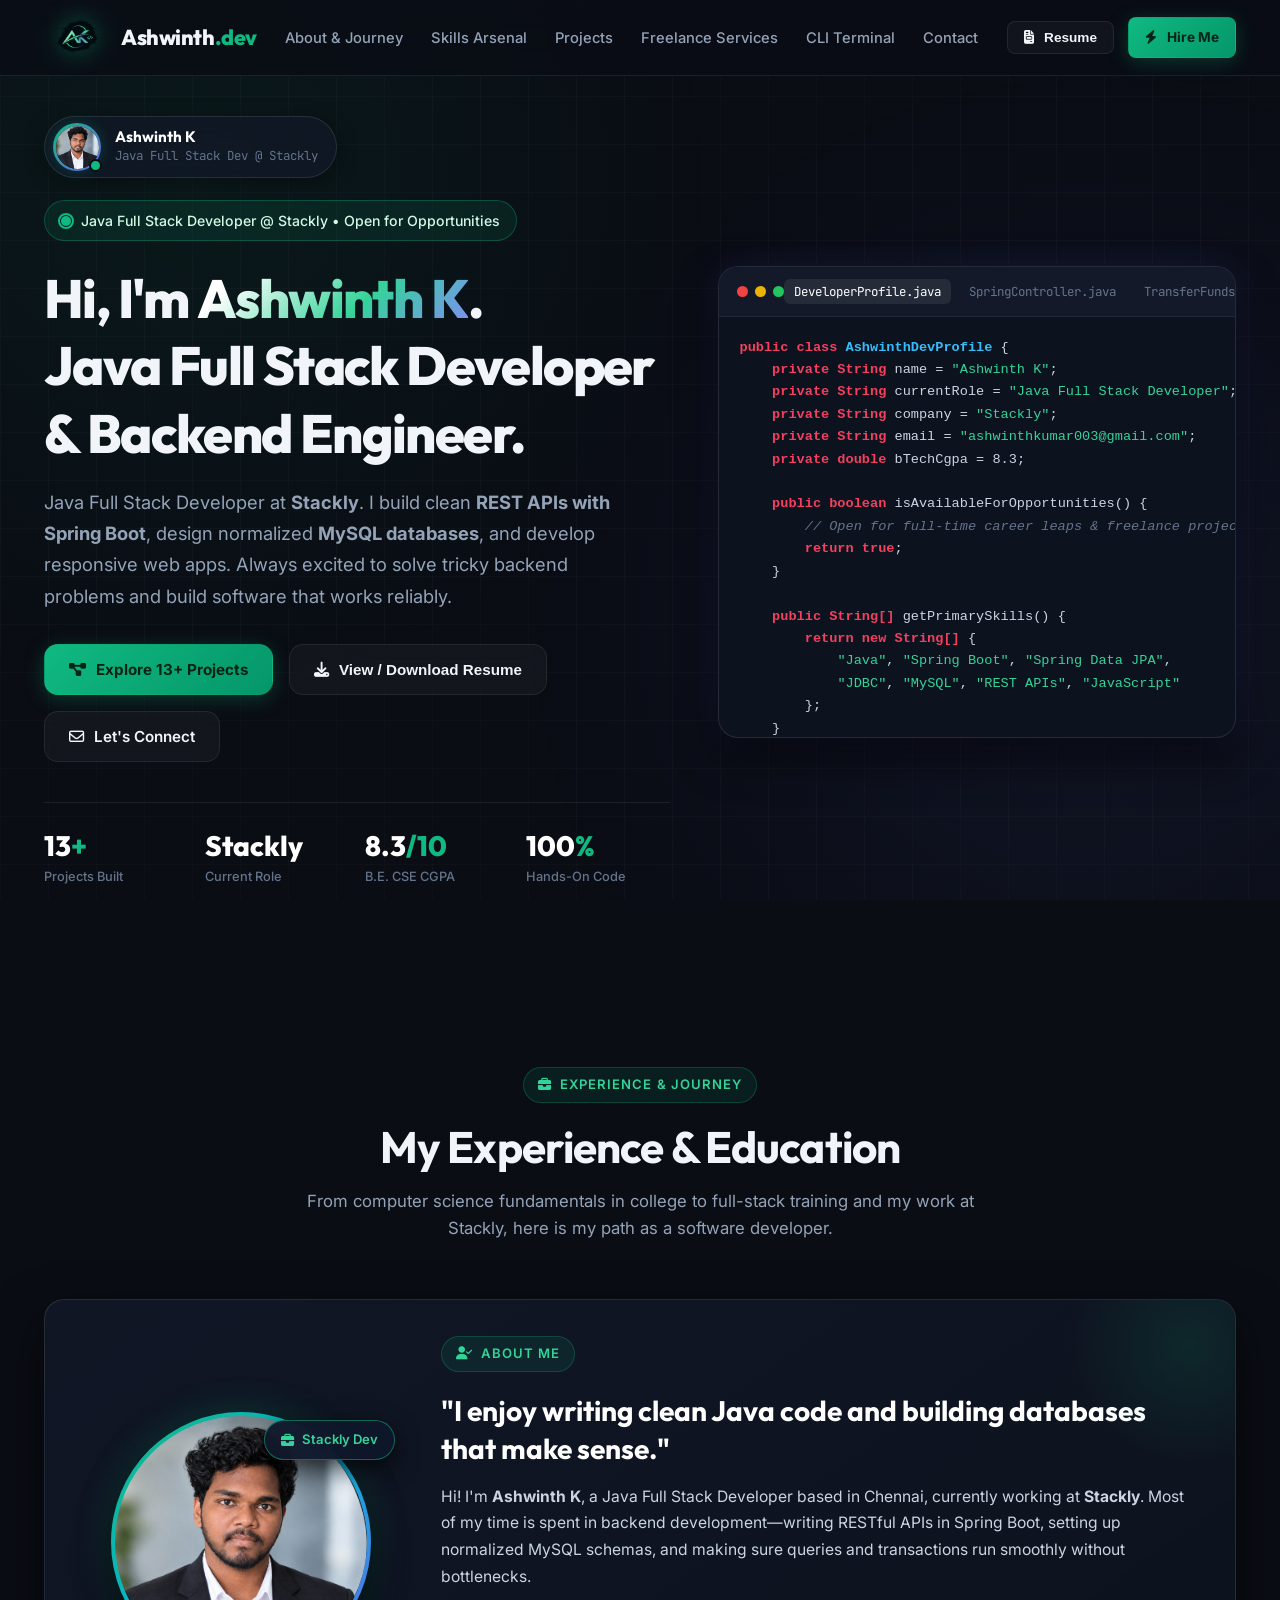
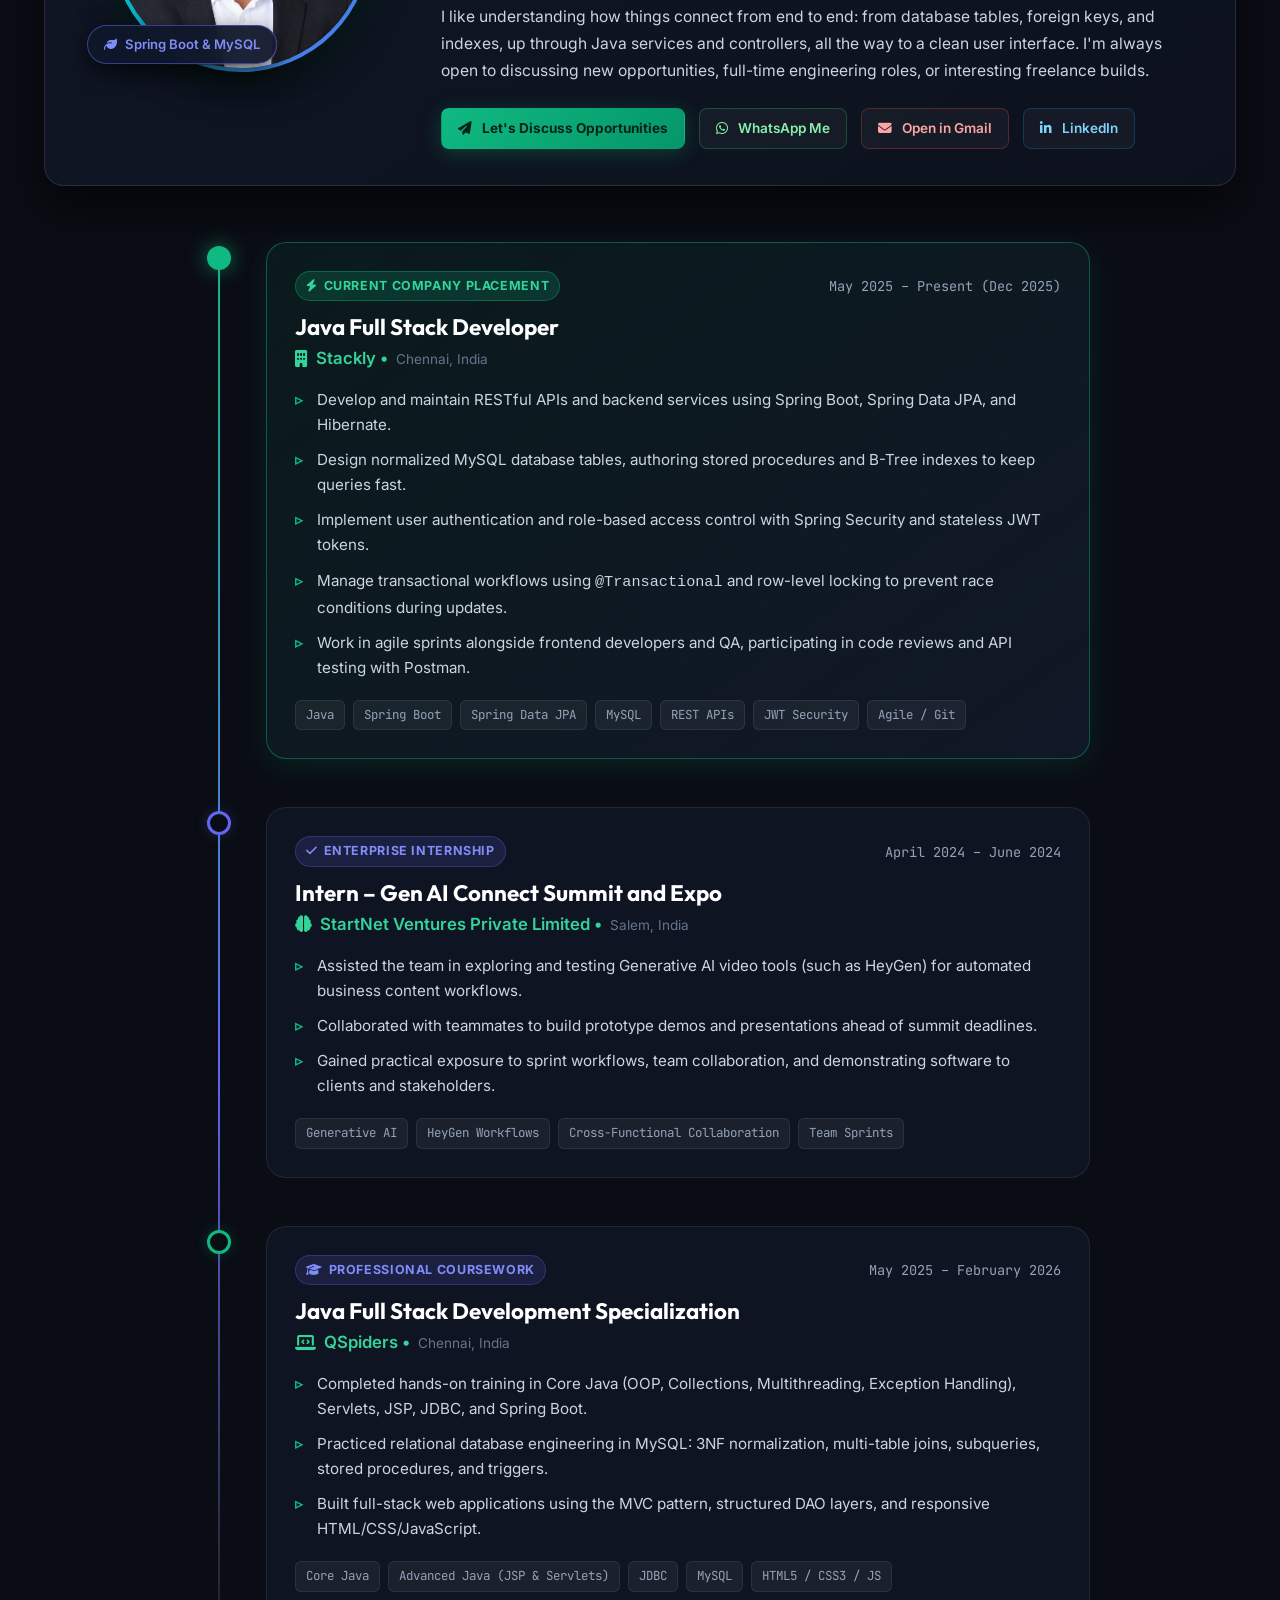
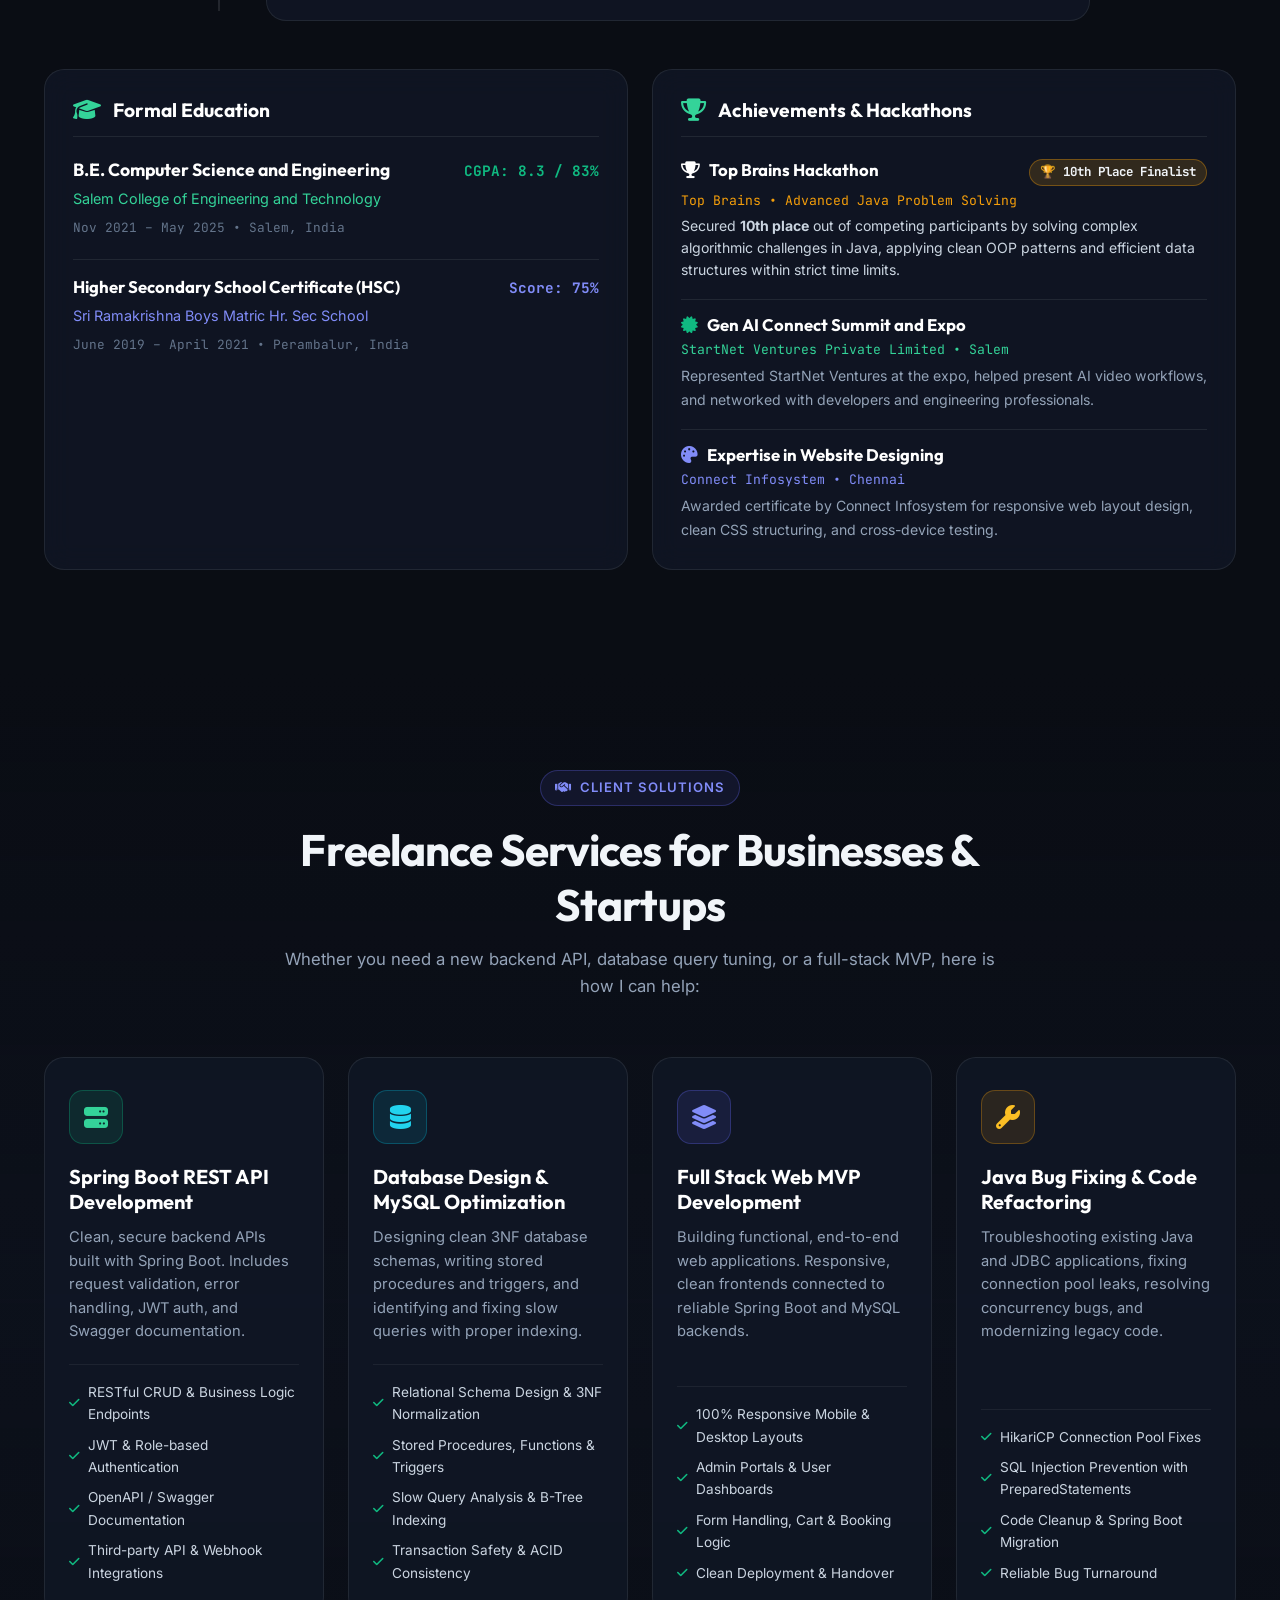
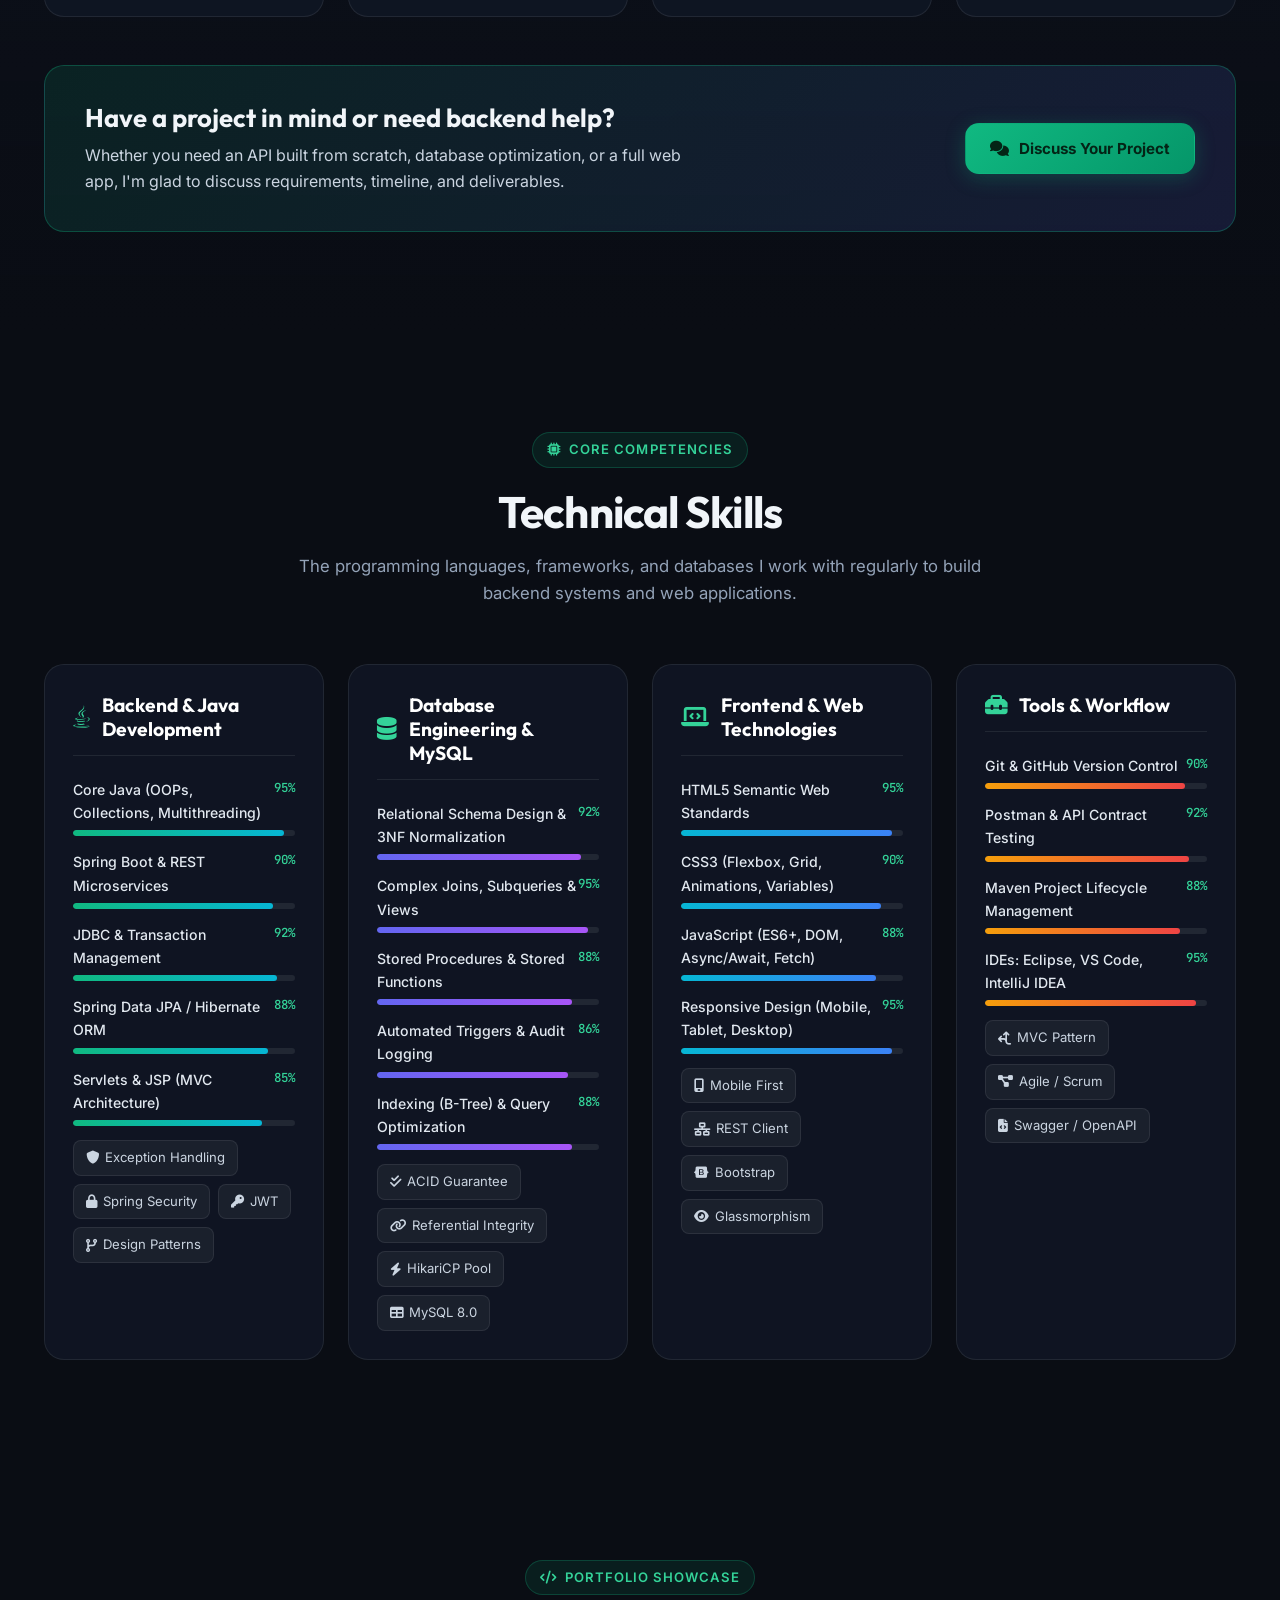
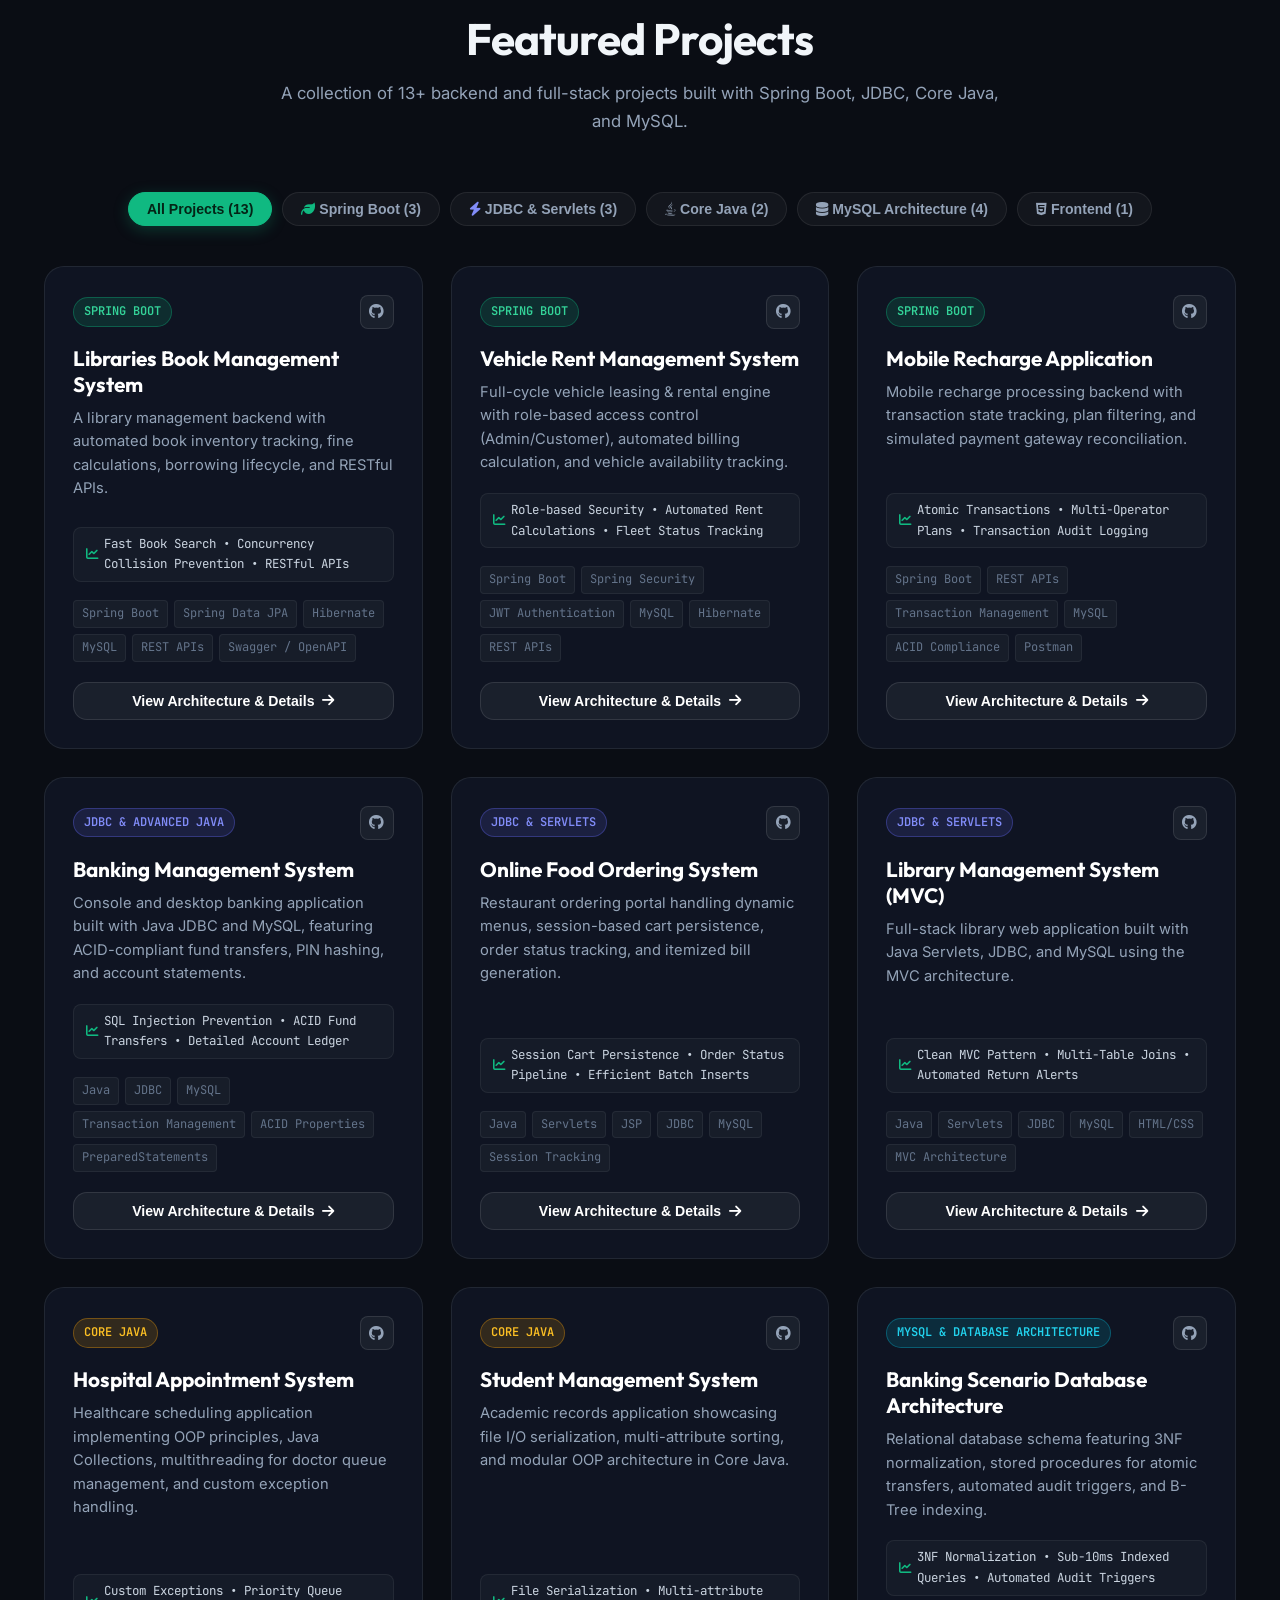
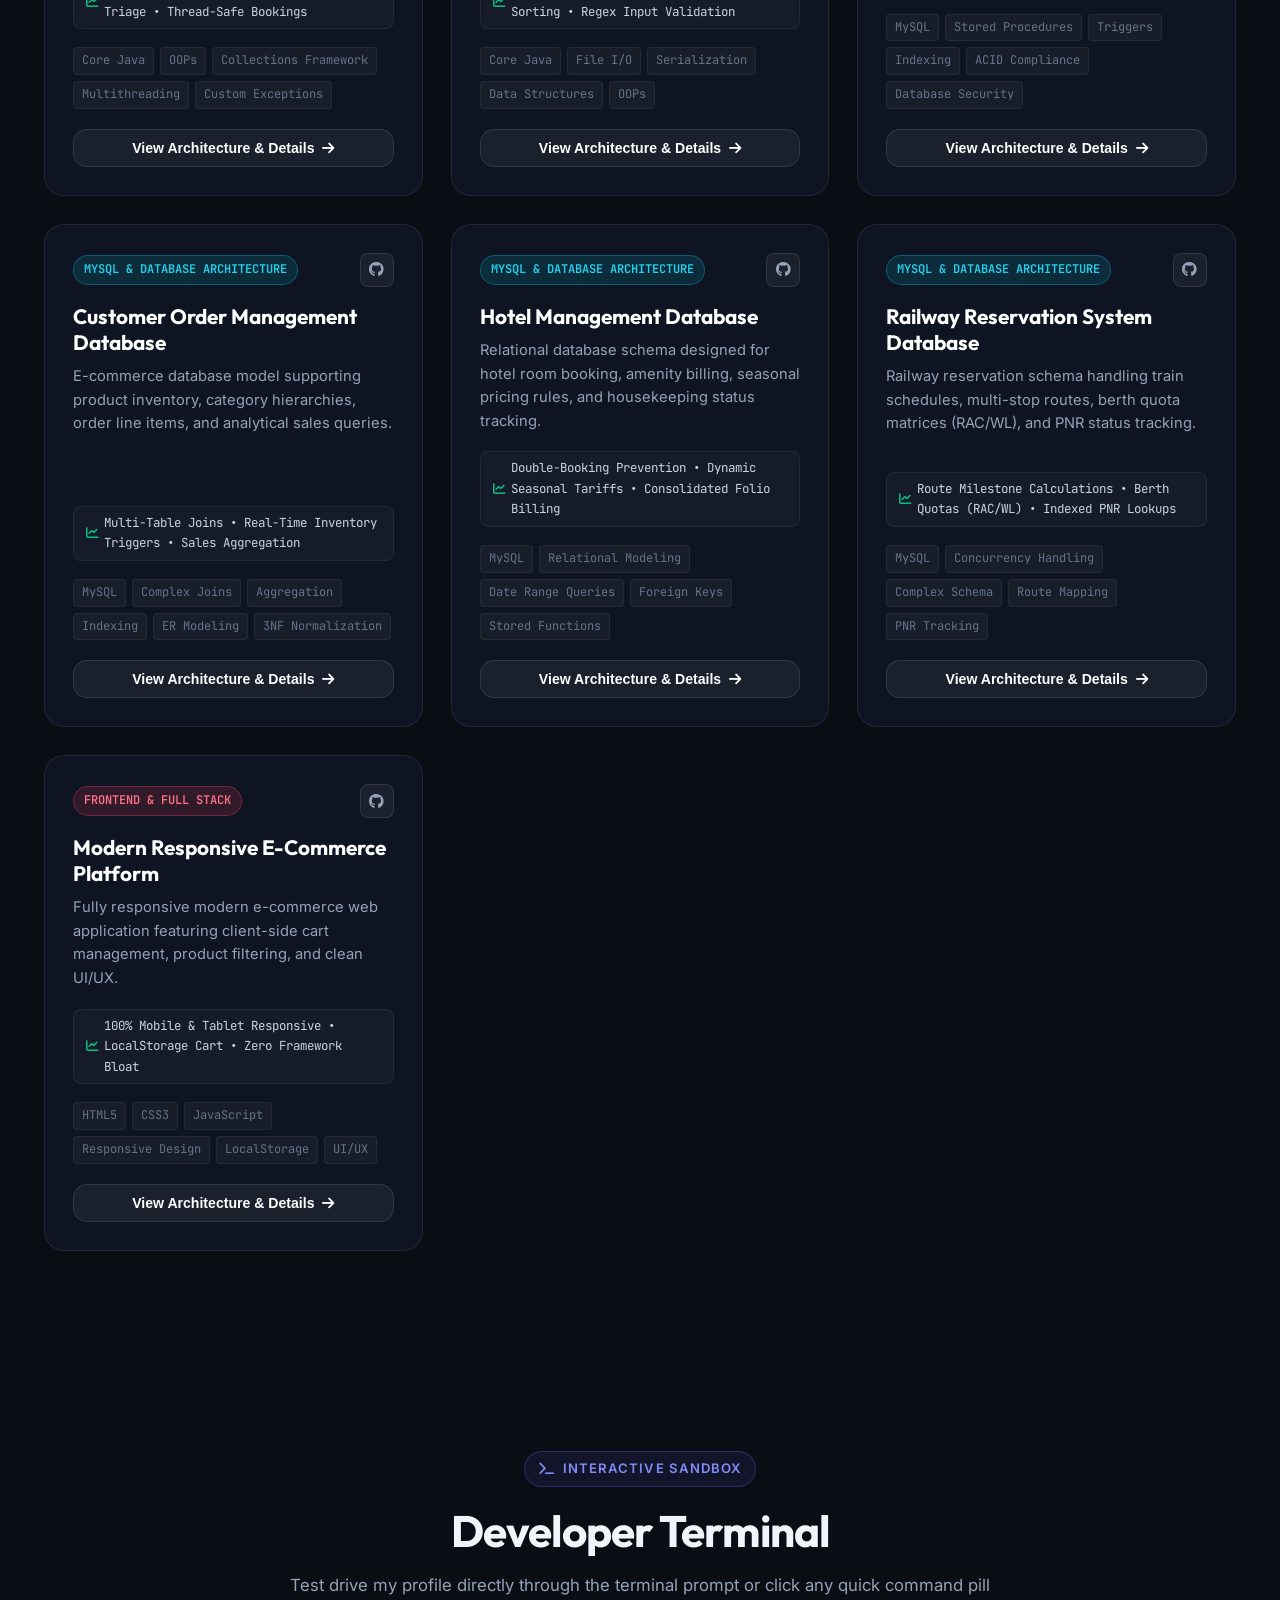
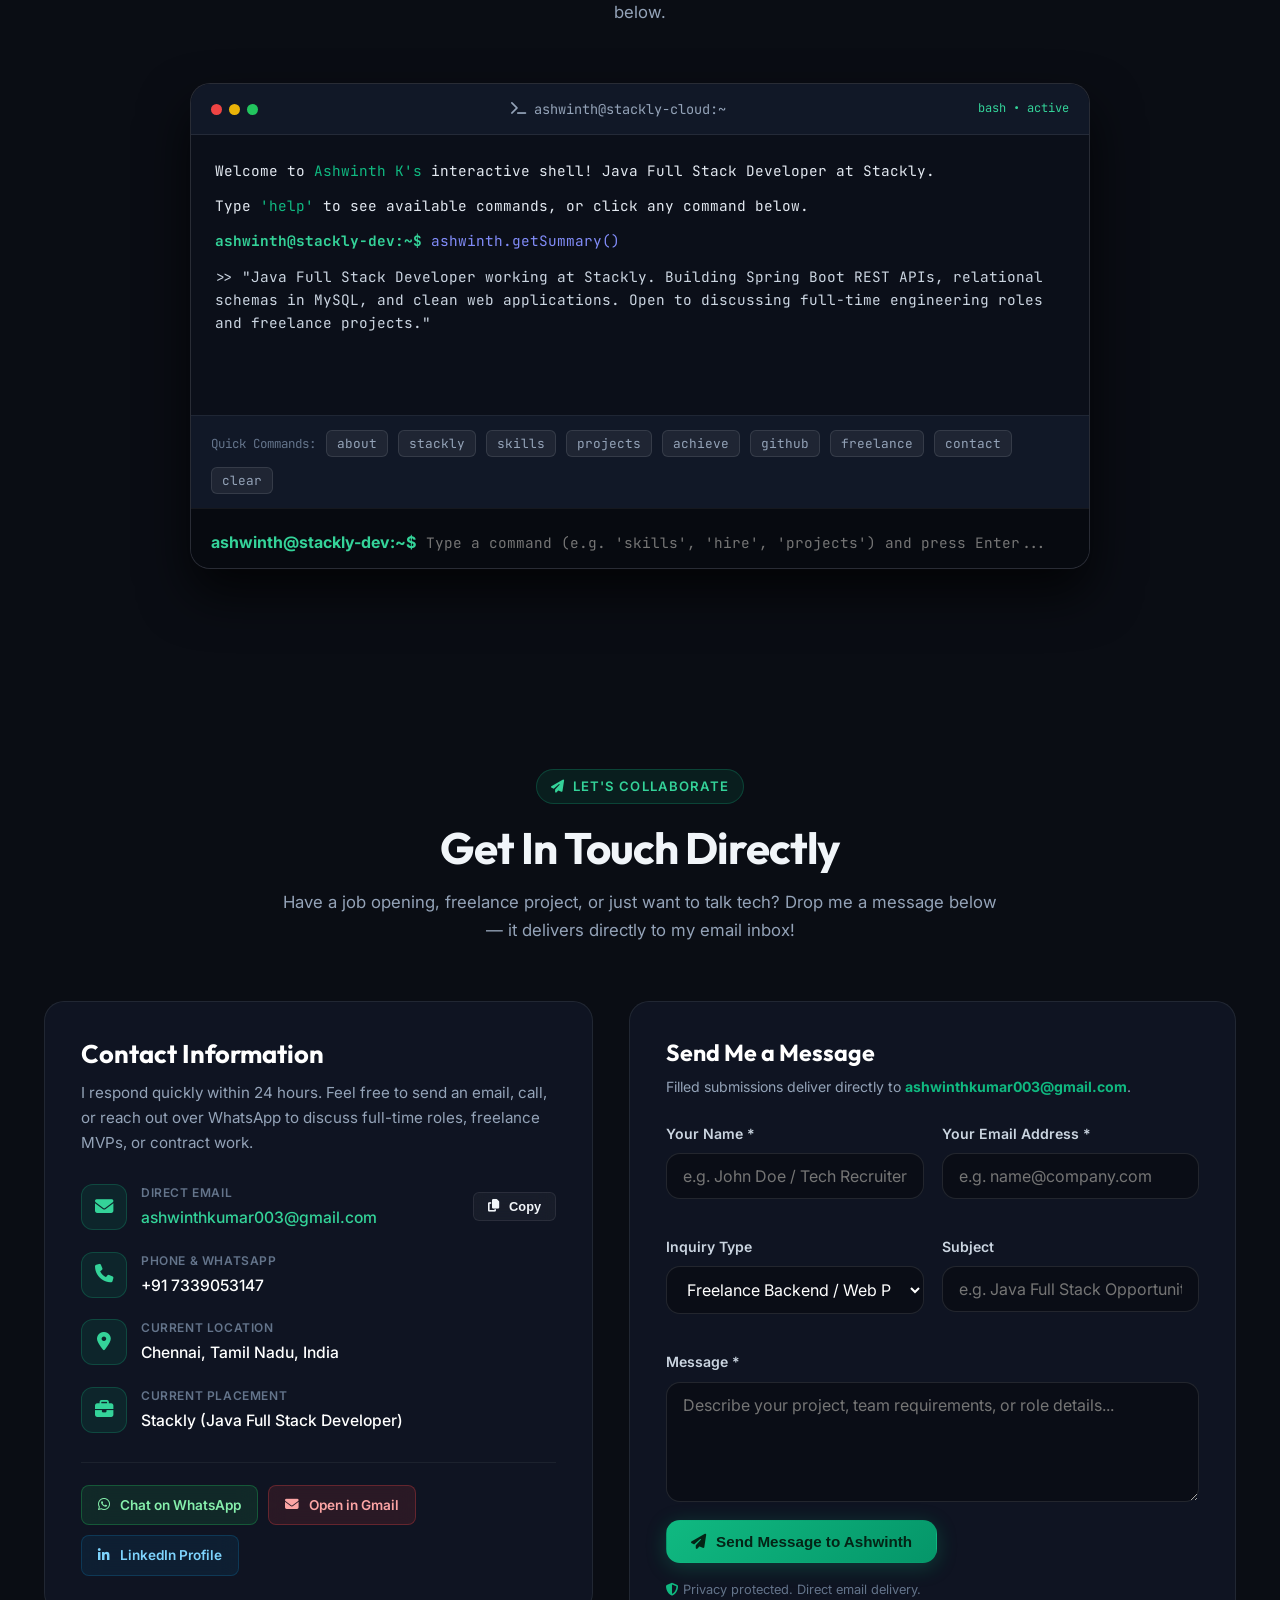
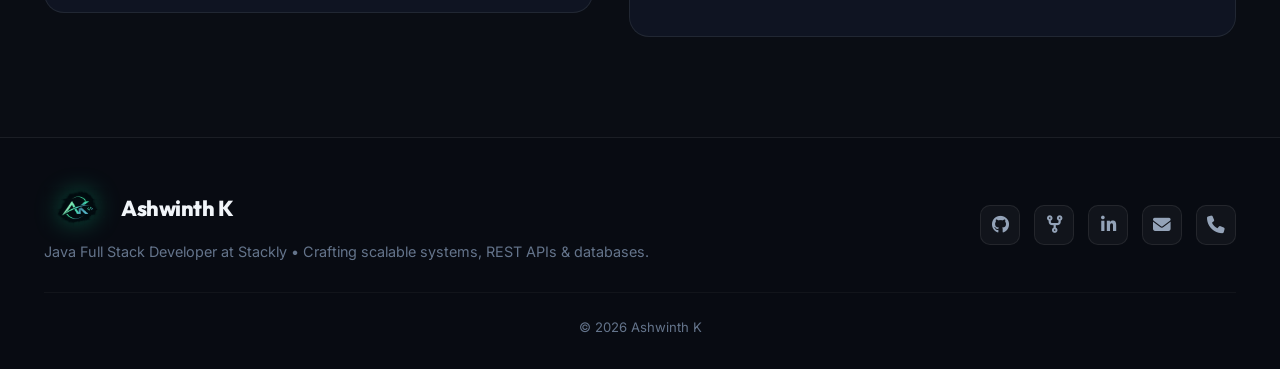
==== commit 7fcdd668: "portfolio and resume content" ====
--- a/index.html
+++ b/index.html
@@ -6,7 +6,7 @@
   <title>Ashwinth K | Java Full Stack Developer & Database Specialist</title>
   
   <!-- SEO & Social Meta Tags -->
-  <meta name="description" content="Portfolio of Ashwinth K - Java Full Stack Developer at Stackly. Specialized in Spring Boot, REST APIs, JDBC, MySQL Database Architecture, and High-Performance Web Applications.">
+  <meta name="description" content="Portfolio of Ashwinth K, Java Full Stack Developer at Stackly. Building Spring Boot REST APIs, MySQL databases, and full stack web applications.">
   <meta name="keywords" content="Ashwinth K, Java Developer, Spring Boot, Full Stack Developer, Stackly, JDBC, MySQL, Freelance Java Developer, Chennai Developer">
   <meta name="author" content="Ashwinth K">
   
@@ -22,7 +22,7 @@
   <link rel="stylesheet" href="https://cdnjs.cloudflare.com/ajax/libs/font-awesome/6.5.1/css/all.min.css">
 
   <!-- Custom CSS -->
-  <link rel="stylesheet" href="css/style.css?v=2.3">
+  <link rel="stylesheet" href="css/style.css?v=2.4">
 </head>
 <body>
 
@@ -121,11 +121,11 @@
 
           <h1 class="hero-title">
             Hi, I'm <span class="text-gradient">Ashwinth K</span>.<br>
-            Building High-Scale Java Backends &amp; Robust Databases.
+            Java Full Stack Developer &amp; Backend Engineer.
           </h1>
 
           <p class="hero-subtitle">
-            Placed at <strong>Stackly</strong> as a Java Full Stack Developer. Specialized in engineering high-throughput <strong>Spring Boot REST microservices</strong>, bulletproof <strong>JDBC transaction engines</strong>, and optimized <strong>MySQL database architectures</strong>. Available for full-time career leaps and high-impact freelance projects.
+            Java Full Stack Developer at <strong>Stackly</strong>. I build clean <strong>REST APIs with Spring Boot</strong>, design normalized <strong>MySQL databases</strong>, and develop responsive web apps. Always excited to solve tricky backend problems and build software that works reliably.
           </p>
 
           <div class="hero-actions">
@@ -142,12 +142,12 @@
 
           <div class="hero-stats-row">
             <div class="stat-item">
-              <div class="stat-number">14<span>+</span></div>
-              <div class="stat-label">Java &amp; DB Projects</div>
+              <div class="stat-number">13<span>+</span></div>
+              <div class="stat-label">Projects Built</div>
             </div>
             <div class="stat-item">
               <div class="stat-number">Stackly</div>
-              <div class="stat-label">Full Stack Java Dev</div>
+              <div class="stat-label">Current Role</div>
             </div>
             <div class="stat-item">
               <div class="stat-number">8.3<span>/10</span></div>
@@ -155,7 +155,7 @@
             </div>
             <div class="stat-item">
               <div class="stat-number">100<span>%</span></div>
-              <div class="stat-label">ACID &amp; Clean Code</div>
+              <div class="stat-label">Hands-On Code</div>
             </div>
           </div>
         </div>
@@ -208,9 +208,9 @@
     <div class="container">
       <div class="section-header">
         <span class="section-pill"><i class="fa-solid fa-briefcase"></i> Experience &amp; Journey</span>
-        <h2 class="section-title">My Professional Career &amp; Education</h2>
+        <h2 class="section-title">My Experience &amp; Education</h2>
         <p class="section-subtitle">
-          From hands-on full stack training to enterprise placement at Stackly, here is how I have honed my backend engineering and database mastery.
+          From computer science fundamentals in college to full-stack training and my work at Stackly, here is my path as a software developer.
         </p>
       </div>
 
@@ -230,13 +230,13 @@
           </div>
         </div>
         <div class="about-spotlight-bio">
-          <span class="section-pill" style="margin-bottom: 8px;"><i class="fa-solid fa-user-check"></i> Meet The Engineer</span>
-          <h3>"Building resilient, scalable backends with clean architecture."</h3>
+          <span class="section-pill" style="margin-bottom: 8px;"><i class="fa-solid fa-user-check"></i> About Me</span>
+          <h3>"I enjoy writing clean Java code and building databases that make sense."</h3>
           <p>
-            Hello! I'm <strong>Ashwinth K</strong>, a Java Full Stack Developer based in Chennai, currently working at <strong>Stackly</strong>. I specialize in designing high-throughput Spring Boot REST microservices, low-latency JDBC database interfaces, and ACID-compliant MySQL schemas.
+            Hi! I'm <strong>Ashwinth K</strong>, a Java Full Stack Developer based in Chennai, currently working at <strong>Stackly</strong>. Most of my time is spent in backend development—writing RESTful APIs in Spring Boot, setting up normalized MySQL schemas, and making sure queries and transactions run smoothly without bottlenecks.
           </p>
           <p>
-            Whether you are a hiring team looking for an energetic, disciplined engineer who learns fast and ships production-ready code, or a business client looking to bring a reliable web MVP to life, I deliver robust software built to scale.
+            I like understanding how things connect from end to end: from database tables, foreign keys, and indexes, up through Java services and controllers, all the way to a clean user interface. I'm always open to discussing new opportunities, full-time engineering roles, or interesting freelance builds.
           </p>
           <div class="about-spotlight-actions">
             <a href="#contact" class="btn btn-primary btn-sm">
@@ -270,11 +270,11 @@
               <i class="fa-solid fa-building"></i> Stackly &bull; <span class="exp-location">Chennai, India</span>
             </div>
             <ul class="exp-bullets">
-              <li>Engineered and deployed modular RESTful services using Spring Boot, Hibernate, and Spring Data JPA for enterprise client modules.</li>
-              <li>Architected and optimized relational database schemas in MySQL, designing stored procedures, composite B-tree indexes, and triggers that cut query latencies.</li>
-              <li>Implemented secure authentication and authorization flows utilizing Spring Security and stateless JWT token verification.</li>
-              <li>Handled high-concurrency database transactions ensuring strict ACID consistency and elimination of deadlock conditions.</li>
-              <li>Collaborated with cross-functional engineering teams in agile sprints, participating in code reviews, API contract designs, and end-to-end integration testing.</li>
+              <li>Develop and maintain RESTful APIs and backend services using Spring Boot, Spring Data JPA, and Hibernate.</li>
+              <li>Design normalized MySQL database tables, authoring stored procedures and B-Tree indexes to keep queries fast.</li>
+              <li>Implement user authentication and role-based access control with Spring Security and stateless JWT tokens.</li>
+              <li>Manage transactional workflows using <code>@Transactional</code> and row-level locking to prevent race conditions during updates.</li>
+              <li>Work in agile sprints alongside frontend developers and QA, participating in code reviews and API testing with Postman.</li>
             </ul>
             <div class="exp-tech-chips">
               <span class="tech-chip">Java</span>
@@ -301,15 +301,15 @@
               <i class="fa-solid fa-brain"></i> StartNet Ventures Private Limited &bull; <span class="exp-location">Salem, India</span>
             </div>
             <ul class="exp-bullets">
-              <li>Assisted in building AI-based business solutions utilizing modern Generative AI tooling including HeyGen and automated content pipelines.</li>
-              <li>Collaborated within a cross-functional team to deliver high-priority technical project objectives under tight milestone deadlines.</li>
-              <li>Gained deep hands-on exposure to enterprise software development workflows, team sprints, and presentation to industry stakeholders.</li>
+              <li>Assisted the team in exploring and testing Generative AI video tools (such as HeyGen) for automated business content workflows.</li>
+              <li>Collaborated with teammates to build prototype demos and presentations ahead of summit deadlines.</li>
+              <li>Gained practical exposure to sprint workflows, team collaboration, and demonstrating software to clients and stakeholders.</li>
             </ul>
             <div class="exp-tech-chips">
               <span class="tech-chip">Generative AI</span>
               <span class="tech-chip">HeyGen Workflows</span>
               <span class="tech-chip">Cross-Functional Collaboration</span>
-              <span class="tech-chip">Enterprise Workflows</span>
+              <span class="tech-chip">Team Sprints</span>
             </div>
           </div>
         </div>
@@ -327,9 +327,9 @@
               <i class="fa-solid fa-laptop-code"></i> QSpiders &bull; <span class="exp-location">Chennai, India</span>
             </div>
             <ul class="exp-bullets">
-              <li>Completed comprehensive rigorous training in Core Java, Advanced Java (JSP, Servlets, JDBC), and Spring Boot backend engineering.</li>
-              <li>Mastered database engineering in MySQL: complex multi-table joins, subqueries, normalization, and ACID transaction controls.</li>
-              <li>Developed real-time enterprise-scale web applications implementing MVC patterns, DAO layers, and responsive frontend interfaces.</li>
+              <li>Completed hands-on training in Core Java (OOP, Collections, Multithreading, Exception Handling), Servlets, JSP, JDBC, and Spring Boot.</li>
+              <li>Practiced relational database engineering in MySQL: 3NF normalization, multi-table joins, subqueries, stored procedures, and triggers.</li>
+              <li>Built full-stack web applications using the MVC pattern, structured DAO layers, and responsive HTML/CSS/JavaScript.</li>
             </ul>
             <div class="exp-tech-chips">
               <span class="tech-chip">Core Java</span>
@@ -389,7 +389,7 @@
               </div>
               <p style="color: var(--accent-amber); font-size: 0.82rem; font-family: var(--font-mono); margin-bottom: 4px;">Top Brains &bull; Advanced Java Problem Solving</p>
               <p style="font-size: 0.88rem; color: #cbd5e1; line-height: 1.55;">
-                Secured <strong>10th place</strong> in the prestigious hackathon by architecting an advanced-level Java problem-solving system featuring optimized algorithms, object-oriented design patterns, and high-efficiency computational logic under timed competition constraints.
+                Secured <strong>10th place</strong> out of competing participants by solving complex algorithmic challenges in Java, applying clean OOP patterns and efficient data structures within strict time limits.
               </p>
             </div>
 
@@ -399,7 +399,7 @@
               </h4>
               <p style="color: var(--accent-emerald-light); font-size: 0.82rem; font-family: var(--font-mono); margin-bottom: 4px;">StartNet Ventures Private Limited &bull; Salem</p>
               <p style="font-size: 0.88rem; color: var(--text-muted);">
-                Represented StartNet Ventures. Explored state-of-the-art AI advancements, connected with engineering leaders, and showcased generative workflows.
+                Represented StartNet Ventures at the expo, helped present AI video workflows, and networked with developers and engineering professionals.
               </p>
             </div>
 
@@ -409,7 +409,7 @@
               </h4>
               <p style="color: var(--accent-indigo-light); font-size: 0.82rem; font-family: var(--font-mono); margin-bottom: 4px;">Connect Infosystem &bull; Chennai</p>
               <p style="font-size: 0.88rem; color: var(--text-muted);">
-                Recognized for demonstrating deep insight into modern responsive UI design trends, cross-device standards, and frontend performance practices.
+                Awarded certificate by Connect Infosystem for responsive web layout design, clean CSS structuring, and cross-device testing.
               </p>
             </div>
           </div>
@@ -429,7 +429,7 @@
         <span class="section-pill indigo"><i class="fa-solid fa-handshake"></i> Client Solutions</span>
         <h2 class="section-title">Freelance Services for Businesses &amp; Startups</h2>
         <p class="section-subtitle">
-          Looking for a dependable developer who writes clean code, communicates transparently, and delivers on schedule? Here is what I build for clients:
+          Whether you need a new backend API, database query tuning, or a full-stack MVP, here is how I can help:
         </p>
       </div>
 
@@ -440,15 +440,15 @@
           <div class="service-icon-box emerald">
             <i class="fa-solid fa-server"></i>
           </div>
-          <h3 class="service-title">Spring Boot REST API &amp; Microservices</h3>
+          <h3 class="service-title">Spring Boot REST API Development</h3>
           <p class="service-desc">
-            End-to-end backend services designed for throughput, reliability, and security. Full DTO validation, Swagger documentation, and clean architecture.
+            Clean, secure backend APIs built with Spring Boot. Includes request validation, error handling, JWT auth, and Swagger documentation.
           </p>
           <ul class="service-deliverables">
             <li><i class="fa-solid fa-check"></i> RESTful CRUD &amp; Business Logic Endpoints</li>
-            <li><i class="fa-solid fa-check"></i> JWT / Role-based Authentication</li>
+            <li><i class="fa-solid fa-check"></i> JWT &amp; Role-based Authentication</li>
             <li><i class="fa-solid fa-check"></i> OpenAPI / Swagger Documentation</li>
-            <li><i class="fa-solid fa-check"></i> Third-party API &amp; Payment Webhooks</li>
+            <li><i class="fa-solid fa-check"></i> Third-party API &amp; Webhook Integrations</li>
           </ul>
         </div>
 
@@ -457,15 +457,15 @@
           <div class="service-icon-box cyan">
             <i class="fa-solid fa-database"></i>
           </div>
-          <h3 class="service-title">Database Design &amp; Query Tuning (MySQL)</h3>
+          <h3 class="service-title">Database Design &amp; MySQL Optimization</h3>
           <p class="service-desc">
-            Transform slow, unorganized data into optimized 3NF relational schemas with B-Tree indexes, stored procedures, and guaranteed ACID consistency.
+            Designing clean 3NF database schemas, writing stored procedures and triggers, and identifying and fixing slow queries with proper indexing.
           </p>
           <ul class="service-deliverables">
-            <li><i class="fa-solid fa-check"></i> ER Diagram &amp; Normalized Relational Modeling</li>
+            <li><i class="fa-solid fa-check"></i> Relational Schema Design &amp; 3NF Normalization</li>
             <li><i class="fa-solid fa-check"></i> Stored Procedures, Functions &amp; Triggers</li>
-            <li><i class="fa-solid fa-check"></i> Slow Query Optimization &amp; Indexing</li>
-            <li><i class="fa-solid fa-check"></i> Concurrency &amp; Deadlock Prevention</li>
+            <li><i class="fa-solid fa-check"></i> Slow Query Analysis &amp; B-Tree Indexing</li>
+            <li><i class="fa-solid fa-check"></i> Transaction Safety &amp; ACID Consistency</li>
           </ul>
         </div>
 
@@ -476,13 +476,13 @@
           </div>
           <h3 class="service-title">Full Stack Web MVP Development</h3>
           <p class="service-desc">
-            Complete turnkey web platforms from scratch. Modern, high-converting frontend connected seamlessly to a scalable Java backend.
+            Building functional, end-to-end web applications. Responsive, clean frontends connected to reliable Spring Boot and MySQL backends.
           </p>
           <ul class="service-deliverables">
-            <li><i class="fa-solid fa-check"></i> 100% Responsive Mobile / Desktop Layout</li>
+            <li><i class="fa-solid fa-check"></i> 100% Responsive Mobile &amp; Desktop Layouts</li>
             <li><i class="fa-solid fa-check"></i> Admin Portals &amp; User Dashboards</li>
-            <li><i class="fa-solid fa-check"></i> Dynamic Cart, Booking &amp; Inventory Flows</li>
-            <li><i class="fa-solid fa-check"></i> Production-ready Deployment Setup</li>
+            <li><i class="fa-solid fa-check"></i> Form Handling, Cart &amp; Booking Logic</li>
+            <li><i class="fa-solid fa-check"></i> Clean Deployment &amp; Handover</li>
           </ul>
         </div>
 
@@ -491,15 +491,15 @@
           <div class="service-icon-box amber">
             <i class="fa-solid fa-wrench"></i>
           </div>
-          <h3 class="service-title">Legacy Refactoring &amp; Bug Resolution</h3>
+          <h3 class="service-title">Java Bug Fixing &amp; Code Refactoring</h3>
           <p class="service-desc">
-            Modernize outdated Java applications, migrate raw JDBC/Servlets code to Spring Boot, and fix tricky multithreading or connection pool leaks.
+            Troubleshooting existing Java and JDBC applications, fixing connection pool leaks, resolving concurrency bugs, and modernizing legacy code.
           </p>
           <ul class="service-deliverables">
             <li><i class="fa-solid fa-check"></i> HikariCP Connection Pool Fixes</li>
-            <li><i class="fa-solid fa-check"></i> Elimination of SQL Injection Vulnerabilities</li>
-            <li><i class="fa-solid fa-check"></i> Code Quality &amp; Architecture Refactoring</li>
-            <li><i class="fa-solid fa-check"></i> Fast Emergency Bug Turnaround</li>
+            <li><i class="fa-solid fa-check"></i> SQL Injection Prevention with PreparedStatements</li>
+            <li><i class="fa-solid fa-check"></i> Code Cleanup &amp; Spring Boot Migration</li>
+            <li><i class="fa-solid fa-check"></i> Reliable Bug Turnaround</li>
           </ul>
         </div>
 
@@ -508,9 +508,9 @@
       <!-- Freelance Call to Action Banner -->
       <div class="freelance-cta-banner">
         <div class="banner-content">
-          <h3>Have an idea or need a backend specialist for your project?</h3>
+          <h3>Have a project in mind or need backend help?</h3>
           <p>
-            Whether it's a fixed-price project or an ongoing contract, I offer fast 24-hour turnaround quotes, daily progress updates, and clean, documented source code.
+            Whether you need an API built from scratch, database optimization, or a full web app, I'm glad to discuss requirements, timeline, and deliverables.
           </p>
         </div>
         <a href="#contact" class="btn btn-primary" style="flex-shrink: 0;">
@@ -528,9 +528,9 @@
     <div class="container">
       <div class="section-header">
         <span class="section-pill"><i class="fa-solid fa-microchip"></i> Core Competencies</span>
-        <h2 class="section-title">Technical Skills Matrix</h2>
+        <h2 class="section-title">Technical Skills</h2>
         <p class="section-subtitle">
-          A breakdown of my technical proficiency across backend architectures, database engineering, frontend technologies, and software tooling.
+          The programming languages, frameworks, and databases I work with regularly to build backend systems and web applications.
         </p>
       </div>
 
@@ -540,7 +540,7 @@
         <div class="skill-category-card">
           <div class="skill-cat-header">
             <i class="fa-brands fa-java text-emerald"></i>
-            <h3 class="skill-cat-title">Backend &amp; Java Mastery</h3>
+            <h3 class="skill-cat-title">Backend &amp; Java Development</h3>
           </div>
           <div class="skill-items-list">
             <div class="skill-item">
@@ -773,9 +773,9 @@
     <div class="container">
       <div class="section-header">
         <span class="section-pill"><i class="fa-solid fa-code"></i> Portfolio Showcase</span>
-        <h2 class="section-title">Featured Engineering Projects</h2>
+        <h2 class="section-title">Featured Projects</h2>
         <p class="section-subtitle">
-          Explore 13+ production-grade systems spanning Spring Boot microservices, JDBC concurrency engines, Core Java algorithms, and normalized MySQL schemas.
+          A collection of 13+ backend and full-stack projects built with Spring Boot, JDBC, Core Java, and MySQL.
         </p>
       </div>
 
@@ -825,7 +825,7 @@
 
         <div class="terminal-body" id="terminalBody">
           <div class="terminal-line">
-            Welcome to <span class="text-emerald">Ashwinth K's</span> interactive shell! Placed at Stackly as Java Full Stack Developer.
+            Welcome to <span class="text-emerald">Ashwinth K's</span> interactive shell! Java Full Stack Developer at Stackly.
           </div>
           <div class="terminal-line">
             Type <span class="text-emerald">'help'</span> to see available commands, or click any command below.
@@ -834,7 +834,7 @@
             <span class="terminal-prompt">ashwinth@stackly-dev:~$</span> <span class="text-indigo">ashwinth.getSummary()</span>
           </div>
           <div class="terminal-line" style="color: #cbd5e1;">
-            &gt;&gt; "Passionate Java Full Stack Developer experienced with Spring Boot REST microservices, JDBC transaction handling, and high-concurrency MySQL schemas. Open for full-time leaps &amp; freelance opportunities."
+            &gt;&gt; "Java Full Stack Developer working at Stackly. Building Spring Boot REST APIs, relational schemas in MySQL, and clean web applications. Open to discussing full-time engineering roles and freelance projects."
           </div>
         </div>
 
@@ -871,7 +871,7 @@
         <span class="section-pill"><i class="fa-solid fa-paper-plane"></i> Let's Collaborate</span>
         <h2 class="section-title">Get In Touch Directly</h2>
         <p class="section-subtitle">
-          Have an exciting job opportunity, a freelance project, or an engineering question? Send a message below &mdash; it will arrive immediately in my email inbox!
+          Have a job opening, freelance project, or just want to talk tech? Drop me a message below &mdash; it delivers directly to my email inbox!
         </p>
       </div>
 
@@ -1067,131 +1067,132 @@
        11. RESUME MODAL & PRINT VIEW
        =================================================================== -->
   <div class="modal-overlay" id="resumeModal">
-    <div class="modal-dialog" style="max-width: 900px;">
-      <div class="modal-header">
+    <div class="modal-dialog resume-modal-dialog">
+      <div class="modal-header resume-modal-header">
         <div class="modal-title-box">
-          <span class="project-cat-badge cat-springboot" style="margin-bottom: 6px; display: inline-block;">UPDATED RESUME &bull; STACKLY PLACEMENT</span>
-          <h3>Ashwinth K &ndash; Resume Preview</h3>
-        </div>
-        <div style="display: flex; gap: 10px; align-items: center;">
-          <a href="resume.html" target="_blank" class="btn btn-primary btn-sm">
-            <i class="fa-solid fa-arrow-up-right-from-square"></i> Open Printable View
+          <span class="project-cat-badge cat-springboot resume-modal-pill">STACKLY PLACEMENT &bull; UPDATED 2026</span>
+          <h3 class="resume-modal-title">Ashwinth K &ndash; Resume</h3>
+        </div>
+        <div class="resume-modal-actions">
+          <a href="resume.html" target="_blank" class="btn btn-primary btn-sm resume-open-print-btn">
+            <i class="fa-solid fa-print"></i> <span>Open Printable View (2 Pages)</span>
           </a>
-          <button class="modal-close-btn" onclick="closeResumeModal()">
+          <button class="modal-close-btn" onclick="closeResumeModal()" aria-label="Close modal">
             <i class="fa-solid fa-xmark"></i>
           </button>
         </div>
       </div>
 
-      <div class="modal-body" style="background: #090d16; padding: 24px;">
-        <div style="background: #ffffff; color: #1e293b; padding: 36px; border-radius: 12px; box-shadow: 0 10px 25px rgba(0,0,0,0.5); font-family: 'Inter', sans-serif;">
+      <div class="modal-body resume-modal-body">
+        <div class="resume-modal-paper">
           
           <!-- Resume Header -->
-          <div style="border-bottom: 2px solid #0f172a; padding-bottom: 16px; margin-bottom: 20px; display: flex; align-items: center; justify-content: center; gap: 20px; text-align: left;">
-            <div style="width: 74px; height: 74px; border-radius: 50%; overflow: hidden; border: 2.5px solid #0284c7; flex-shrink: 0; box-shadow: 0 4px 10px rgba(0,0,0,0.12); display: flex; align-items: center; justify-content: center;">
-              <img src="assets/images/Ashwinth_k.png" onerror="this.onerror=null; this.src='assets/images/profile-placeholder.svg';" alt="Ashwinth K" style="width: 100%; height: 100%; border-radius: 50%; object-fit: cover; transform: scale(1.05); display: block;">
-            </div>
-            <div>
-              <h1 style="font-size: 1.8rem; color: #0f172a; letter-spacing: -0.02em; margin-bottom: 4px;">ASHWINTH K</h1>
-              <p style="font-size: 0.88rem; color: #475569; font-weight: 500;">
+          <div class="resume-paper-header">
+            <div class="resume-paper-avatar">
+              <img src="assets/images/Ashwinth_k.png" onerror="this.onerror=null; this.src='assets/images/profile-placeholder.svg';" alt="Ashwinth K">
+            </div>
+            <div class="resume-paper-intro">
+              <h1>ASHWINTH K</h1>
+              <p class="resume-paper-contact">
                 <strong>Java Full Stack Developer</strong> &bull; Chennai, India<br>
-                <a href="https://mail.google.com/mail/?view=cm&fs=1&to=ashwinthkumar003@gmail.com" target="_blank" style="color: #0284c7;">ashwinthkumar003@gmail.com</a> &bull; +91 7339053147<br>
-                <a href="https://github.com/Ashwinth-k-3018" target="_blank" style="color: #0284c7;">github.com/Ashwinth-k-3018</a> &bull; 
-                <a href="https://www.linkedin.com/in/ashwinth-k-91616529b" target="_blank" style="color: #0284c7;">linkedin.com/in/ashwinth-k-91616529b</a>
+                <a href="https://mail.google.com/mail/?view=cm&fs=1&to=ashwinthkumar003@gmail.com" target="_blank">ashwinthkumar003@gmail.com</a> &bull; +91 7339053147<br>
+                <a href="https://github.com/Ashwinth-k-3018" target="_blank">github.com/Ashwinth-k-3018</a> &bull; 
+                <a href="https://www.linkedin.com/in/ashwinth-k-91616529b" target="_blank">linkedin.com/in/ashwinth-k-91616529b</a>
               </p>
             </div>
           </div>
 
-          <!-- Professional Objective -->
-          <div style="margin-bottom: 18px;">
-            <h3 style="font-size: 1.05rem; color: #0f172a; text-transform: uppercase; border-bottom: 1px solid #cbd5e1; padding-bottom: 4px; margin-bottom: 6px;">
-              Professional Summary
-            </h3>
-            <p style="font-size: 0.88rem; color: #334155; line-height: 1.55;">
-              Java Full Stack Developer placed at <strong>Stackly</strong>, with solid experience developing enterprise RESTful microservices, transactional JDBC backends, and normalized MySQL schemas. Strong foundation in Core Java (OOPs, Collections, Multithreading, Exception Handling), Spring Boot, Spring Data JPA, and modern web technologies. Eager to contribute to scalable engineering environments and freelance initiatives.
+          <!-- Professional Summary -->
+          <div class="resume-paper-section">
+            <h3 class="resume-paper-heading">Professional Summary</h3>
+            <p class="resume-paper-text">
+              <strong>Java Full Stack Developer</strong> currently working at <strong>Stackly</strong>, with practical experience developing <strong>Spring Boot REST APIs</strong>, managing <strong>MySQL databases</strong>, and building responsive full-stack web applications. Proficient in Core Java (OOPs, Collections, Multithreading, Exception Handling), Spring Data JPA, JDBC, and SQL optimization. Passionate about writing clean, maintainable code, preventing concurrency bottlenecks, and delivering reliable software for team projects and clients.
             </p>
           </div>
 
-          <!-- Skills -->
-          <div style="margin-bottom: 18px;">
-            <h3 style="font-size: 1.05rem; color: #0f172a; text-transform: uppercase; border-bottom: 1px solid #cbd5e1; padding-bottom: 4px; margin-bottom: 6px;">
-              Technical Skills
-            </h3>
-            <div style="font-size: 0.86rem; color: #334155; line-height: 1.6;">
-              <strong>Programming &amp; Core:</strong> Java (8/11/17/21), OOPs, Collections Framework, Multithreading, Exception Handling, File I/O.<br>
-              <strong>Java Technologies &amp; Frameworks:</strong> Spring Boot, Spring Data JPA, Hibernate, JDBC, JSP, Servlets, RESTful APIs, Spring Security &amp; JWT.<br>
-              <strong>Databases:</strong> MySQL (3NF Normalization, Complex Joins, Indexing, Stored Procedures, Triggers, Views, ACID).<br>
-              <strong>Web &amp; Frontend:</strong> HTML5, CSS3, JavaScript (ES6+), Responsive Web Design, Bootstrap.<br>
-              <strong>Tools &amp; Practices:</strong> Git, GitHub, Maven, Postman, Eclipse, VS Code, Agile/Scrum, MVC Architecture.
+          <!-- Technical Skills -->
+          <div class="resume-paper-section">
+            <h3 class="resume-paper-heading">Technical Skills</h3>
+            <div class="resume-paper-text">
+              <p><strong>Programming &amp; Core:</strong> Java (8/11/17/21), OOPs, Collections Framework, Multithreading, Exception Handling, File I/O.</p>
+              <p><strong>Java Technologies &amp; Frameworks:</strong> Spring Boot, Spring Data JPA, Hibernate, JDBC, JSP, Servlets, RESTful APIs, Spring Security &amp; JWT.</p>
+              <p><strong>Databases:</strong> MySQL (3NF Normalization, Complex Joins, Indexing, Stored Procedures, Triggers, Views, ACID).</p>
+              <p><strong>Web &amp; Frontend:</strong> HTML5, CSS3, JavaScript (ES6+), Responsive Web Design, Bootstrap.</p>
+              <p><strong>Tools &amp; Practices:</strong> Git, GitHub, Maven, Postman, Eclipse, VS Code, Agile/Scrum, MVC Architecture.</p>
             </div>
           </div>
 
           <!-- Work Experience -->
-          <div style="margin-bottom: 18px;">
-            <h3 style="font-size: 1.05rem; color: #0f172a; text-transform: uppercase; border-bottom: 1px solid #cbd5e1; padding-bottom: 4px; margin-bottom: 6px;">
-              Work Experience
-            </h3>
+          <div class="resume-paper-section">
+            <h3 class="resume-paper-heading">Work Experience</h3>
             
-            <div style="margin-bottom: 12px;">
-              <div style="display: flex; justify-content: space-between; font-weight: bold; color: #0f172a; font-size: 0.92rem;">
-                <span>Java Full Stack Developer &ndash; Stackly</span>
-                <span>May 2025 &ndash; Present (Dec 2025) &bull; Chennai</span>
-              </div>
-              <ul style="margin: 6px 0 0 20px; font-size: 0.86rem; color: #334155; line-height: 1.5;">
-                <li>Designed and developed RESTful microservices utilizing Spring Boot and Spring Data JPA.</li>
-                <li>Optimized MySQL relational database queries, authoring stored procedures, triggers, and B-Tree indexes.</li>
-                <li>Implemented secure endpoints with Spring Security and JWT authentication tokens.</li>
-                <li>Engineered high-concurrency database transactions ensuring ACID guarantees.</li>
+            <div class="resume-paper-item">
+              <div class="resume-paper-item-header">
+                <span class="resume-paper-role">Java Full Stack Developer &ndash; Stackly</span>
+                <span class="resume-paper-date">May 2025 &ndash; Present (Dec 2025) &bull; Chennai</span>
+              </div>
+              <ul class="resume-paper-bullets">
+                <li>Develop and maintain RESTful APIs and backend services using Spring Boot, Spring Data JPA, and MySQL.</li>
+                <li>Design normalized database tables, authoring stored procedures, triggers, and B-Tree indexes to speed up slow queries.</li>
+                <li>Implement secure user authentication and role-based permissions with Spring Security and JWT tokens.</li>
+                <li>Manage transactional data operations using <code>@Transactional</code> and row-level locking to maintain ACID consistency under concurrent requests.</li>
+                <li>Collaborate in agile sprints with frontend engineers and QA, conducting code reviews and verifying API contracts with Postman.</li>
               </ul>
             </div>
 
-            <div>
-              <div style="display: flex; justify-content: space-between; font-weight: bold; color: #0f172a; font-size: 0.92rem;">
-                <span>Intern &ndash; Gen AI Connect Summit &amp; Expo &ndash; StartNet Ventures Pvt Ltd</span>
-                <span>April 2024 &ndash; June 2024 &bull; Salem</span>
-              </div>
-              <ul style="margin: 6px 0 0 20px; font-size: 0.86rem; color: #334155; line-height: 1.5;">
-                <li>Assisted in developing AI-based solutions leveraging Generative AI tools (HeyGen).</li>
-                <li>Collaborated in cross-functional agile teams to deliver technical project deliverables.</li>
+            <div class="resume-paper-item">
+              <div class="resume-paper-item-header">
+                <span class="resume-paper-role">Intern &ndash; Gen AI Connect Summit &amp; Expo</span>
+                <span class="resume-paper-date">April 2024 &ndash; June 2024 &bull; Salem</span>
+              </div>
+              <p class="resume-paper-company">StartNet Ventures Private Limited &bull; Salem, India</p>
+              <ul class="resume-paper-bullets">
+                <li>Explored and evaluated Generative AI tools (including HeyGen) for automated video and content generation workflows.</li>
+                <li>Worked with cross-functional teammates to prepare technical demonstrations and presentations for summit attendees.</li>
+                <li>Gained practical exposure to agile milestone deadlines, team communication, and presenting software to stakeholders.</li>
               </ul>
             </div>
           </div>
 
           <!-- Projects Showcase -->
-          <div style="margin-bottom: 18px;">
-            <h3 style="font-size: 1.05rem; color: #0f172a; text-transform: uppercase; border-bottom: 1px solid #cbd5e1; padding-bottom: 4px; margin-bottom: 6px;">
-              Key Projects
-            </h3>
-            <div style="font-size: 0.86rem; color: #334155; line-height: 1.5;">
-              <p><strong>Libraries Book Management System:</strong> Spring Boot, Spring Data JPA, MySQL. Built book borrowing, automated overdue fine calculation, and RESTful APIs.</p>
-              <p><strong>Vehicle Rent Management System:</strong> Spring Boot, Spring Security, JWT, MySQL. Role-based customer/admin vehicle leasing and billing engine.</p>
-              <p><strong>Mobile Recharge Application:</strong> Spring Boot, Transaction Management, MySQL. Atomic transaction processing, plan filtering, and simulated payment gateway.</p>
-              <p><strong>Banking Management System:</strong> Java, JDBC, MySQL. ACID-compliant fund transfer engine with PIN hashing and raw SQL row-level locking.</p>
-              <p><strong>Database Architecture Projects:</strong> Designed production schemas in MySQL for Banking Scenarios (Stored Procedures, Triggers), Customer Orders (3NF, Joins), Hotel Management, and Railway Reservation Systems.</p>
+          <div class="resume-paper-section">
+            <h3 class="resume-paper-heading">Key Projects</h3>
+            <div class="resume-paper-text">
+              <p><strong>Libraries Book Management System:</strong> Spring Boot, Spring Data JPA, MySQL. Built book borrowing, automated overdue fine calculation, and optimistic locking (@Version) to prevent inventory checkout collisions.</p>
+              <p><strong>Vehicle Rent Management System:</strong> Spring Boot, Spring Security, JWT, MySQL. Developed vehicle leasing platform with customer/admin roles, automated overlap booking checks, and rental pricing logic.</p>
+              <p><strong>Mobile Recharge Application:</strong> Spring Boot, Transaction Management, MySQL. Atomic transaction processing with idempotency keys and mock payment gateway reconciliation.</p>
+              <p><strong>Banking Management System:</strong> Java, JDBC, MySQL. ACID-compliant fund transfer engine with PIN hashing, prepared statements to block SQL injection, and manual transaction controls.</p>
+              <p><strong>Database Architecture Projects:</strong> Designed normalized schemas in MySQL for Banking Scenarios (Stored Procedures, Triggers), Customer Orders (3NF, Joins, Stock Triggers), Hotel Management, and Railway Reservation Systems.</p>
             </div>
           </div>
 
           <!-- Education -->
-          <div style="margin-bottom: 18px;">
-            <h3 style="font-size: 1.05rem; color: #0f172a; text-transform: uppercase; border-bottom: 1px solid #cbd5e1; padding-bottom: 4px; margin-bottom: 6px;">
-              Education &amp; Training
-            </h3>
-            <div style="font-size: 0.86rem; color: #334155; line-height: 1.55;">
-              <p><strong>B.E. Computer Science and Engineering:</strong> Salem College of Engineering and Technology (2021 &ndash; 2025) &bull; <strong>CGPA: 8.3 / 83%</strong></p>
-              <p><strong>Java Full Stack Specialization:</strong> QSpiders, Chennai (May 2025 &ndash; Feb 2026) &bull; Core Java, Advanced Java, Spring Boot, JDBC, MySQL.</p>
-              <p><strong>Higher Secondary School (HSC):</strong> Sri Ramakrishna Boys Matric Hr. Sec School &bull; <strong>Score: 75%</strong></p>
+          <div class="resume-paper-section">
+            <h3 class="resume-paper-heading">Education &amp; Professional Training</h3>
+            <div class="resume-paper-item">
+              <div class="resume-paper-item-header">
+                <span class="resume-paper-role">B.E. &ndash; Computer Science and Engineering</span>
+                <span class="resume-paper-date">Nov 2021 &ndash; May 2025</span>
+              </div>
+              <p class="resume-paper-company">Salem College of Engineering and Technology &bull; <strong>CGPA: 8.3 / 83%</strong></p>
+            </div>
+            <div class="resume-paper-item">
+              <div class="resume-paper-item-header">
+                <span class="resume-paper-role">Java Full Stack Development Training</span>
+                <span class="resume-paper-date">May 2025 &ndash; February 2026</span>
+              </div>
+              <p class="resume-paper-company">QSpiders &bull; Chennai, India</p>
             </div>
           </div>
 
           <!-- Achievements & Honors -->
-          <div>
-            <h3 style="font-size: 1.05rem; color: #0f172a; text-transform: uppercase; border-bottom: 1px solid #cbd5e1; padding-bottom: 4px; margin-bottom: 6px;">
-              Achievements &amp; Hackathons
-            </h3>
-            <div style="font-size: 0.86rem; color: #334155; line-height: 1.55;">
-              <p><strong>Top Brains Hackathon &ndash; 10th Place:</strong> Top Brains. Secured 10th place competing with an Advanced Java algorithmic problem-solving architecture.</p>
-              <p><strong>Gen AI Connect Summit and Expo:</strong> StartNet Ventures Private Limited, Salem. Explored AI advancements and enterprise workflows.</p>
-              <p><strong>Expertise in Website Designing:</strong> Connect Infosystem, Chennai. Insight into modern responsive web design standards and practices.</p>
+          <div class="resume-paper-section" style="margin-bottom: 0;">
+            <h3 class="resume-paper-heading">Achievements &amp; Languages</h3>
+            <div class="resume-paper-text">
+              <p><strong>Top Brains Hackathon &ndash; 10th Place:</strong> Top Brains. Secured 10th place by solving advanced algorithmic problems in Java under timed competition rounds.</p>
+              <p><strong>Gen AI Connect Summit and Expo:</strong> StartNet Ventures Private Limited, Salem. Explored AI tools and demonstrated automated content workflows to visitors.</p>
+              <p><strong>Expertise in Website Designing:</strong> Connect Infosystem, Chennai. Completed certification focused on responsive web design and mobile-first layouts.</p>
+              <p><strong>Languages:</strong> English (Professional Working Proficiency), Tamil (Native).</p>
             </div>
           </div>
 
--- a/css/style.css
+++ b/css/style.css
@@ -2001,21 +2001,175 @@
 }
 
 /* Printable Resume Modal Custom Styles */
-.resume-paper {
+.resume-modal-dialog {
+  max-width: 880px;
+  width: 100%;
+}
+
+.resume-modal-header {
+  padding: 18px 24px;
+  display: flex;
+  align-items: center;
+  justify-content: space-between;
+  gap: 16px;
+  background: #0e1422;
+  border-bottom: 1px solid rgba(255, 255, 255, 0.08);
+}
+
+.resume-modal-pill {
+  font-size: 0.72rem;
+  letter-spacing: 0.05em;
+  padding: 4px 10px;
+  border-radius: var(--radius-full);
+}
+
+.resume-modal-title {
+  font-size: 1.35rem;
+  color: #ffffff;
+  margin-top: 4px;
+}
+
+.resume-modal-actions {
+  display: flex;
+  align-items: center;
+  gap: 10px;
+  flex-shrink: 0;
+}
+
+.resume-modal-body {
+  background: #090d16;
+  padding: 24px;
+}
+
+.resume-modal-paper {
   background: #ffffff;
   color: #1e293b;
-  padding: 40px;
-  border-radius: var(--radius-md);
+  padding: 36px 40px;
+  border-radius: 12px;
+  box-shadow: 0 10px 25px rgba(0, 0, 0, 0.5);
+  font-family: 'Inter', sans-serif;
+  line-height: 1.55;
+}
+
+.resume-paper-header {
+  border-bottom: 2px solid #0f172a;
+  padding-bottom: 16px;
+  margin-bottom: 18px;
+  display: flex;
+  align-items: center;
+  gap: 20px;
+  text-align: left;
+}
+
+.resume-paper-avatar {
+  width: 72px;
+  height: 72px;
+  border-radius: 50%;
+  overflow: hidden;
+  border: 2.5px solid #0284c7;
+  flex-shrink: 0;
+  box-shadow: 0 4px 10px rgba(0, 0, 0, 0.12);
+}
+
+.resume-paper-avatar img {
+  width: 100%;
+  height: 100%;
+  border-radius: 50%;
+  object-fit: cover;
+  transform: scale(1.05);
+  display: block;
+}
+
+.resume-paper-intro h1 {
+  font-size: 1.75rem;
+  color: #0f172a;
+  letter-spacing: -0.02em;
+  margin-bottom: 4px;
+}
+
+.resume-paper-contact {
+  font-size: 0.86rem;
+  color: #475569;
+  font-weight: 500;
+  line-height: 1.5;
+}
+
+.resume-paper-contact a {
+  color: #0284c7;
+  text-decoration: none;
+}
+
+.resume-paper-contact a:hover {
+  text-decoration: underline;
+}
+
+.resume-paper-section {
+  margin-bottom: 16px;
+}
+
+.resume-paper-heading {
+  font-size: 1rem;
+  color: #0f172a;
+  text-transform: uppercase;
+  letter-spacing: 0.03em;
+  border-bottom: 1px solid #cbd5e1;
+  padding-bottom: 4px;
+  margin-bottom: 8px;
+}
+
+.resume-paper-text {
+  font-size: 0.86rem;
+  color: #334155;
+  line-height: 1.55;
+}
+
+.resume-paper-text p {
+  color: #334155;
+  margin-bottom: 6px;
+}
+
+.resume-paper-item {
+  margin-bottom: 12px;
+}
+
+.resume-paper-item-header {
+  display: flex;
+  justify-content: space-between;
+  align-items: baseline;
+  gap: 8px;
+  font-weight: 700;
+  color: #0f172a;
   font-size: 0.9rem;
+  flex-wrap: wrap;
+}
+
+.resume-paper-role {
+  color: #0f172a;
+  font-weight: 700;
+}
+
+.resume-paper-date {
+  font-size: 0.82rem;
+  color: #0284c7;
+  font-weight: 600;
+  white-space: nowrap;
+}
+
+.resume-paper-company {
+  font-size: 0.82rem;
+  color: #64748b;
+  margin-top: 1px;
+}
+
+.resume-paper-bullets {
+  margin: 6px 0 0 18px;
+  font-size: 0.84rem;
+  color: #334155;
   line-height: 1.5;
 }
 
-.resume-paper h1, .resume-paper h2, .resume-paper h3 {
-  color: #0f172a;
-}
-
-.resume-paper a {
-  color: #0284c7;
+.resume-paper-bullets li {
+  margin-bottom: 3px;
 }
 
 /* ===================================================================
@@ -2223,6 +2377,57 @@
     grid-template-columns: 1fr;
   }
 
+  /* Resume Modal Tablet & Mobile Tuning */
+  .resume-modal-header {
+    flex-direction: column;
+    align-items: flex-start;
+    padding: 16px;
+    gap: 12px;
+  }
+
+  .resume-modal-header .modal-title-box {
+    width: 100%;
+  }
+
+  .resume-modal-actions {
+    width: 100%;
+    justify-content: space-between;
+  }
+
+  .resume-open-print-btn {
+    flex-grow: 1;
+    justify-content: center;
+  }
+
+  .resume-modal-body {
+    padding: 14px 10px;
+  }
+
+  .resume-modal-paper {
+    padding: 22px 16px;
+    border-radius: 8px;
+  }
+
+  .resume-paper-header {
+    flex-direction: column;
+    text-align: center;
+    gap: 12px;
+  }
+
+  .resume-paper-intro h1 {
+    font-size: 1.5rem;
+  }
+
+  .resume-paper-item-header {
+    flex-direction: column;
+    align-items: flex-start;
+    gap: 2px;
+  }
+
+  .resume-paper-date {
+    font-size: 0.78rem;
+  }
+
   .footer-content {
     flex-direction: column;
     text-align: center;
@@ -2486,6 +2691,35 @@
     padding: 16px 12px !important;
   }
 
+  /* Resume Modal Phone Overrides */
+  .resume-modal-title {
+    font-size: 1.15rem;
+  }
+
+  .resume-modal-paper {
+    padding: 16px 12px;
+  }
+
+  .resume-paper-avatar {
+    width: 60px;
+    height: 60px;
+    margin: 0 auto;
+  }
+
+  .resume-paper-bullets {
+    margin-left: 14px;
+    font-size: 0.8rem;
+  }
+
+  .resume-paper-text {
+    font-size: 0.82rem;
+  }
+
+  .resume-open-print-btn {
+    font-size: 0.78rem;
+    padding: 7px 10px;
+  }
+
   /* Footer */
   .footer-social-links {
     gap: 10px;
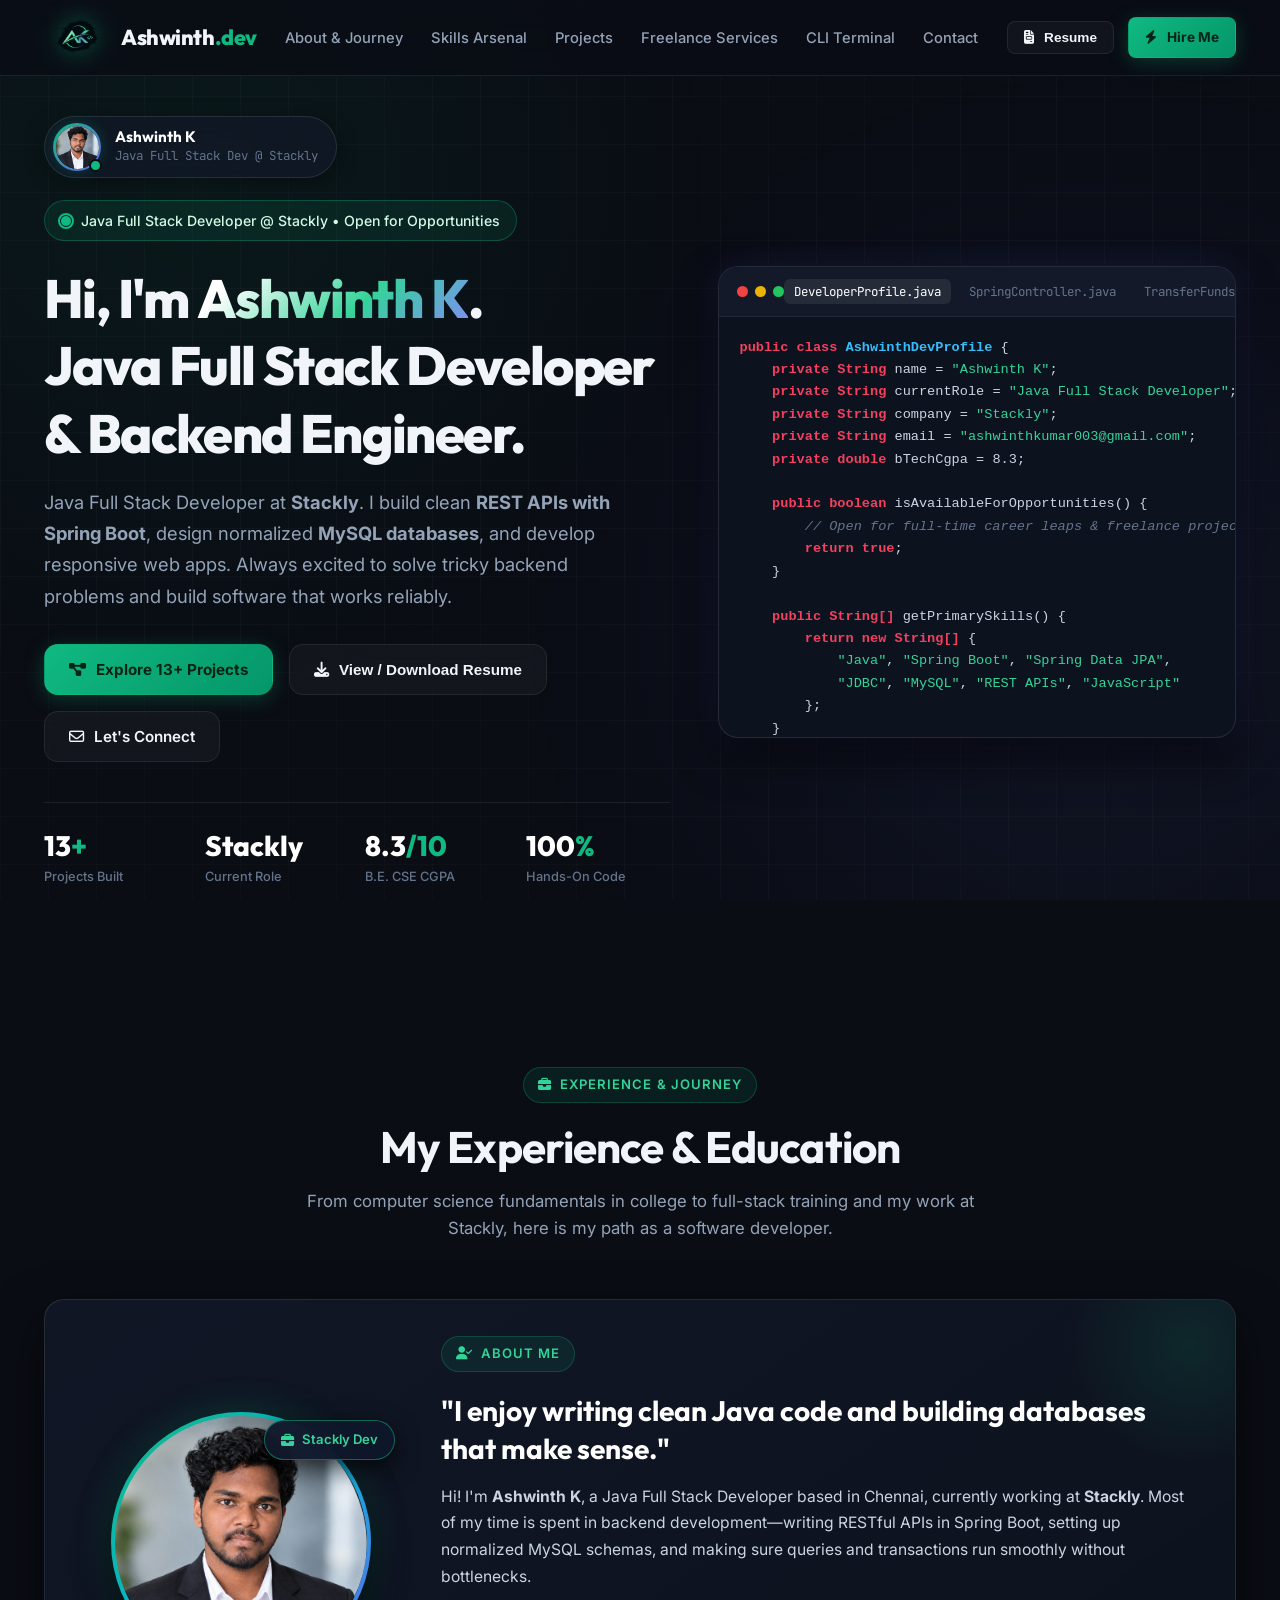
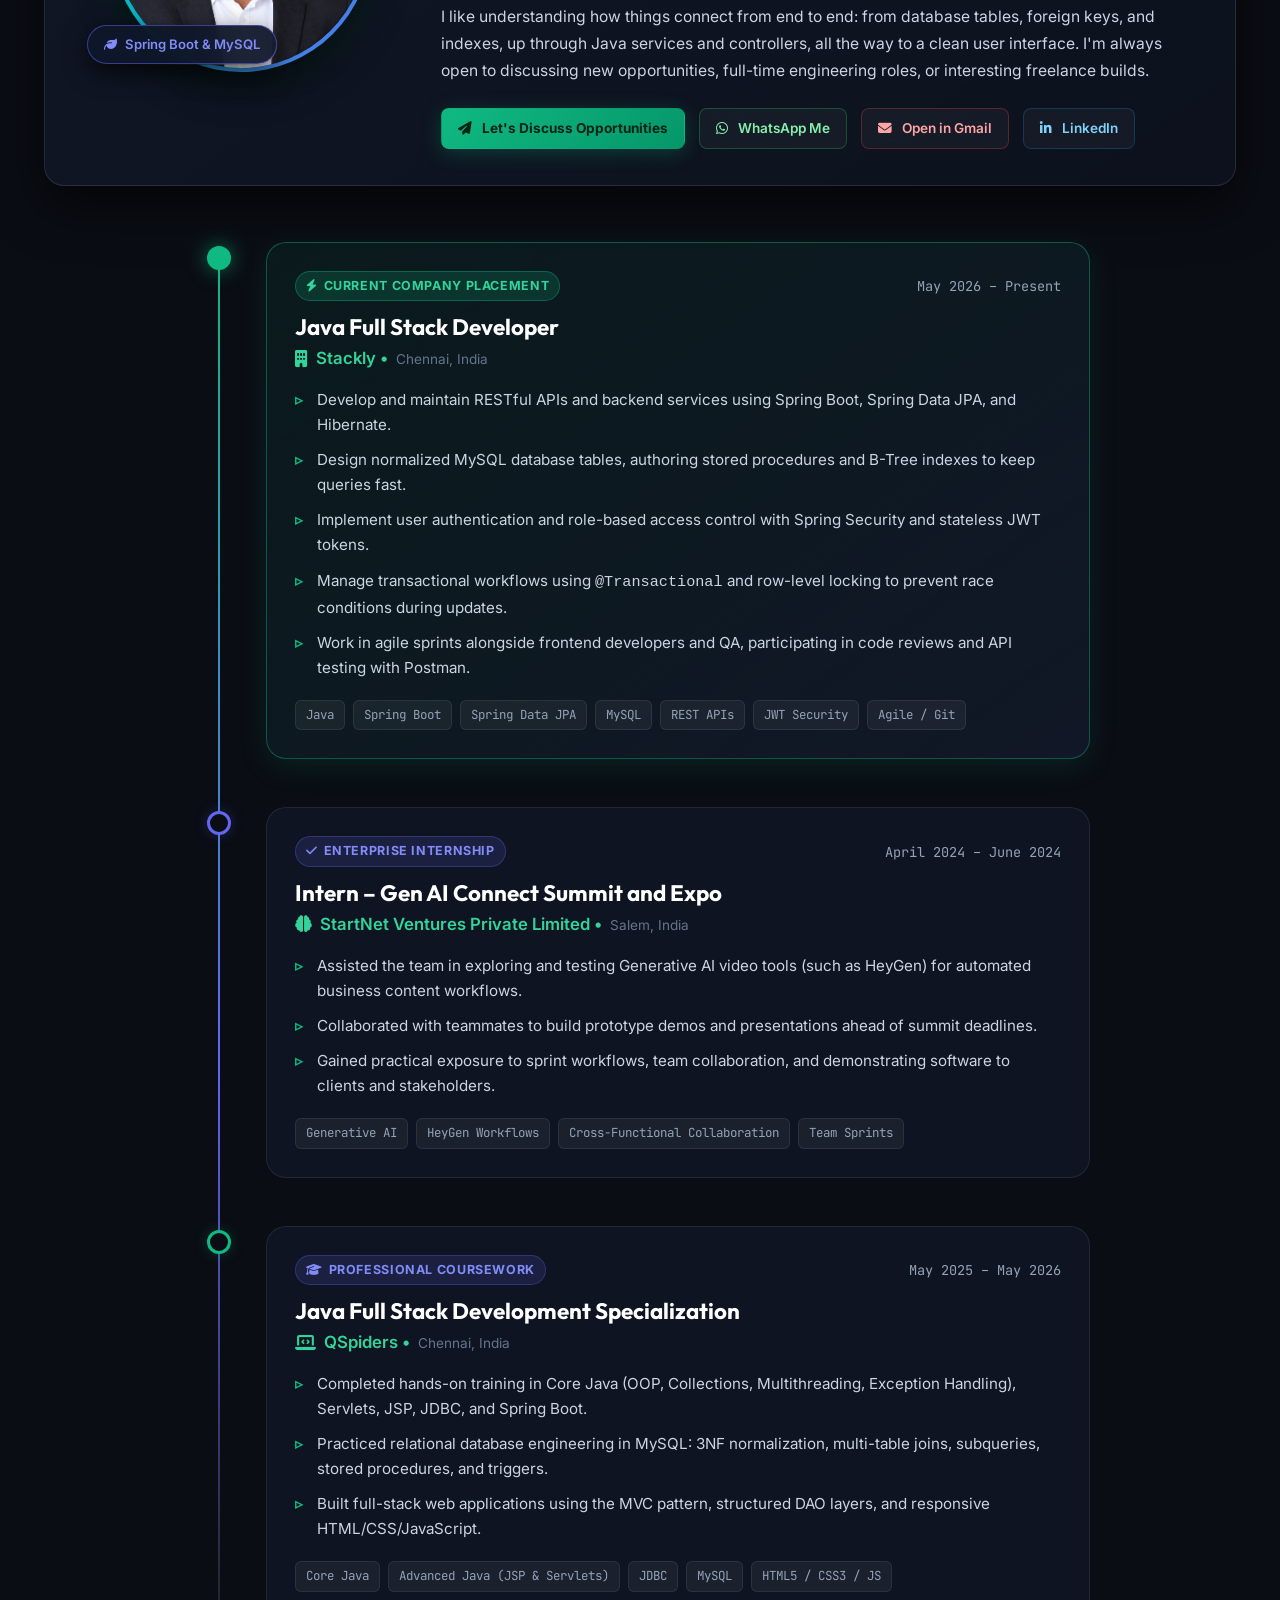
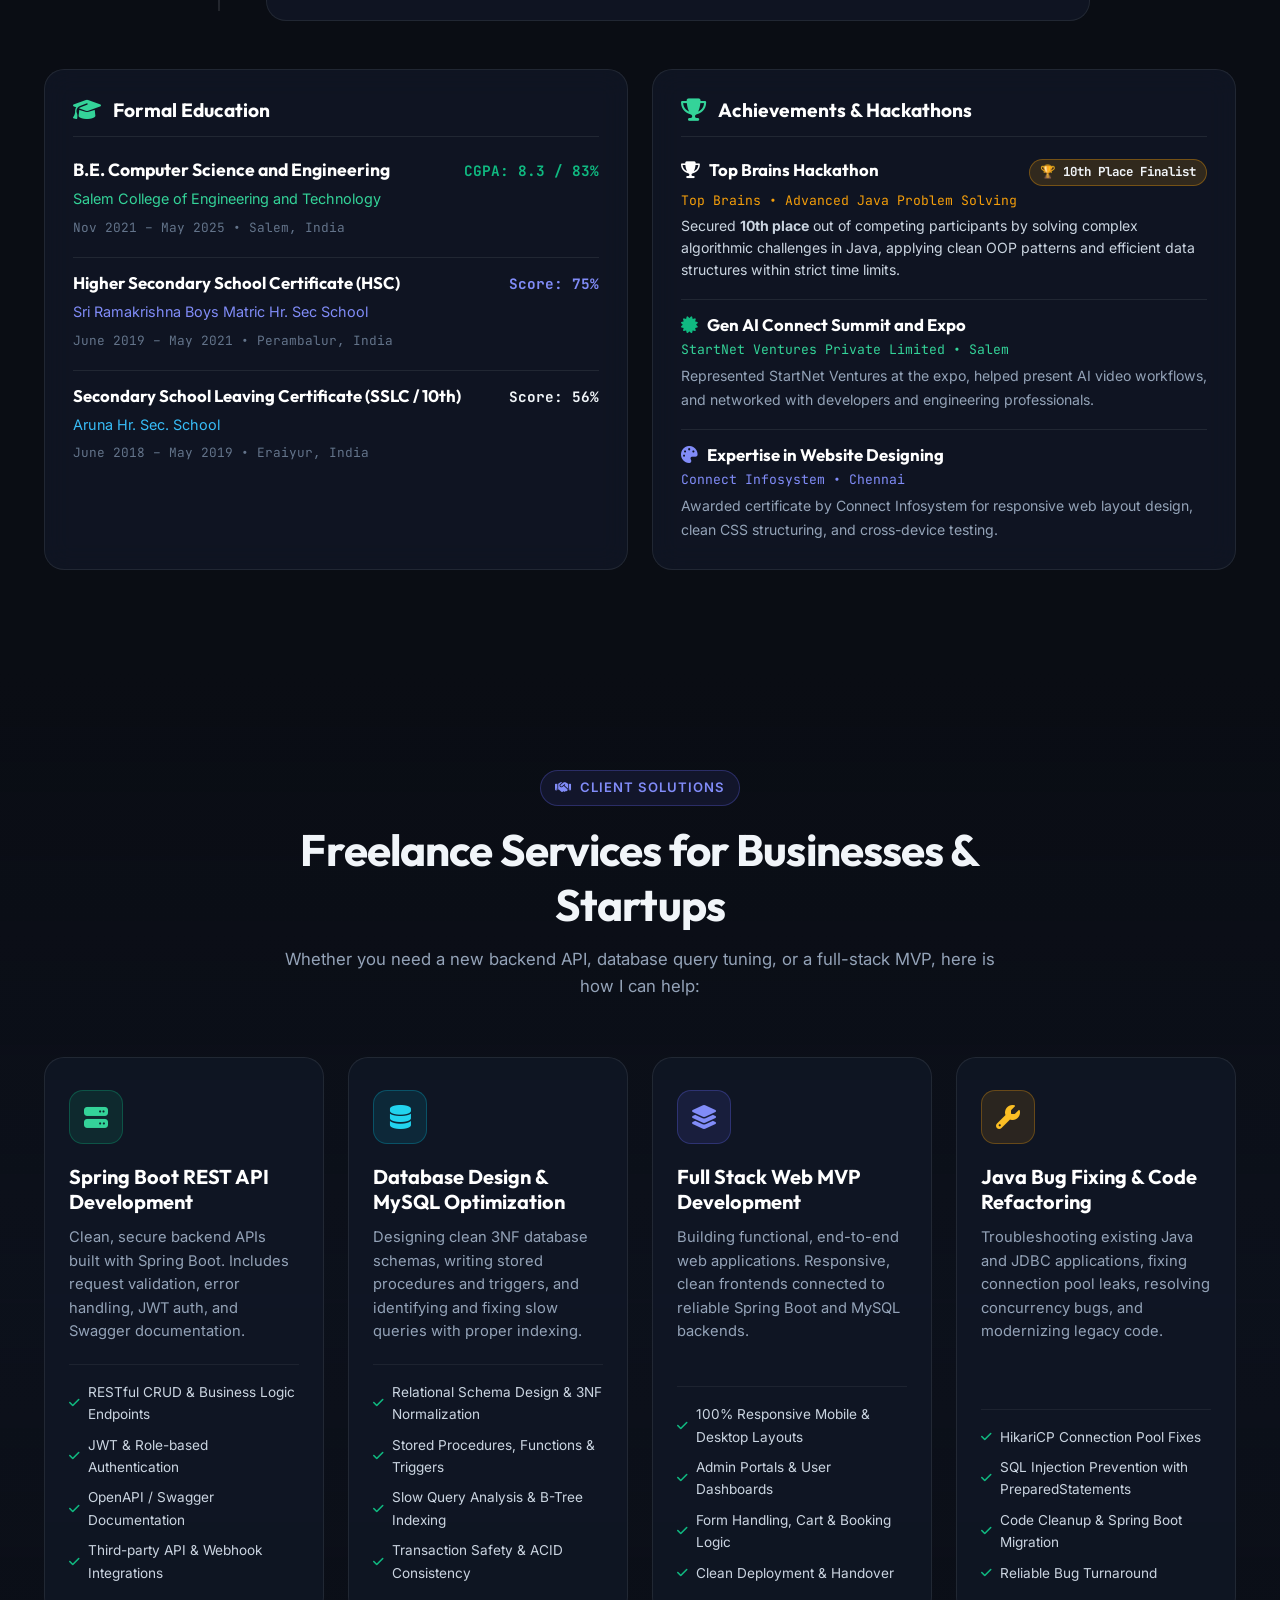
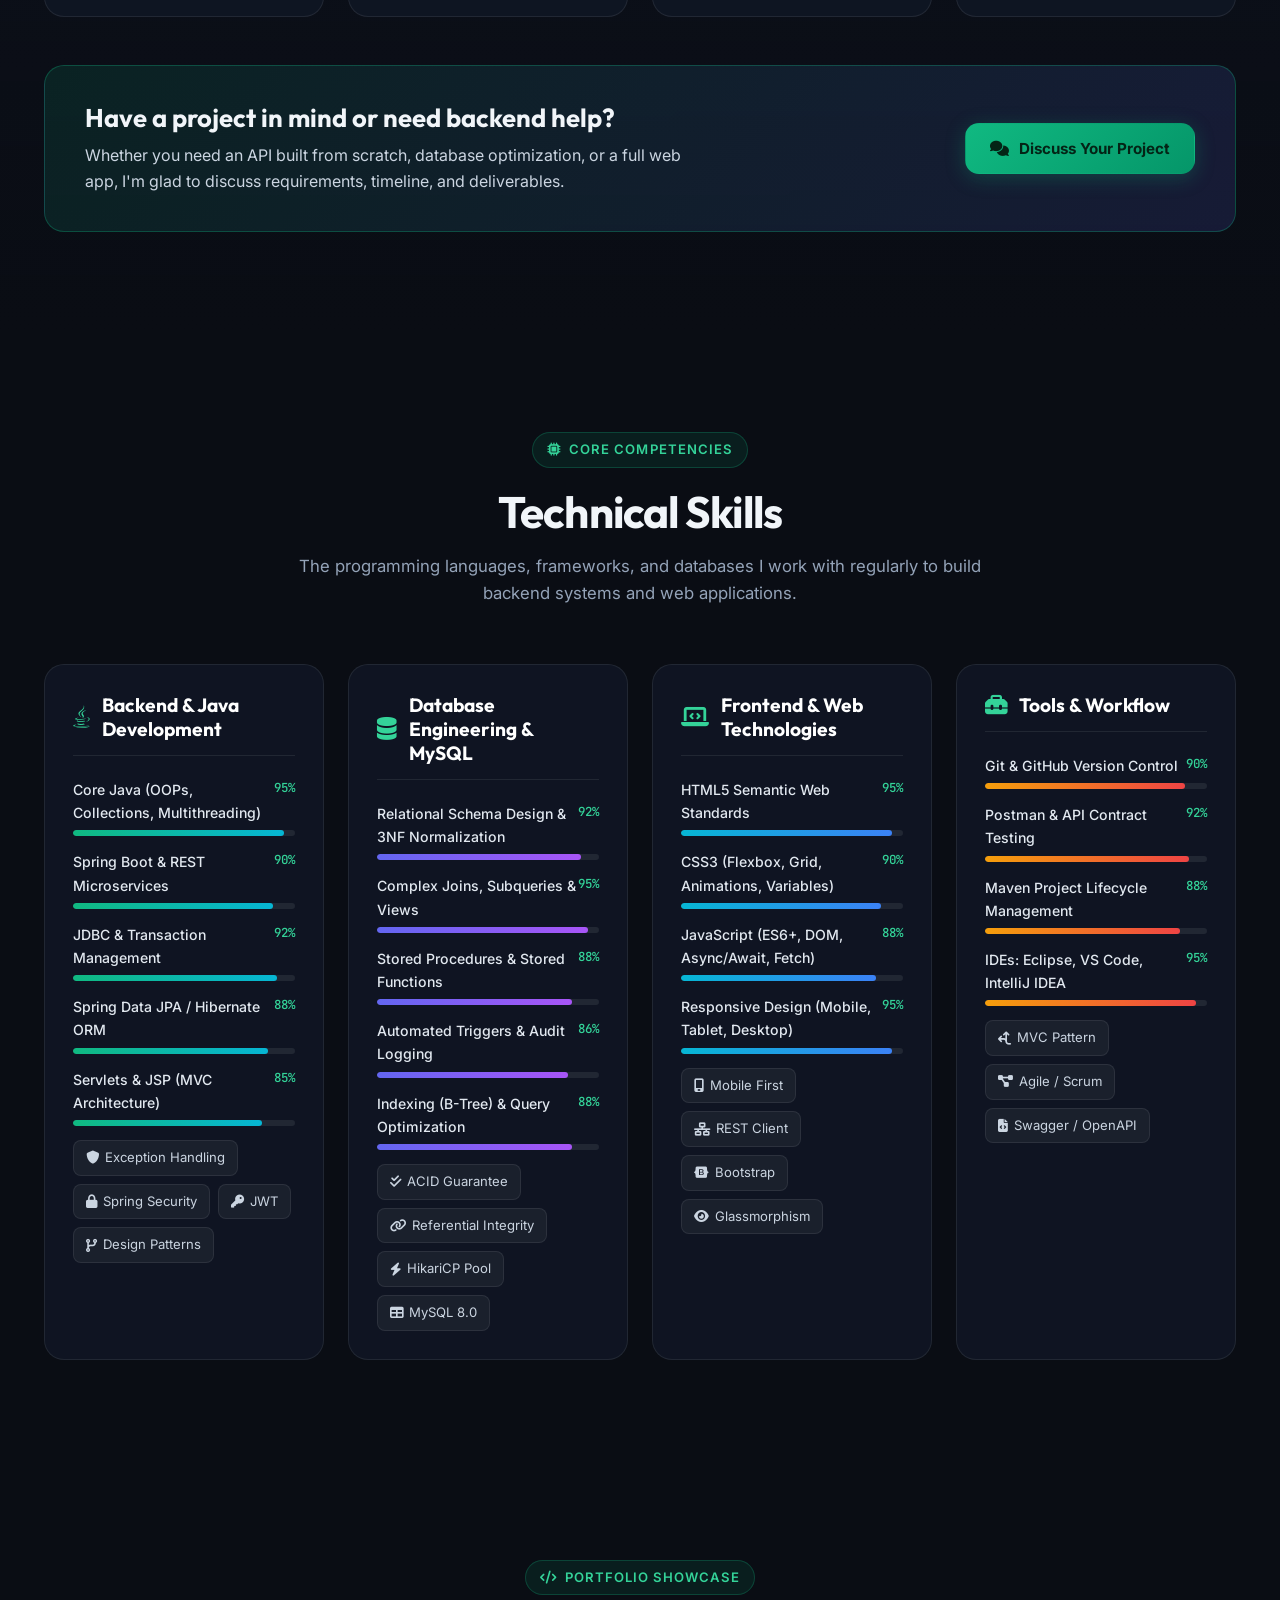
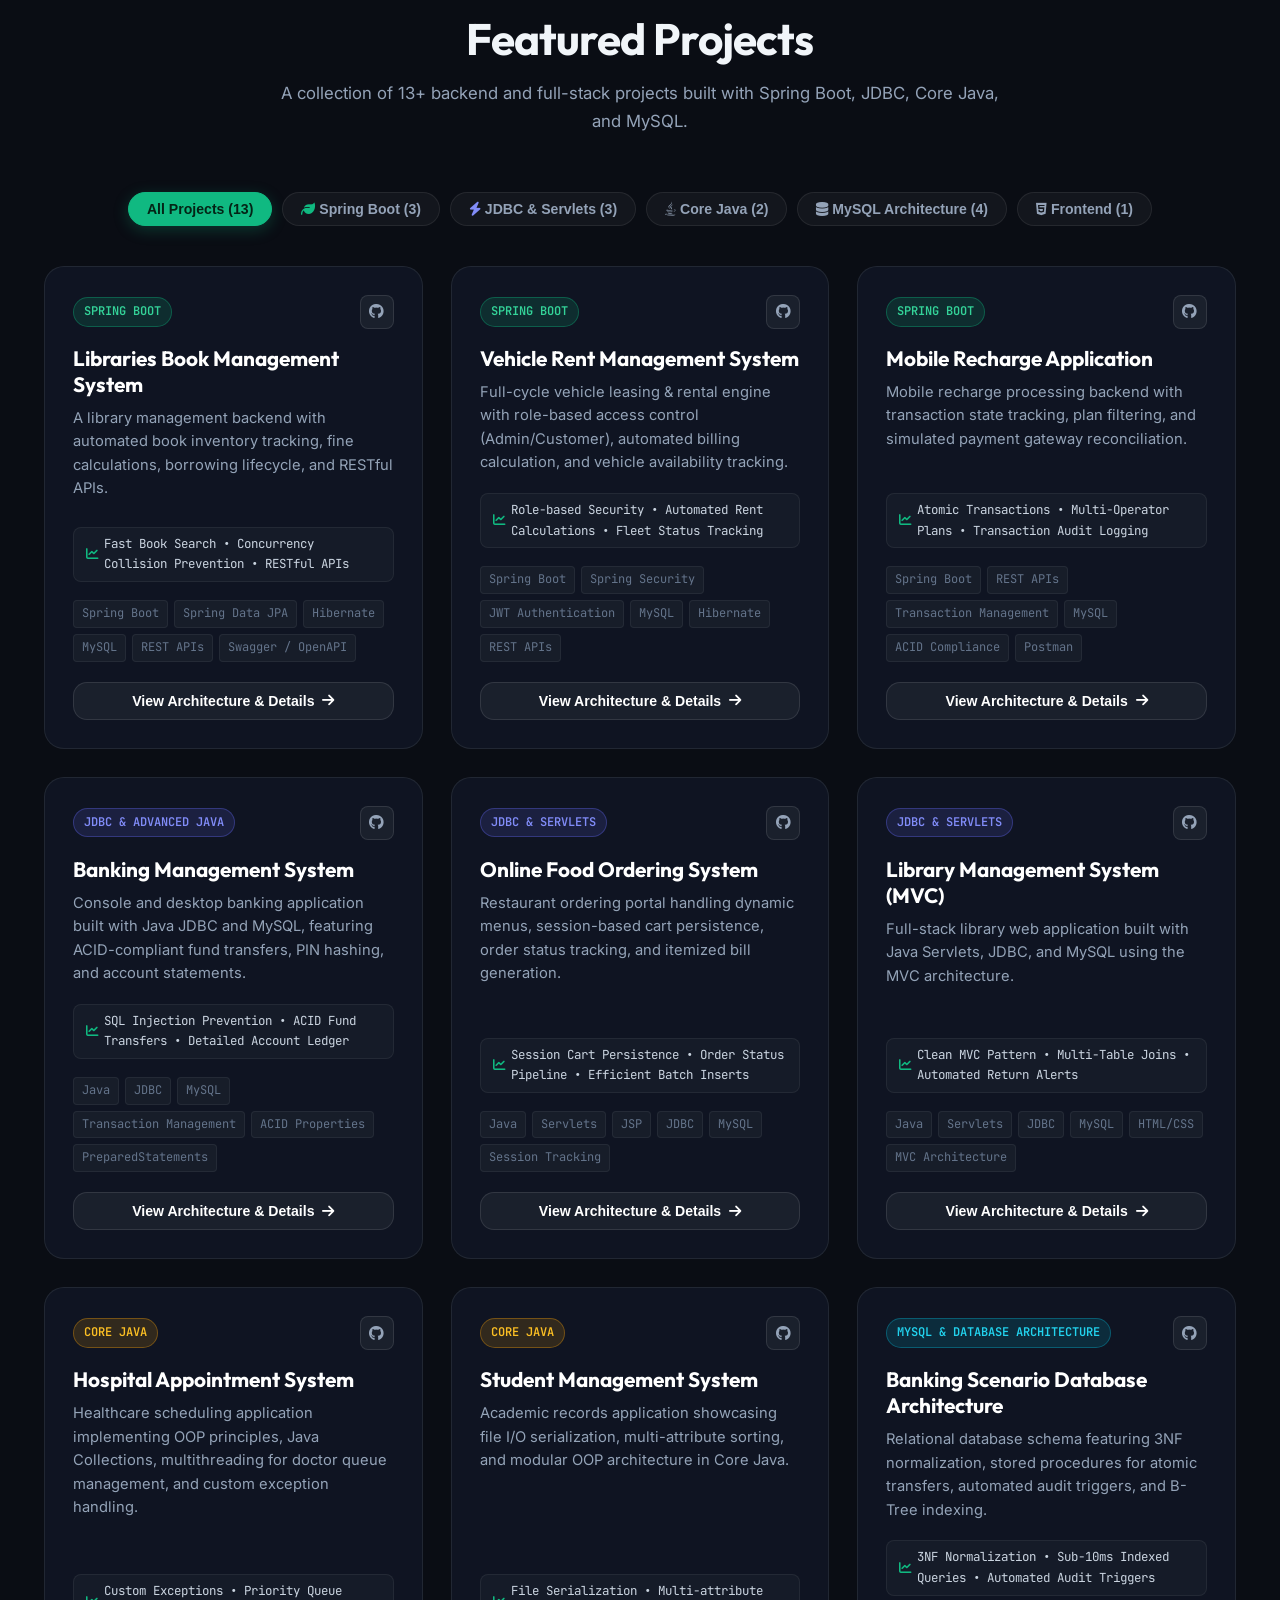
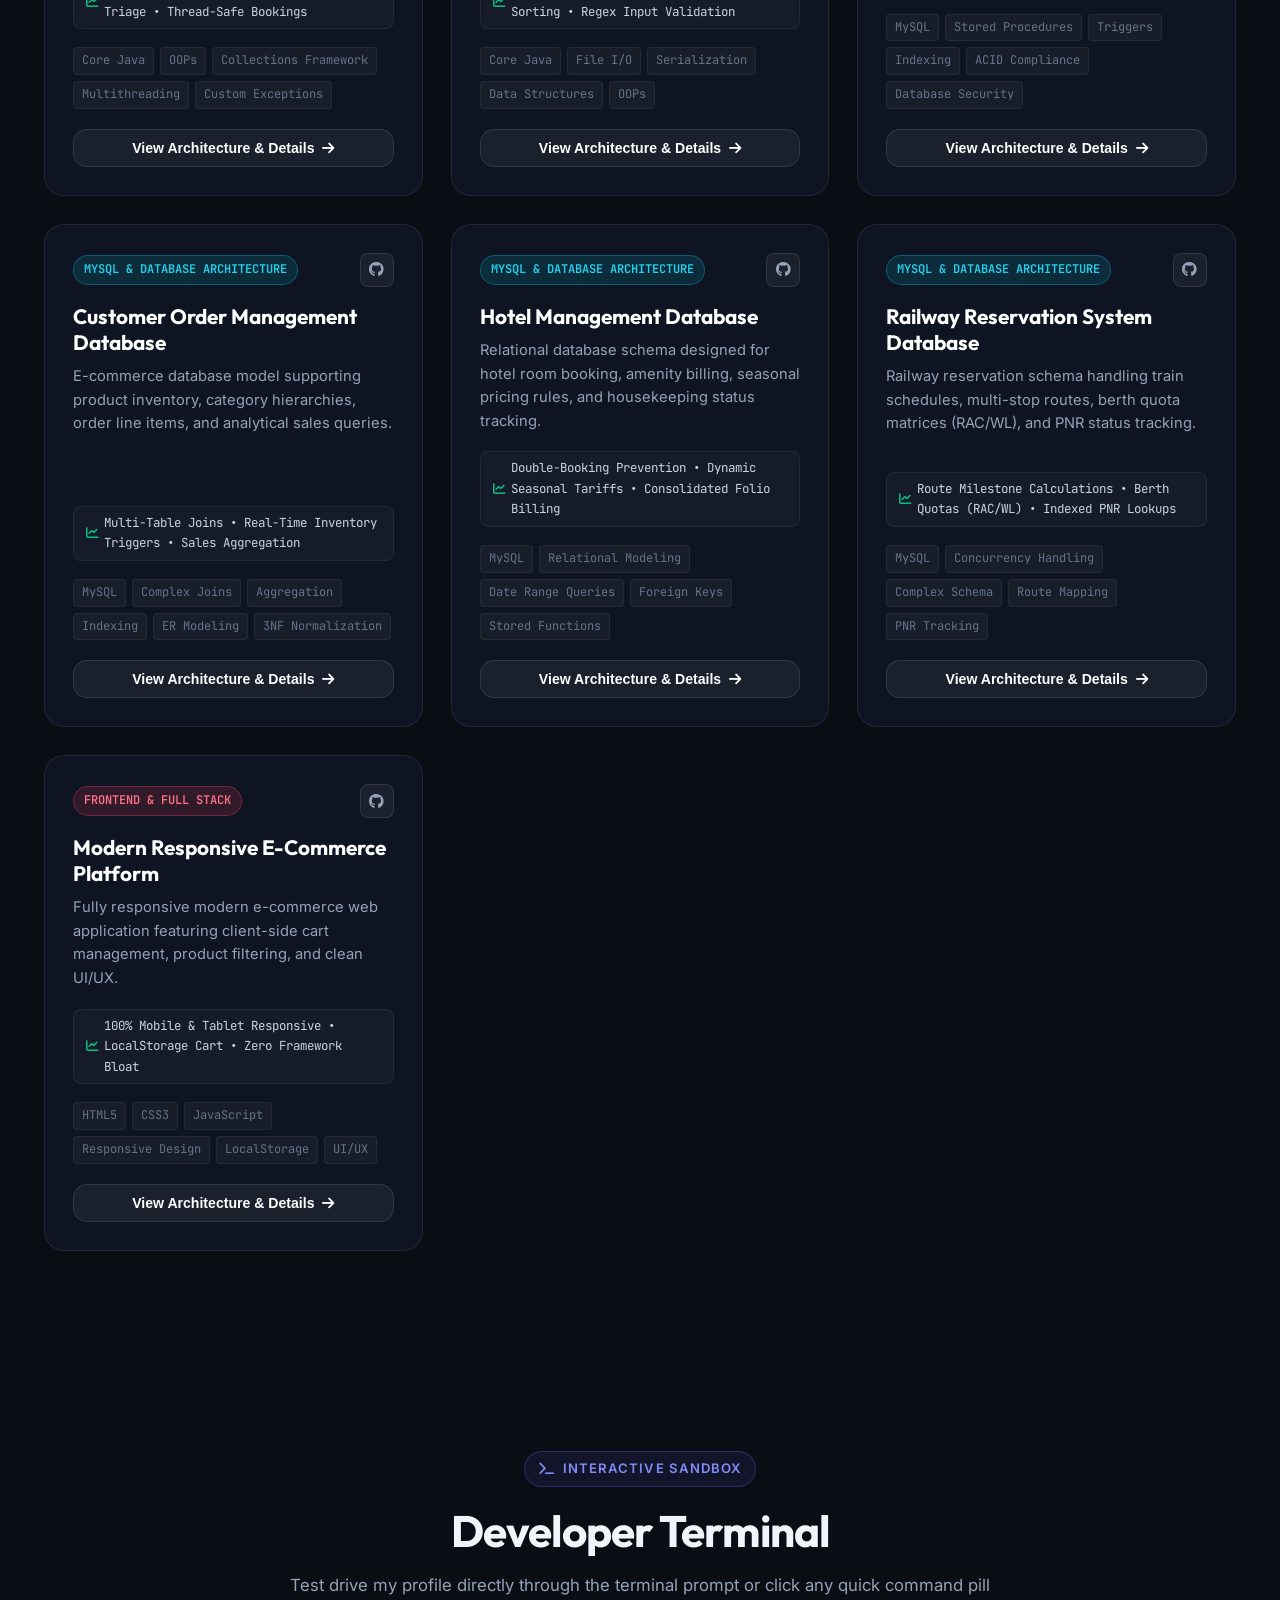
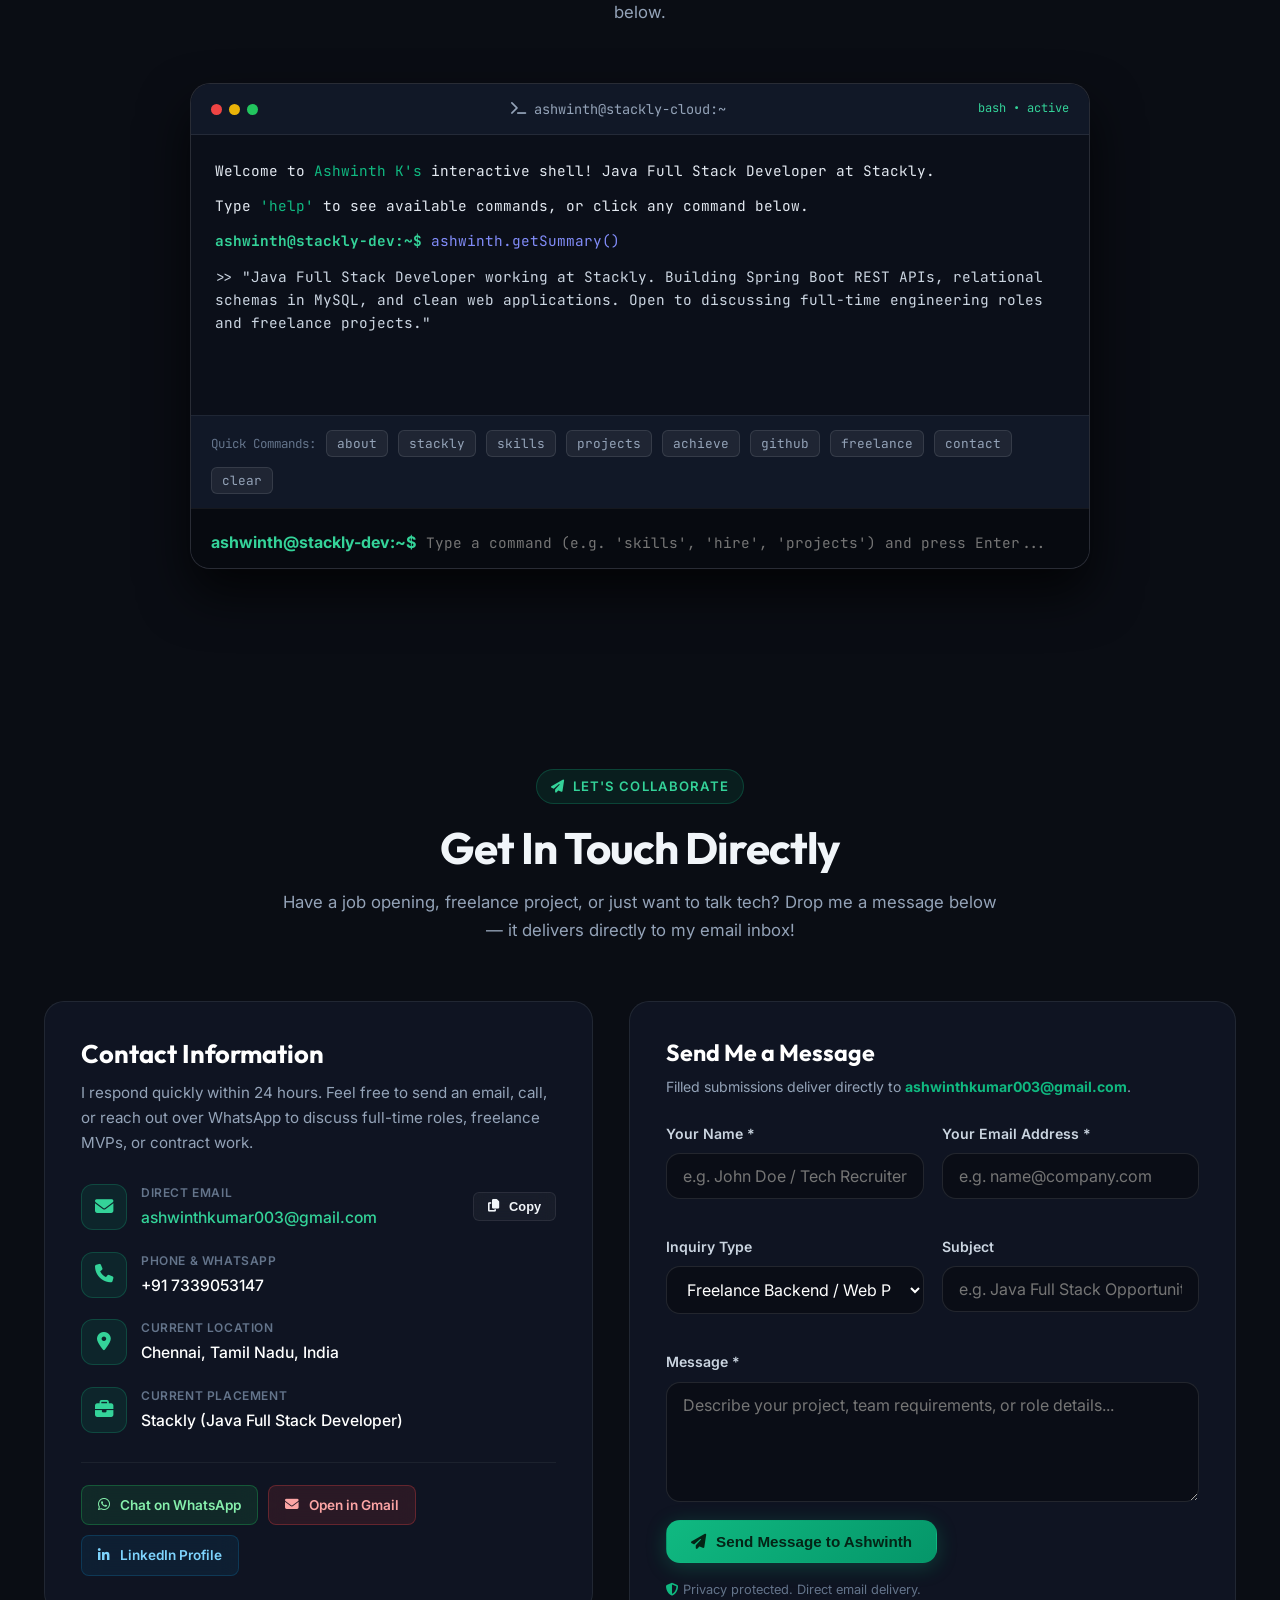
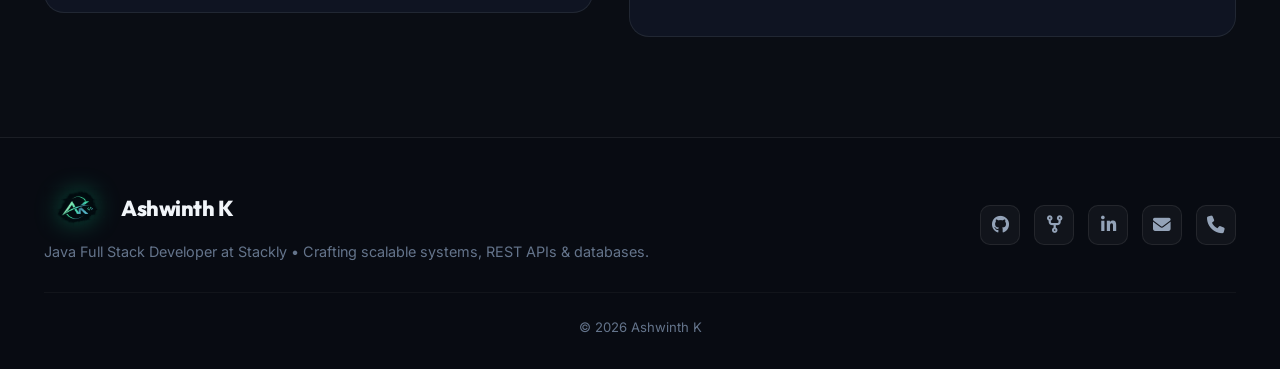
==== commit a6b0cf54: "Update resume" ====
--- a/index.html
+++ b/index.html
@@ -263,7 +263,7 @@
           <div class="timeline-card featured-placement">
             <div class="exp-badge-row">
               <span class="exp-status-tag active"><i class="fa-solid fa-bolt"></i> Current Company Placement</span>
-              <span class="exp-date">May 2025 &ndash; Present (Dec 2025)</span>
+              <span class="exp-date">May 2026 &ndash; Present</span>
             </div>
             <h3 class="exp-role">Java Full Stack Developer</h3>
             <div class="exp-company">
@@ -320,7 +320,7 @@
           <div class="timeline-card">
             <div class="exp-badge-row">
               <span class="exp-status-tag completed"><i class="fa-solid fa-graduation-cap"></i> Professional Coursework</span>
-              <span class="exp-date">May 2025 &ndash; February 2026</span>
+              <span class="exp-date">May 2025 &ndash; May 2026</span>
             </div>
             <h3 class="exp-role">Java Full Stack Development Specialization</h3>
             <div class="exp-company">
@@ -352,7 +352,7 @@
             <i class="fa-solid fa-graduation-cap"></i>
             <h3 class="skill-cat-title">Formal Education</h3>
           </div>
-          <div style="display: flex; flex-direction: column; gap: 20px;">
+          <div style="display: flex; flex-direction: column; gap: 18px;">
             <div>
               <div style="display: flex; justify-content: space-between; align-items: baseline; margin-bottom: 4px;">
                 <h4 style="font-size: 1.1rem; color: #ffffff;">B.E. Computer Science and Engineering</h4>
@@ -362,13 +362,22 @@
               <span style="font-size: 0.8rem; color: var(--text-dim); font-family: var(--font-mono);">Nov 2021 &ndash; May 2025 &bull; Salem, India</span>
             </div>
 
-            <div style="padding-top: 16px; border-top: 1px solid var(--border-subtle);">
+            <div style="padding-top: 14px; border-top: 1px solid var(--border-subtle);">
               <div style="display: flex; justify-content: space-between; align-items: baseline; margin-bottom: 4px;">
                 <h4 style="font-size: 1.05rem; color: #ffffff;">Higher Secondary School Certificate (HSC)</h4>
                 <span class="text-indigo font-mono" style="font-size: 0.9rem; font-weight: 700;">Score: 75%</span>
               </div>
               <p style="color: var(--accent-indigo-light); font-size: 0.9rem; margin-bottom: 2px;">Sri Ramakrishna Boys Matric Hr. Sec School</p>
-              <span style="font-size: 0.8rem; color: var(--text-dim); font-family: var(--font-mono);">June 2019 &ndash; April 2021 &bull; Perambalur, India</span>
+              <span style="font-size: 0.8rem; color: var(--text-dim); font-family: var(--font-mono);">June 2019 &ndash; May 2021 &bull; Perambalur, India</span>
+            </div>
+
+            <div style="padding-top: 14px; border-top: 1px solid var(--border-subtle);">
+              <div style="display: flex; justify-content: space-between; align-items: baseline; margin-bottom: 4px;">
+                <h4 style="font-size: 1.05rem; color: #ffffff;">Secondary School Leaving Certificate (SSLC / 10th)</h4>
+                <span class="text-cyan font-mono" style="font-size: 0.9rem; font-weight: 700;">Score: 56%</span>
+              </div>
+              <p style="color: #38bdf8; font-size: 0.9rem; margin-bottom: 2px;">Aruna Hr. Sec. School</p>
+              <span style="font-size: 0.8rem; color: var(--text-dim); font-family: var(--font-mono);">June 2018 &ndash; May 2019 &bull; Eraiyur, India</span>
             </div>
           </div>
         </div>
@@ -1129,7 +1138,7 @@
             <div class="resume-paper-item">
               <div class="resume-paper-item-header">
                 <span class="resume-paper-role">Java Full Stack Developer &ndash; Stackly</span>
-                <span class="resume-paper-date">May 2025 &ndash; Present (Dec 2025) &bull; Chennai</span>
+                <span class="resume-paper-date">May 2026 &ndash; Present &bull; Chennai</span>
               </div>
               <ul class="resume-paper-bullets">
                 <li>Develop and maintain RESTful APIs and backend services using Spring Boot, Spring Data JPA, and MySQL.</li>
@@ -1178,8 +1187,22 @@
             </div>
             <div class="resume-paper-item">
               <div class="resume-paper-item-header">
+                <span class="resume-paper-role">Higher Secondary School Certificate (HSC) &ndash; 75%</span>
+                <span class="resume-paper-date">May 2021</span>
+              </div>
+              <p class="resume-paper-company">Sri Ramakrishna Boys Matric Hr. Sec School &bull; Perambalur, India</p>
+            </div>
+            <div class="resume-paper-item">
+              <div class="resume-paper-item-header">
+                <span class="resume-paper-role">Secondary School Leaving Certificate (SSLC / 10th) &ndash; 56%</span>
+                <span class="resume-paper-date">May 2019</span>
+              </div>
+              <p class="resume-paper-company">Aruna Hr. Sec. School &bull; Eraiyur, India</p>
+            </div>
+            <div class="resume-paper-item">
+              <div class="resume-paper-item-header">
                 <span class="resume-paper-role">Java Full Stack Development Training</span>
-                <span class="resume-paper-date">May 2025 &ndash; February 2026</span>
+                <span class="resume-paper-date">May 2025 &ndash; May 2026</span>
               </div>
               <p class="resume-paper-company">QSpiders &bull; Chennai, India</p>
             </div>
